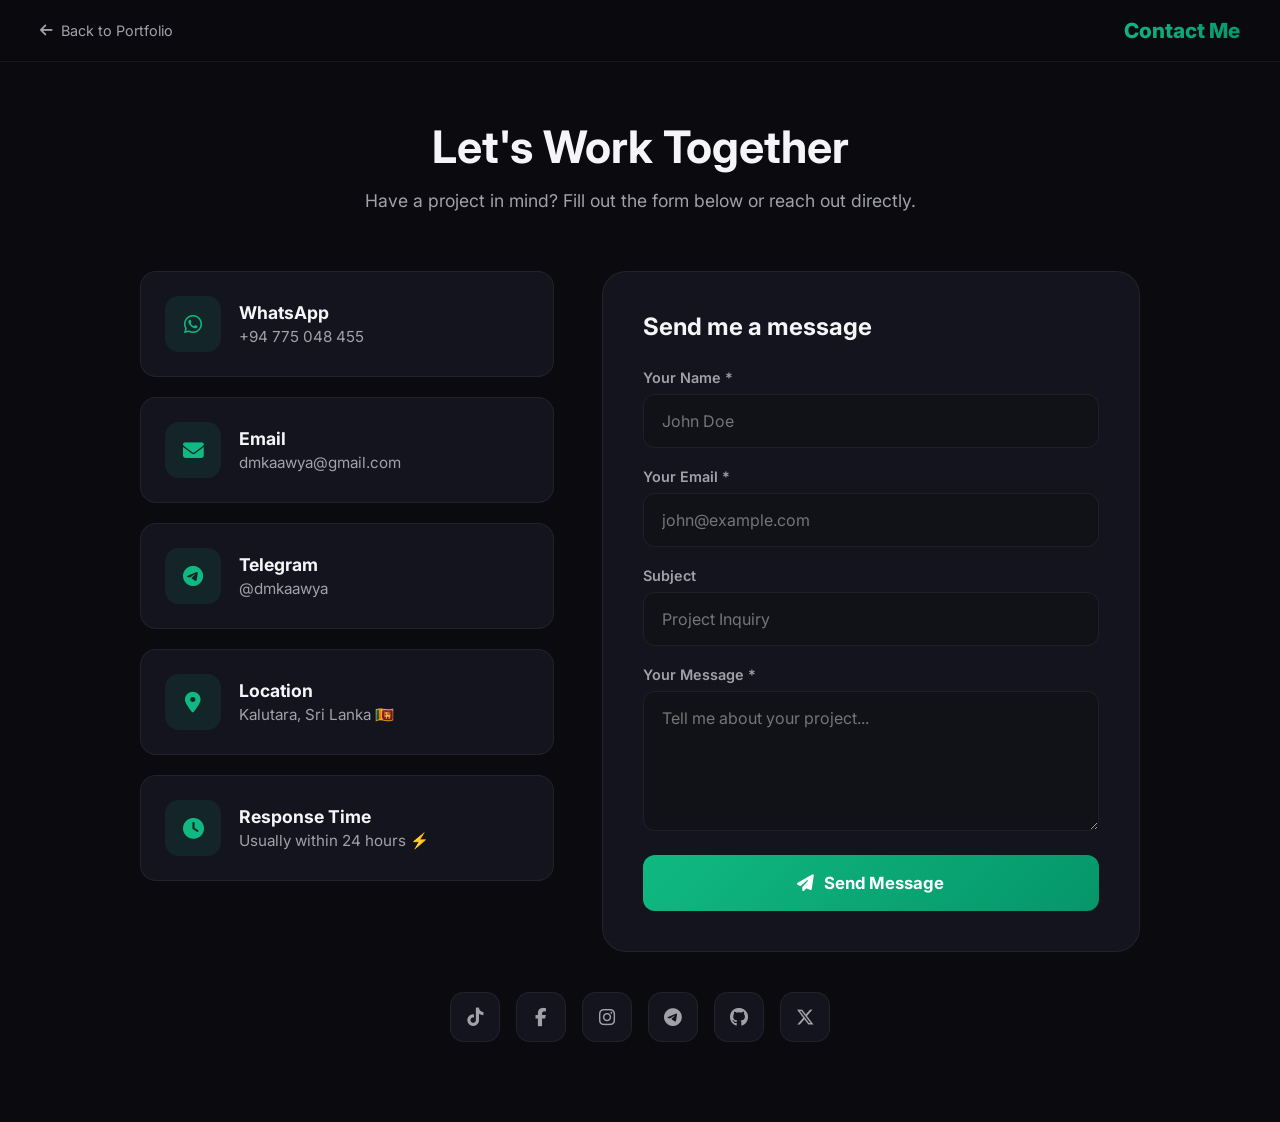
==== contact.html @ d1bfe832 "Create contact.html" ====
<!DOCTYPE html>
<html lang="en">
<head>
    <meta charset="UTF-8">
    <meta name="viewport" content="width=device-width, initial-scale=1.0">
    <title>Contact | Kaawya Chandrasekara</title>
    <link href="https://fonts.googleapis.com/css2?family=Inter:wght@300;400;500;600;700;800&display=swap" rel="stylesheet">
    <link rel="stylesheet" href="https://cdnjs.cloudflare.com/ajax/libs/font-awesome/6.5.0/css/all.min.css">
    <style>
        *{margin:0;padding:0;box-sizing:border-box}
        :root{
            --bg:#0a0a0f;--bg2:#111118;--card:#14141e;
            --text:#f5f5f7;--text2:#a1a1aa;--accent:#10b981;
            --accent2:#3b82f6;--border:rgba(255,255,255,0.06);
        }
        body{font-family:'Inter',sans-serif;background:var(--bg);color:var(--text);min-height:100vh}
        
        .nav{
            position:fixed;top:0;left:0;right:0;z-index:1000;
            padding:18px 40px;display:flex;justify-content:space-between;align-items:center;
            backdrop-filter:blur(20px);background:rgba(10,10,15,0.9);border-bottom:1px solid var(--border);
        }
        .nav-logo{font-size:1.3rem;font-weight:800;background:linear-gradient(135deg,#10b981,#059669);-webkit-background-clip:text;-webkit-text-fill-color:transparent}
        .nav-back{color:var(--text2);text-decoration:none;font-size:.9rem;display:flex;align-items:center;gap:8px;transition:color .3s}
        .nav-back:hover{color:var(--accent)}
        
        .contact-section{padding:120px 40px 80px;min-height:100vh;display:flex;align-items:center}
        .contact-container{max-width:1000px;margin:0 auto;width:100%}
        
        .contact-header{text-align:center;margin-bottom:60px}
        .contact-title{font-size:2.8rem;font-weight:700;margin-bottom:16px}
        .contact-sub{color:var(--text2);font-size:1.1rem}
        
        .contact-grid{display:grid;grid-template-columns:1fr 1.3fr;gap:48px;align-items:start}
        
        .contact-info{display:flex;flex-direction:column;gap:20px}
        
        .info-card{
            display:flex;align-items:center;gap:18px;
            padding:24px;background:var(--card);border:1px solid var(--border);
            border-radius:16px;transition:all .3s;text-decoration:none;color:inherit;
        }
        .info-card:hover{border-color:var(--accent);transform:translateX(8px)}
        
        .info-icon{
            width:56px;height:56px;border-radius:14px;
            background:rgba(16,185,129,0.1);display:flex;align-items:center;justify-content:center;
            color:var(--accent);font-size:1.3rem;flex-shrink:0
        }
        .info-details h3{font-size:1.1rem;margin-bottom:4px}
        .info-details p{color:var(--text2);font-size:.95rem}
        
        .contact-form-wrap{
            background:var(--card);border:1px solid var(--border);
            border-radius:24px;padding:40px;
        }
        .form-title{font-size:1.5rem;font-weight:700;margin-bottom:28px}
        
        .form-group{margin-bottom:20px}
        .form-group label{display:block;font-size:.9rem;font-weight:600;color:var(--text2);margin-bottom:8px}
        .form-input,.form-textarea{
            width:100%;padding:16px 18px;background:var(--bg2);
            border:1px solid var(--border);border-radius:12px;
            color:var(--text);font-size:1rem;font-family:inherit;
            transition:all .3s;
        }
        .form-input:focus,.form-textarea:focus{
            outline:none;border-color:var(--accent);
            box-shadow:0 0 0 3px rgba(16,185,129,0.1)
        }
        .form-textarea{min-height:140px;resize:vertical}
        
        .submit-btn{
            width:100%;padding:18px;background:linear-gradient(135deg,#10b981,#059669);
            border:none;border-radius:12px;color:white;font-size:1.05rem;
            font-weight:700;cursor:pointer;display:flex;align-items:center;
            justify-content:center;gap:10px;transition:all .3s;font-family:inherit;
        }
        .submit-btn:hover{transform:translateY(-3px);box-shadow:0 12px 35px rgba(16,185,129,0.4)}
        
        .map-section{margin-top:60px;text-align:center}
        .map-title{font-size:1.5rem;margin-bottom:20px}
        .map-embed{
            width:100%;height:400px;border-radius:20px;border:1px solid var(--border);
            background:var(--bg2);
        }
        
        .social-row{
            display:flex;justify-content:center;gap:16px;margin-top:40px;
        }
        .social-btn{
            width:50px;height:50px;border-radius:14px;
            background:var(--card);border:1px solid var(--border);
            display:flex;align-items:center;justify-content:center;
            color:var(--text2);text-decoration:none;font-size:1.15rem;
            transition:all .3s
        }
        .social-btn:hover{background:var(--accent);border-color:var(--accent);color:white;transform:translateY(-4px)}
        
        .success-msg{
            display:none;padding:20px;background:rgba(16,185,129,0.1);
            border:1px solid var(--accent);border-radius:12px;text-align:center;
            color:var(--accent);font-weight:600;margin-top:20px;
        }
        
        @media(max-width:768px){
            .nav{padding:14px 20px}
            .contact-section{padding:100px 20px 60px}
            .contact-grid{grid-template-columns:1fr}
            .map-embed{height:300px}
        }
    </style>
</head>
<body>

<nav class="nav">
    <a href="index.html" class="nav-back">
        <i class="fa-solid fa-arrow-left"></i> Back to Portfolio
    </a>
    <div class="nav-logo">Contact Me</div>
</nav>

<section class="contact-section">
    <div class="contact-container">
        <div class="contact-header">
            <h1 class="contact-title">Let's Work Together</h1>
            <p class="contact-sub">Have a project in mind? Fill out the form below or reach out directly.</p>
        </div>
        
        <div class="contact-grid">
            <div class="contact-info">
                <a href="https://wa.me/94775048455" target="_blank" class="info-card">
                    <div class="info-icon"><i class="fa-brands fa-whatsapp"></i></div>
                    <div class="info-details">
                        <h3>WhatsApp</h3>
                        <p>+94 775 048 455</p>
                    </div>
                </a>
                
                <a href="mailto:dmkaawya@gmail.com" class="info-card">
                    <div class="info-icon"><i class="fa-solid fa-envelope"></i></div>
                    <div class="info-details">
                        <h3>Email</h3>
                        <p>dmkaawya@gmail.com</p>
                    </div>
                </a>
                
                <a href="https://t.me/dmkaawya" target="_blank" class="info-card">
                    <div class="info-icon"><i class="fa-brands fa-telegram"></i></div>
                    <div class="info-details">
                        <h3>Telegram</h3>
                        <p>@dmkaawya</p>
                    </div>
                </a>
                
                <div class="info-card">
                    <div class="info-icon"><i class="fa-solid fa-location-dot"></i></div>
                    <div class="info-details">
                        <h3>Location</h3>
                        <p>Kalutara, Sri Lanka 🇱🇰</p>
                    </div>
                </div>
                
                <div class="info-card">
                    <div class="info-icon"><i class="fa-solid fa-clock"></i></div>
                    <div class="info-details">
                        <h3>Response Time</h3>
                        <p>Usually within 24 hours ⚡</p>
                    </div>
                </div>
            </div>
            
            <div class="contact-form-wrap">
                <h2 class="form-title">Send me a message</h2>
                <form id="contactForm">
                    <div class="form-group">
                        <label>Your Name *</label>
                        <input type="text" class="form-input" placeholder="John Doe" required>
                    </div>
                    
                    <div class="form-group">
                        <label>Your Email *</label>
                        <input type="email" class="form-input" placeholder="john@example.com" required>
                    </div>
                    
                    <div class="form-group">
                        <label>Subject</label>
                        <input type="text" class="form-input" placeholder="Project Inquiry">
                    </div>
                    
                    <div class="form-group">
                        <label>Your Message *</label>
                        <textarea class="form-textarea" placeholder="Tell me about your project..." required></textarea>
                    </div>
                    
                    <button type="submit" class="submit-btn">
                        <i class="fa-solid fa-paper-plane"></i> Send Message
                    </button>
                    
                    <div class="success-msg" id="successMsg">
                        <i class="fa-solid fa-circle-check"></i> Message sent successfully! I'll get back to you soon.
                    </div>
                </form>
            </div>
        </div>
        
        <div class="social-row">
            <a href="https://tiktok.com/@dmkaawya" target="_blank" class="social-btn"><i class="fa-brands fa-tiktok"></i></a>
            <a href="https://facebook.com/dmkaawya" target="_blank" class="social-btn"><i class="fa-brands fa-facebook-f"></i></a>
            <a href="https://instagram.com/dmkaawya" target="_blank" class="social-btn"><i class="fa-brands fa-instagram"></i></a>
            <a href="https://t.me/dmkaawya" target="_blank" class="social-btn"><i class="fa-brands fa-telegram"></i></a>
            <a href="#" target="_blank" class="social-btn"><i class="fa-brands fa-github"></i></a>
            <a href="#" target="_blank" class="social-btn"><i class="fa-brands fa-x-twitter"></i></a>
        </div>
    </div>
</section>

<script>
// Contact form submission
document.getElementById('contactForm').addEventListener('submit', function(e) {
    e.preventDefault();
    
    const inputs = this.querySelectorAll('input, textarea');
    const name = inputs[0].value;
    const email = inputs[1].value;
    const subject = inputs[2].value || 'General Inquiry';
    const message = inputs[3].value;
    
    // Create WhatsApp message
    const text = `*New Contact Form Submission*\n\n*Name:* ${name}\n*Email:* ${email}\n*Subject:* ${subject}\n\n*Message:*\n${message}`;
    
    // Open WhatsApp
    window.open(`https://wa.me/94775048455?text=${encodeURIComponent(text)}`, '_blank');
    
    // Show success message
    document.getElementById('successMsg').style.display = 'block';
    this.reset();
    
    setTimeout(() => {
        document.getElementById('successMsg').style.display = 'none';
    }, 5000);
});
</script>

</body>
</html>
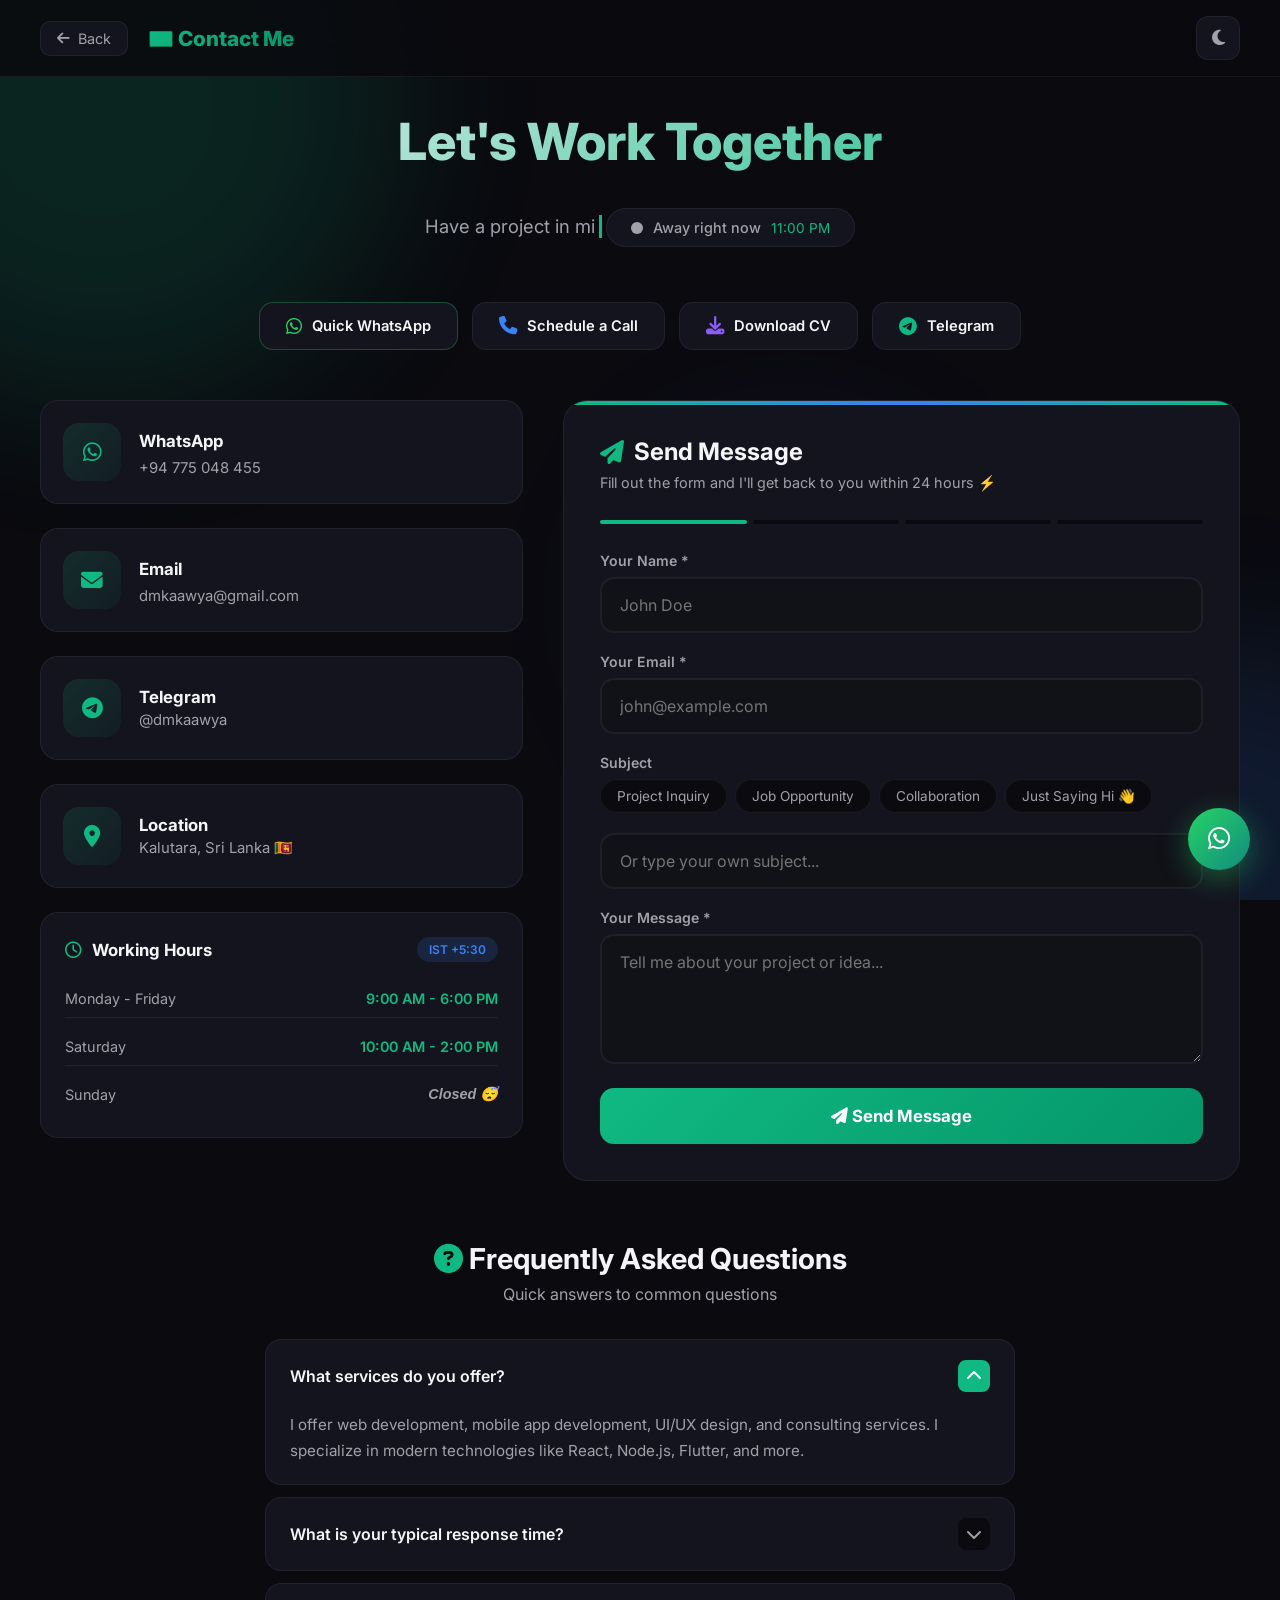
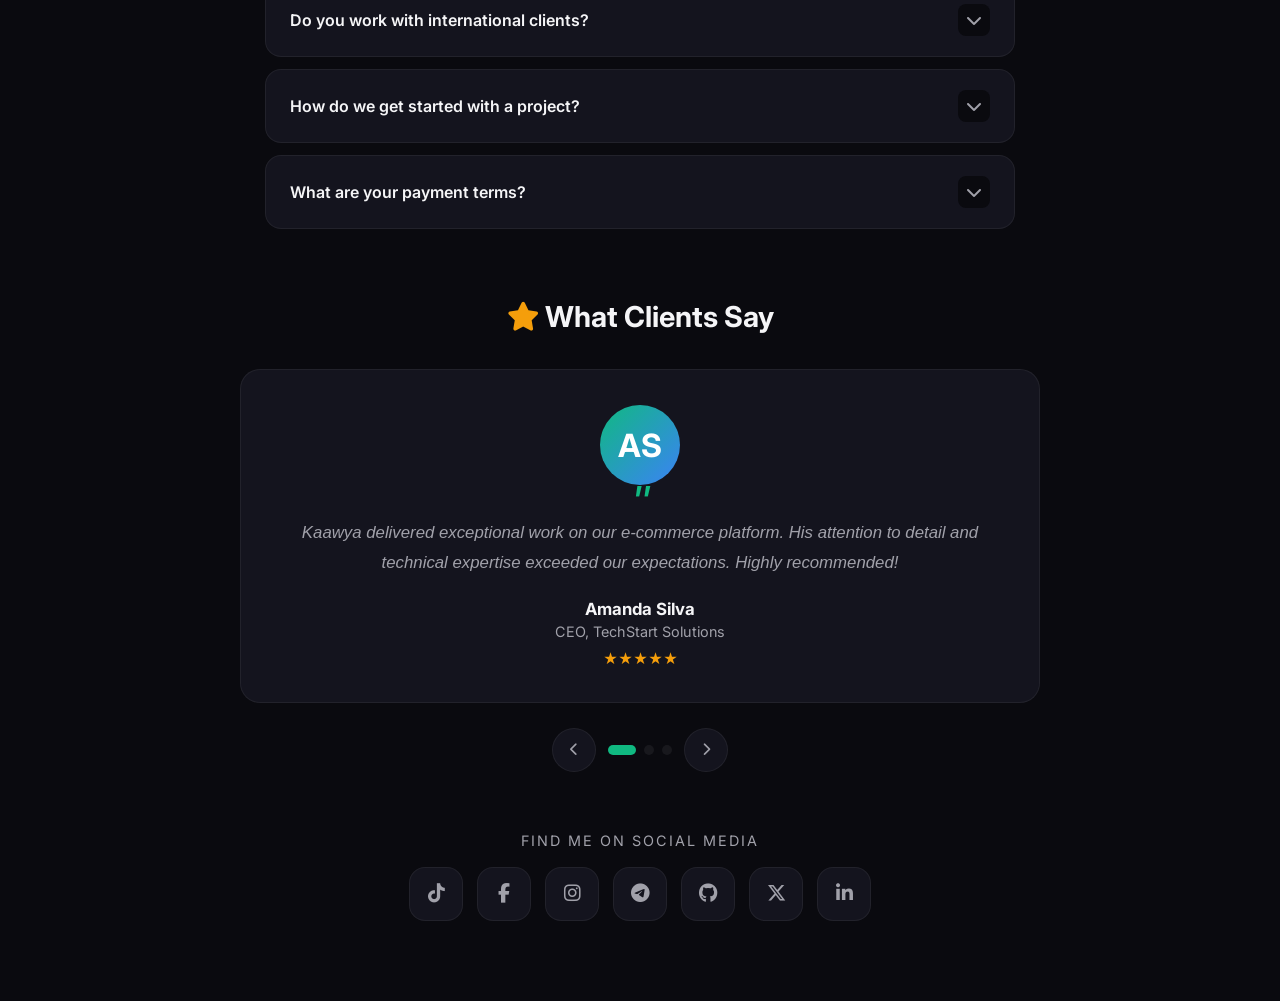
==== commit 31f82e12: "Update contact.html" ====
--- a/contact.html
+++ b/contact.html
@@ -8,131 +8,499 @@
     <link rel="stylesheet" href="https://cdnjs.cloudflare.com/ajax/libs/font-awesome/6.5.0/css/all.min.css">
     <style>
         *{margin:0;padding:0;box-sizing:border-box}
+        
         :root{
             --bg:#0a0a0f;--bg2:#111118;--card:#14141e;
             --text:#f5f5f7;--text2:#a1a1aa;--accent:#10b981;
             --accent2:#3b82f6;--border:rgba(255,255,255,0.06);
-        }
-        body{font-family:'Inter',sans-serif;background:var(--bg);color:var(--text);min-height:100vh}
-        
+            --success:#22c55e;--warning:#f59e0b;
+            --gradient:linear-gradient(135deg,#10b981,#059669);
+        }
+        
+        [data-theme="light"]{
+            --bg:#f8fafc;--bg2:#e2e8f0;--card:#ffffff;
+            --text:#1e293b;--text2:#64748b;--border:rgba(0,0,0,0.08);
+        }
+        
+        body{font-family:'Inter',sans-serif;background:var(--bg);color:var(--text);min-height:100vh;transition:all .4s ease}
+        
+        /* ===== ANIMATED BACKGROUND ===== */
+        .bg-animation{
+            position:fixed;top:0;left:0;width:100%;height:100%;
+            z-index:-1;overflow:hidden;
+        }
+        .bg-orb{
+            position:absolute;border-radius:50%;filter:blur(80px);opacity:.15;
+            animation:float 20s infinite ease-in-out;
+        }
+        .bg-orb:nth-child(1){width:600px;height:600px;background:var(--accent);top:-200px;left:-200px;animation-delay:0s}
+        .bg-orb:nth-child(2){width:400px;height:400px;background:var(--accent2);bottom:-150px;right:-150px;animation-delay:-7s}
+        .bg-orb:nth-child(3){width:300px;height:300px;background:#8b5cf6;top:50%;left:50%;animation-delay:-14s}
+        @keyframes float{0%,100%{transform:translate(0,0) scale(1)}33%{transform:translate(30px,-30px) scale(1.05)}66%{transform:translate(-20px,20px) scale(.95)}}
+        
+        /* ===== NAVIGATION ===== */
         .nav{
             position:fixed;top:0;left:0;right:0;z-index:1000;
-            padding:18px 40px;display:flex;justify-content:space-between;align-items:center;
-            backdrop-filter:blur(20px);background:rgba(10,10,15,0.9);border-bottom:1px solid var(--border);
-        }
-        .nav-logo{font-size:1.3rem;font-weight:800;background:linear-gradient(135deg,#10b981,#059669);-webkit-background-clip:text;-webkit-text-fill-color:transparent}
-        .nav-back{color:var(--text2);text-decoration:none;font-size:.9rem;display:flex;align-items:center;gap:8px;transition:color .3s}
-        .nav-back:hover{color:var(--accent)}
-        
-        .contact-section{padding:120px 40px 80px;min-height:100vh;display:flex;align-items:center}
-        .contact-container{max-width:1000px;margin:0 auto;width:100%}
-        
-        .contact-header{text-align:center;margin-bottom:60px}
-        .contact-title{font-size:2.8rem;font-weight:700;margin-bottom:16px}
-        .contact-sub{color:var(--text2);font-size:1.1rem}
-        
-        .contact-grid{display:grid;grid-template-columns:1fr 1.3fr;gap:48px;align-items:start}
-        
-        .contact-info{display:flex;flex-direction:column;gap:20px}
-        
+            padding:16px 40px;display:flex;justify-content:space-between;align-items:center;
+            backdrop-filter:blur(20px);background:rgba(10,10,15,0.85);
+            border-bottom:1px solid var(--border);transition:all .3s;
+        }
+        [data-theme="light"] .nav{background:rgba(248,250,252,0.9)}
+        
+        .nav-left{display:flex;align-items:center;gap:20px}
+        .nav-back{
+            color:var(--text2);text-decoration:none;font-size:.9rem;
+            display:flex;align-items:center;gap:8px;transition:all .3s;
+            padding:8px 16px;border-radius:10px;background:var(--card);border:1px solid var(--border);
+        }
+        .nav-back:hover{color:var(--accent);transform:translateX(-3px)}
+        
+        .nav-logo{font-size:1.3rem;font-weight:800;background:var(--gradient);-webkit-background-clip:text;-webkit-text-fill-color:transparent}
+        
+        .nav-actions{display:flex;align-items:center;gap:12px}
+        
+        /* Theme Toggle */
+        .theme-toggle{
+            width:44px;height:44px;border-radius:12px;background:var(--card);
+            border:1px solid var(--border);color:var(--text2);cursor:pointer;
+            transition:all .3s;display:flex;align-items:center;justify-content:center;font-size:1.1rem;
+        }
+        .theme-toggle:hover{background:var(--warning);color:white;border-color:var(--warning)}
+        
+        /* ===== MAIN SECTION ===== */
+        .contact-section{padding:110px 40px 80px;min-height:100vh}
+        .contact-container{max-width:1200px;margin:0 auto;width:100%}
+        
+        /* Header with Typing Animation */
+        .contact-header{text-align:center;margin-bottom:55px}
+        .contact-title{
+            font-size:3.2rem;font-weight:800;margin-bottom:16px;
+            background:linear-gradient(135deg,var(--text),var(--accent),var(--accent2));
+            -webkit-background-clip:text;-webkit-text-fill-color:transparent;
+            background-size:200% auto;
+            animation:shimmer 3s linear infinite;
+        }
+        @keyframes shimmer{to{background-position:200% center}}
+        
+        .typing-text{display:inline-block;min-height:1.5em}
+        .typing-cursor{display:inline-block;width:3px;height:1.2em;background:var(--accent);margin-left:4px;animation:blink 1s infinite;vertical-align:text-bottom}
+        @keyframes blink{0%,50%{opacity:1}51%,100%{opacity:0}}
+        
+        .contact-sub{color:var(--text2);font-size:1.15rem;margin-top:12px}
+        
+        /* Feature 1: Live Status */
+        .status-bar{
+            display:inline-flex;align-items:center;gap:10px;
+            background:var(--card);padding:10px 24px;border-radius:50px;
+            border:1px solid var(--border);margin-top:20px;
+        }
+        .status-dot{
+            width:12px;height:12px;border-radius:50%;
+            background:var(--success);animation:pulse 2s infinite;
+        }
+        .status-dot.offline{background:var(--text2);animation:none}
+        @keyframes pulse{0%,100%{box-shadow:0 0 0 0 rgba(34,197,94,0.4)}50%{box-shadow:0 0 0 10px rgba(34,197,94,0)}}
+        .status-text{font-size:.9rem;font-weight:500;color:var(--text2)}
+        .status-time{font-size:.85rem;color:var(--accent)}
+        
+        /* Feature 2: Quick Actions */
+        .quick-actions{
+            display:flex;justify-content:center;gap:14px;margin:35px 0 50px;
+            flex-wrap:wrap;
+        }
+        .quick-btn{
+            display:flex;align-items:center;gap:10px;padding:14px 26px;
+            background:var(--card);border:1px solid var(--border);
+            border-radius:14px;color:var(--text);text-decoration:none;
+            font-weight:600;font-size:.92rem;transition:all .3s;
+            font-family:inherit;
+        }
+        .quick-btn:hover{
+            transform:translateY(-4px);box-shadow:0 12px 35px rgba(0,0,0,0.2);
+            border-color:var(--accent);background:rgba(16,185,129,0.08);
+        }
+        .quick-btn i{font-size:1.15rem;color:var(--accent)}
+        .quick-btn.whatsapp{border-color:rgba(37,211,106,.3)}
+        .quick-btn.whatsapp i{color:#25d366}
+        .quick-btn.call i{color:var(--accent2)}
+        .quick-btn.cv i{color:#8b5cf6}
+        
+        /* Main Grid */
+        .contact-grid{display:grid;grid-template-columns:1fr 1.4fr;gap:40px;align-items:start}
+        
+        /* Left Column */
+        .left-col{display:flex;flex-direction:column;gap:24px}
+        
+        /* Enhanced Info Cards */
         .info-card{
-            display:flex;align-items:center;gap:18px;
-            padding:24px;background:var(--card);border:1px solid var(--border);
-            border-radius:16px;transition:all .3s;text-decoration:none;color:inherit;
-        }
-        .info-card:hover{border-color:var(--accent);transform:translateX(8px)}
+            display:flex;align-items:center;gap:18px;padding:22px;
+            background:var(--card);border:1px solid var(--border);
+            border-radius:18px;transition:all .4s cubic-bezier(.175,.885,.32,1.275);
+            text-decoration:none;color:inherit;position:relative;overflow:hidden;
+        }
+        .info-card::before{
+            content:'';position:absolute;top:0;left:0;width:4px;height:100%;
+            background:var(--accent);opacity:0;transition:opacity .3s;
+        }
+        .info-card:hover{
+            border-color:var(--accent);transform:translateX(10px) scale(1.02);
+            box-shadow:0 10px 40px rgba(16,185,129,0.15);
+        }
+        .info-card:hover::before{opacity:1}
         
         .info-icon{
-            width:56px;height:56px;border-radius:14px;
-            background:rgba(16,185,129,0.1);display:flex;align-items:center;justify-content:center;
-            color:var(--accent);font-size:1.3rem;flex-shrink:0
-        }
-        .info-details h3{font-size:1.1rem;margin-bottom:4px}
-        .info-details p{color:var(--text2);font-size:.95rem}
-        
-        .contact-form-wrap{
+            width:58px;height:58px;border-radius:16px;
+            background:linear-gradient(135deg,rgba(16,185,129,0.15),rgba(16,185,129,0.05));
+            display:flex;align-items:center;justify-content:center;
+            color:var(--accent);font-size:1.35rem;flex-shrink:0;
+            transition:all .3s;
+        }
+        .info-card:hover .info-icon{
+            transform:scale(1.1) rotate(-5deg);
+            background:linear-gradient(135deg,rgba(16,185,129,0.25),rgba(16,185,129,0.1));
+        }
+        .info-details h3{font-size:1.05rem;margin-bottom:4px;display:flex;align-items:center;gap:8px}
+        .info-details p{color:var(--text2);font-size:.93rem}
+        
+        /* Feature 7: Copy Button */
+        .copy-btn{
+            width:28px;height:28px;border-radius:8px;background:transparent;
+            border:1px solid var(--border);color:var(--text2);cursor:pointer;
+            transition:all .3s;display:flex;align-items:center;justify-content:center;
+            font-size:.75rem;opacity:0;
+        }
+        .info-card:hover .copy-btn{opacity:1}
+        .copy-btn:hover{background:var(--accent);color:white;border-color:var(--accent)}
+        .copy-btn.copied{background:var(--success);color:white;border-color:var(--success)}
+        
+        /* Feature 6: Working Hours Card */
+        .hours-card{
             background:var(--card);border:1px solid var(--border);
-            border-radius:24px;padding:40px;
-        }
-        .form-title{font-size:1.5rem;font-weight:700;margin-bottom:28px}
-        
-        .form-group{margin-bottom:20px}
-        .form-group label{display:block;font-size:.9rem;font-weight:600;color:var(--text2);margin-bottom:8px}
+            border-radius:18px;padding:24px;
+        }
+        .hours-header{display:flex;justify-content:space-between;align-items:center;margin-bottom:18px}
+        .hours-header h3{font-size:1.05rem;display:flex;align-items:center;gap:10px}
+        .timezone-badge{
+            font-size:.75rem;padding:5px 12px;border-radius:20px;
+            background:rgba(59,130,246,0.15);color:var(--accent2);font-weight:600;
+        }
+        .hours-list{display:flex;flex-direction:column;gap:10px}
+        .hour-row{
+            display:flex;justify-content:space-between;padding:10px 0;
+            border-bottom:1px solid var(--border);font-size:.9rem;
+        }
+        .hour-row:last-child{border-bottom:none}
+        .hour-day{color:var(--text2)}
+        .hour-time{font-weight:600;color:var(--accent)}
+        .hour-time.closed{color:var(--text2);font-style:italic}
+        
+        /* Right Column - Enhanced Form */
+        .form-wrap{
+            background:var(--card);border:1px solid var(--border);
+            border-radius:24px;padding:36px;position:relative;overflow:hidden;
+        }
+        .form-wrap::before{
+            content:'';position:absolute;top:0;left:0;right:0;height:4px;
+            background:linear-gradient(90deg,var(--accent),var(--accent2),var(--accent));
+        }
+        
+        .form-title{font-size:1.5rem;font-weight:700;margin-bottom:8px;display:flex;align-items:center;gap:10px}
+        .form-subtitle{color:var(--text2);font-size:.9rem;margin-bottom:28px}
+        
+        /* Feature 10: Form Progress */
+        .form-progress{
+            display:flex;gap:6px;margin-bottom:28px;
+        }
+        .progress-step{
+            flex:1;height:4px;border-radius:2px;background:var(--bg);
+            transition:all .4s;position:relative;
+        }
+        .progress-step.active{background:var(--accent)}
+        .progress-step.filled{background:var(--accent)}
+        
+        .form-group{margin-bottom:20px;position:relative}
+        .form-group label{
+            display:block;font-size:.88rem;font-weight:600;
+            color:var(--text2);margin-bottom:8px;
+        }
         .form-input,.form-textarea{
             width:100%;padding:16px 18px;background:var(--bg2);
-            border:1px solid var(--border);border-radius:12px;
+            border:2px solid var(--border);border-radius:14px;
             color:var(--text);font-size:1rem;font-family:inherit;
             transition:all .3s;
         }
         .form-input:focus,.form-textarea:focus{
             outline:none;border-color:var(--accent);
-            box-shadow:0 0 0 3px rgba(16,185,129,0.1)
-        }
-        .form-textarea{min-height:140px;resize:vertical}
+            box-shadow:0 0 0 4px rgba(16,185,129,0.1);
+            transform:translateY(-2px);
+        }
+        .form-input.valid{border-color:var(--success)}
+        .form-input.invalid{border-color:#ef4444}
+        
+        .validation-msg{
+            font-size:.8rem;margin-top:6px;display:none;
+        }
+        .validation-msg.error{display:block;color:#ef4444}
+        .validation-msg.success{display:block;color:var(--success)}
+        
+        .form-textarea{min-height:130px;resize:vertical}
+        
+        /* Subject Tags */
+        .subject-tags{display:flex;gap:8px;flex-wrap:wrap;margin-bottom:20px}
+        .subject-tag{
+            padding:8px 16px;border-radius:20px;background:var(--bg);
+            border:1px solid var(--border);color:var(--text2);cursor:pointer;
+            font-size:.85rem;transition:all .3s;font-family:inherit;
+        }
+        .subject-tag:hover,.subject-tag.active{
+            background:var(--accent);color:white;border-color:var(--accent);
+        }
         
         .submit-btn{
-            width:100%;padding:18px;background:linear-gradient(135deg,#10b981,#059669);
-            border:none;border-radius:12px;color:white;font-size:1.05rem;
+            width:100%;padding:18px;background:var(--gradient);
+            border:none;border-radius:14px;color:white;font-size:1.05rem;
             font-weight:700;cursor:pointer;display:flex;align-items:center;
-            justify-content:center;gap:10px;transition:all .3s;font-family:inherit;
-        }
-        .submit-btn:hover{transform:translateY(-3px);box-shadow:0 12px 35px rgba(16,185,129,0.4)}
-        
-        .map-section{margin-top:60px;text-align:center}
-        .map-title{font-size:1.5rem;margin-bottom:20px}
-        .map-embed{
-            width:100%;height:400px;border-radius:20px;border:1px solid var(--border);
-            background:var(--bg2);
-        }
-        
-        .social-row{
-            display:flex;justify-content:center;gap:16px;margin-top:40px;
-        }
-        .social-btn{
-            width:50px;height:50px;border-radius:14px;
-            background:var(--card);border:1px solid var(--border);
-            display:flex;align-items:center;justify-content:center;
-            color:var(--text2);text-decoration:none;font-size:1.15rem;
-            transition:all .3s
-        }
-        .social-btn:hover{background:var(--accent);border-color:var(--accent);color:white;transform:translateY(-4px)}
-        
+            justify-content:center;gap:10px;transition:all .4s;
+            font-family:inherit;position:relative;overflow:hidden;
+        }
+        .submit-btn::before{
+            content:'';position:absolute;top:0;left:-100%;width:100%;height:100%;
+            background:linear-gradient(90deg,transparent,rgba(255,255,255,0.2),transparent);
+            transition:left .5s;
+        }
+        .submit-btn:hover::before{left:100%}
+        .submit-btn:hover{transform:translateY(-3px);box-shadow:0 15px 45px rgba(16,185,129,0.35)}
+        .submit-btn:active{transform:translateY(-1px)}
+        .submit-btn.loading{pointer-events:none;opacity:.8}
+        .submit-btn .spinner{
+            display:none;width:20px;height:20px;border:2px solid transparent;
+            border-top-color:white;border-radius:50%;animation:spin .8s linear infinite;
+        }
+        .submit-btn.loading .spinner{display:block}
+        .submit-btn.loading .btn-text{display:none}
+        @keyframes spin{to{transform:rotate(360deg)}}
+        
+        /* Success Message */
         .success-msg{
             display:none;padding:20px;background:rgba(16,185,129,0.1);
-            border:1px solid var(--accent);border-radius:12px;text-align:center;
-            color:var(--accent);font-weight:600;margin-top:20px;
-        }
-        
-        @media(max-width:768px){
-            .nav{padding:14px 20px}
-            .contact-section{padding:100px 20px 60px}
+            border:1px solid var(--accent);border-radius:14px;text-align:center;
+            margin-top:20px;animation:slideInUp .4s ease;
+        }
+        @keyframes slideInUp{from{opacity:0;transform:translateY(15px)}to{opacity:1;transform:translateY(0)}}
+        .success-msg.show{display:flex;align-items:center;justify-content:center;gap:10px;color:var(--accent);font-weight:600}
+        .success-msg i{font-size:1.3rem}
+        
+        /* Feature 3: FAQ Accordion */
+        .faq-section{margin-top:60px}
+        .faq-header{text-align:center;margin-bottom:35px}
+        .faq-header h2{font-size:1.8rem;font-weight:700}
+        .faq-header p{color:var(--text2);margin-top:8px}
+        
+        .faq-list{max-width:750px;margin:0 auto;display:flex;flex-direction:column;gap:12px}
+        .faq-item{
+            background:var(--card);border:1px solid var(--border);
+            border-radius:16px;overflow:hidden;transition:all .3s;
+        }
+        .faq-item:hover{border-color:rgba(16,185,129,0.3)}
+        .faq-question{
+            padding:20px 24px;display:flex;justify-content:space-between;
+            align-items:center;cursor:pointer;font-weight:600;font-size:1rem;
+            transition:all .3s;
+        }
+        .faq-question:hover{color:var(--accent)}
+        .faq-icon{
+            width:32px;height:32px;border-radius:8px;background:var(--bg);
+            display:flex;align-items:center;justify-content:center;
+            transition:transform .3s;color:var(--text2);flex-shrink:0;
+        }
+        .faq-item.active .faq-icon{transform:rotate(180deg);background:var(--accent);color:white}
+        .faq-answer{
+            max-height:0;overflow:hidden;transition:max-height .4s ease,padding .3s;
+        }
+        .faq-item.active .faq-answer{max-height:300px;padding:0 24px 20px}
+        .faq-answer p{color:var(--text2);line-height:1.7;font-size:.95rem}
+        
+        /* Feature 9: Testimonials */
+        .testimonials-section{margin-top:70px}
+        .testimonials-header{text-align:center;margin-bottom:35px}
+        .testimonials-header h2{font-size:1.8rem;font-weight:700}
+        
+        .testimonial-slider{max-width:800px;margin:0 auto;position:relative;overflow:hidden}
+        .testimonial-track{display:flex;transition:transform .5s cubic-bezier(.25,.46,.45,.94)}
+        .testimonial-card{
+            min-width:100%;padding:35px;background:var(--card);
+            border:1px solid var(--border);border-radius:20px;text-align:center;
+        }
+        .testimonial-avatar{
+            width:80px;height:80px;border-radius:50%;
+            background:linear-gradient(135deg,var(--accent),var(--accent2));
+            display:flex;align-items:center;justify-content:center;
+            margin:0 auto 18px;font-size:2rem;color:white;font-weight:700;
+        }
+        .testimonial-text{
+            font-size:1.05rem;line-height:1.8;color:var(--text2);
+            margin-bottom:20px;font-style:italic;
+        }
+        .testimonial-text::before{content:'"';font-size:3rem;color:var(--accent);line-height:0;display:block;margin-bottom:15px}
+        .testimonial-author{font-weight:700;font-size:1.05rem}
+        .testimonial-role{color:var(--text2);font-size:.9rem;margin-top:4px}
+        .testimonial-stars{color:var(--warning);margin-top:10px;font-size:.9rem}
+        
+        .slider-controls{display:flex;justify-content:center;gap:12px;margin-top:25px}
+        .slider-btn{
+            width:44px;height:44px;border-radius:50%;background:var(--card);
+            border:1px solid var(--border);color:var(--text2);cursor:pointer;
+            transition:all .3s;display:flex;align-items:center;justify-content:center;
+        }
+        .slider-btn:hover{background:var(--accent);color:white;border-color:var(--accent);transform:scale(1.1)}
+        .slider-dots{display:flex;gap:8px;align-items:center}
+        .slider-dot{
+            width:10px;height:10px;border-radius:50%;background:var(--border);
+            cursor:pointer;transition:all .3s;
+        }
+        .slider-dot.active{background:var(--accent);width:28px;border-radius:5px}
+        
+        /* Social Row */
+        .social-section{margin-top:60px;text-align:center}
+        .social-label{font-size:.9rem;color:var(--text2);margin-bottom:18px;text-transform:uppercase;letter-spacing:2px}
+        .social-row{display:flex;justify-content:center;gap:14px;flex-wrap:wrap}
+        .social-btn{
+            width:54px;height:54px;border-radius:16px;background:var(--card);
+            border:1px solid var(--border);display:flex;align-items:center;
+            justify-content:center;color:var(--text2);text-decoration:none;
+            font-size:1.2rem;transition:all .4s cubic-bezier(.175,.885,.32,1.275);
+            position:relative;
+        }
+        .social-btn:hover{
+            transform:translateY(-6px) scale(1.1);
+            color:white;border-color:transparent;
+        }
+        .social-btn.tiktok:hover{background:#000000}
+        .social-btn.facebook:hover{background:#1877f2}
+        .social-btn.instagram:hover{background:linear-gradient(45deg,#f09433,#e6683c,#dc2743,#cc2366,#bc1888)}
+        .social-btn.telegram:hover{background:#0088cc}
+        .social-btn.github:hover{background:#333}
+        .social-btn.twitter:hover{background:#000}
+        .social-btn.linkedin:hover{background:#0a66c2}
+        
+        /* Feature 4: Floating Chat Widget */
+        .chat-widget{
+            position:fixed;bottom:30px;right:30px;z-index:9999;
+        }
+        .chat-toggle{
+            width:62px;height:62px;border-radius:50%;
+            background:linear-gradient(135deg,#25d366,#128c7e);
+            border:none;color:white;font-size:1.6rem;cursor:pointer;
+            display:flex;align-items:center;justify-content:center;
+            box-shadow:0 8px 30px rgba(37,211,106,0.4);
+            transition:all .3s;animation:chatPulse 2s infinite;
+        }
+        @keyframes chatPulse{0%,100%{box-shadow:0 8px 30px rgba(37,211,106,0.4)}50%{box-shadow:0 8px 40px rgba(37,211,106,0.6),0 0 0 15px rgba(37,211,106,0.1)}}
+        .chat-toggle:hover{transform:scale(1.1)}
+        
+        .chat-tooltip{
+            position:absolute;right:72px;top:50%;transform:translateY(-50%);
+            background:var(--card);border:1px solid var(--border);
+            padding:12px 18px;border-radius:12px;white-space:nowrap;
+            font-size:.88rem;font-weight:500;opacity:0;pointer-events:none;
+            transition:all .3s;box-shadow:0 5px 20px rgba(0,0,0,0.2);
+        }
+        .chat-tooltip::after{
+            content:'';position:absolute;right:-8px;top:50%;transform:translateY(-50%);
+            border:8px solid transparent;border-left-color:var(--border);
+        }
+        .chat-widget:hover .chat-tooltip{opacity:1;right:76px}
+        
+        /* Toast Notification */
+        .toast{
+            position:fixed;bottom:100px;left:50%;transform:translateX(-50%) translateY(20px);
+            background:var(--card);border:1px solid var(--border);
+            color:var(--text);padding:14px 28px;border-radius:12px;
+            font-weight:500;z-index:12000;opacity:0;transition:all .3s;
+            box-shadow:0 10px 30px rgba(0,0,0,0.3);display:flex;align-items:center;gap:10px;
+        }
+        .toast.show{opacity:1;transform:translateX(-50%) translateY(0)}
+        .toast.success{border-color:var(--accent);color:var(--accent)}
+        
+        /* Responsive */
+        @media(max-width:900px){
             .contact-grid{grid-template-columns:1fr}
-            .map-embed{height:300px}
+            .nav{padding:12px 20px}
+            .contact-section{padding:95px 16px 60px}
+            .contact-title{font-size:2.2rem}
+            .quick-actions{flex-direction:column;align-items:center}
+            .quick-btn{width:100%;max-width:300px;justify-content:center}
         }
     </style>
 </head>
 <body>
 
+<!-- Animated Background -->
+<div class="bg-animation">
+    <div class="bg-orb"></div>
+    <div class="bg-orb"></div>
+    <div class="bg-orb"></div>
+</div>
+
+<!-- Navigation -->
 <nav class="nav">
-    <a href="index.html" class="nav-back">
-        <i class="fa-solid fa-arrow-left"></i> Back to Portfolio
-    </a>
-    <div class="nav-logo">Contact Me</div>
+    <div class="nav-left">
+        <a href="index.html" class="nav-back">
+            <i class="fa-solid fa-arrow-left"></i> Back
+        </a>
+        <div class="nav-logo">📧 Contact Me</div>
+    </div>
+    <div class="nav-actions">
+        <!-- Feature 5: Theme Toggle -->
+        <button class="theme-toggle" onclick="toggleTheme()" title="Toggle Theme">
+            <i class="fa-solid fa-moon" id="themeIcon"></i>
+        </button>
+    </div>
 </nav>
 
 <section class="contact-section">
     <div class="contact-container">
+        <!-- Header with Typing Animation -->
         <div class="contact-header">
             <h1 class="contact-title">Let's Work Together</h1>
-            <p class="contact-sub">Have a project in mind? Fill out the form below or reach out directly.</p>
+            <p class="contact-sub typing-text"><span id="typingText"></span><span class="typing-cursor"></span></p>
+            
+            <!-- Feature 1: Live Availability Status -->
+            <div class="status-bar">
+                <span class="status-dot" id="statusDot"></span>
+                <span class="status-text" id="statusText">Checking...</span>
+                <span class="status-time" id="currentTime"></span>
+            </div>
         </div>
         
+        <!-- Feature 2: Quick Actions Bar -->
+        <div class="quick-actions">
+            <a href="https://wa.me/94775048455?text=Hi! I'd like to schedule a call." target="_blank" class="quick-btn whatsapp">
+                <i class="fa-brands fa-whatsapp"></i> Quick WhatsApp
+            </a>
+            <a href="tel:+94775048455" class="quick-btn call">
+                <i class="fa-solid fa-phone"></i> Schedule a Call
+            </a>
+            <a href="#" onclick="showToast('CV download coming soon!')" class="quick-btn cv">
+                <i class="fa-solid fa-download"></i> Download CV
+            </a>
+            <a href="https://t.me/dmkaawya" target="_blank" class="quick-btn">
+                <i class="fa-brands fa-telegram"></i> Telegram
+            </a>
+        </div>
+        
         <div class="contact-grid">
-            <div class="contact-info">
+            <!-- Left Column -->
+            <div class="left-col">
+                <!-- Contact Info Cards with Copy Feature -->
                 <a href="https://wa.me/94775048455" target="_blank" class="info-card">
                     <div class="info-icon"><i class="fa-brands fa-whatsapp"></i></div>
                     <div class="info-details">
-                        <h3>WhatsApp</h3>
+                        <h3>WhatsApp 
+                            <button class="copy-btn" onclick="event.stopPropagation();copyToClipboard('+94 775 048 455',this)" title="Copy number">
+                                <i class="fa-solid fa-copy"></i>
+                            </button>
+                        </h3>
                         <p>+94 775 048 455</p>
                     </div>
                 </a>
@@ -140,7 +508,11 @@
                 <a href="mailto:dmkaawya@gmail.com" class="info-card">
                     <div class="info-icon"><i class="fa-solid fa-envelope"></i></div>
                     <div class="info-details">
-                        <h3>Email</h3>
+                        <h3>Email
+                            <button class="copy-btn" onclick="event.stopPropagation();copyToClipboard('dmkaawya@gmail.com',this)" title="Copy email">
+                                <i class="fa-solid fa-copy"></i>
+                            </button>
+                        </h3>
                         <p>dmkaawya@gmail.com</p>
                     </div>
                 </a>
@@ -153,7 +525,7 @@
                     </div>
                 </a>
                 
-                <div class="info-card">
+                <div class="info-card" style="cursor:default">
                     <div class="info-icon"><i class="fa-solid fa-location-dot"></i></div>
                     <div class="info-details">
                         <h3>Location</h3>
@@ -161,85 +533,482 @@
                     </div>
                 </div>
                 
-                <div class="info-card">
-                    <div class="info-icon"><i class="fa-solid fa-clock"></i></div>
-                    <div class="info-details">
-                        <h3>Response Time</h3>
-                        <p>Usually within 24 hours ⚡</p>
+                <!-- Feature 6: Working Hours -->
+                <div class="hours-card">
+                    <div class="hours-header">
+                        <h3><i class="fa-regular fa-clock" style="color:var(--accent)"></i> Working Hours</h3>
+                        <span class="timezone-badge" id="timezone">IST +5:30</span>
+                    </div>
+                    <div class="hours-list">
+                        <div class="hour-row">
+                            <span class="hour-day">Monday - Friday</span>
+                            <span class="hour-time">9:00 AM - 6:00 PM</span>
+                        </div>
+                        <div class="hour-row">
+                            <span class="hour-day">Saturday</span>
+                            <span class="hour-time">10:00 AM - 2:00 PM</span>
+                        </div>
+                        <div class="hour-row">
+                            <span class="hour-day">Sunday</span>
+                            <span class="hour-time closed">Closed 😴</span>
+                        </div>
                     </div>
                 </div>
             </div>
             
-            <div class="contact-form-wrap">
-                <h2 class="form-title">Send me a message</h2>
+            <!-- Right Column - Enhanced Form -->
+            <div class="form-wrap">
+                <h2 class="form-title"><i class="fa-solid fa-paper-plane" style="color:var(--accent)"></i> Send Message</h2>
+                <p class="form-subtitle">Fill out the form and I'll get back to you within 24 hours ⚡</p>
+                
+                <!-- Feature 10: Form Progress -->
+                <div class="form-progress">
+                    <div class="progress-step active" id="step1"></div>
+                    <div class="progress-step" id="step2"></div>
+                    <div class="progress-step" id="step3"></div>
+                    <div class="progress-step" id="step4"></div>
+                </div>
+                
                 <form id="contactForm">
                     <div class="form-group">
                         <label>Your Name *</label>
-                        <input type="text" class="form-input" placeholder="John Doe" required>
+                        <input type="text" class="form-input" id="nameInput" placeholder="John Doe" required oninput="validateField(this,'name');updateProgress()">
+                        <div class="validation-msg" id="nameMsg"></div>
                     </div>
                     
                     <div class="form-group">
                         <label>Your Email *</label>
-                        <input type="email" class="form-input" placeholder="john@example.com" required>
+                        <input type="email" class="form-input" id="emailInput" placeholder="john@example.com" required oninput="validateField(this,'email');updateProgress()">
+                        <div class="validation-msg" id="emailMsg"></div>
                     </div>
                     
                     <div class="form-group">
                         <label>Subject</label>
-                        <input type="text" class="form-input" placeholder="Project Inquiry">
+                        <div class="subject-tags">
+                            <span class="subject-tag" onclick="selectSubject(this)">Project Inquiry</span>
+                            <span class="subject-tag" onclick="selectSubject(this)">Job Opportunity</span>
+                            <span class="subject-tag" onclick="selectSubject(this)">Collaboration</span>
+                            <span class="subject-tag" onclick="selectSubject(this)">Just Saying Hi 👋</span>
+                        </div>
+                        <input type="text" class="form-input" id="subjectInput" placeholder="Or type your own subject...">
                     </div>
                     
                     <div class="form-group">
                         <label>Your Message *</label>
-                        <textarea class="form-textarea" placeholder="Tell me about your project..." required></textarea>
+                        <textarea class="form-textarea" id="msgInput" placeholder="Tell me about your project or idea..." required oninput="validateField(this,'message');updateProgress()"></textarea>
+                        <div class="validation-msg" id="msgMsg"></div>
                     </div>
                     
-                    <button type="submit" class="submit-btn">
-                        <i class="fa-solid fa-paper-plane"></i> Send Message
+                    <button type="submit" class="submit-btn" id="submitBtn">
+                        <span class="btn-text"><i class="fa-solid fa-paper-plane"></i> Send Message</span>
+                        <span class="spinner"></span>
                     </button>
                     
                     <div class="success-msg" id="successMsg">
-                        <i class="fa-solid fa-circle-check"></i> Message sent successfully! I'll get back to you soon.
+                        <i class="fa-solid fa-circle-check"></i>
+                        <span>Message sent successfully! Redirecting to WhatsApp...</span>
                     </div>
                 </form>
             </div>
         </div>
         
-        <div class="social-row">
-            <a href="https://tiktok.com/@dmkaawya" target="_blank" class="social-btn"><i class="fa-brands fa-tiktok"></i></a>
-            <a href="https://facebook.com/dmkaawya" target="_blank" class="social-btn"><i class="fa-brands fa-facebook-f"></i></a>
-            <a href="https://instagram.com/dmkaawya" target="_blank" class="social-btn"><i class="fa-brands fa-instagram"></i></a>
-            <a href="https://t.me/dmkaawya" target="_blank" class="social-btn"><i class="fa-brands fa-telegram"></i></a>
-            <a href="#" target="_blank" class="social-btn"><i class="fa-brands fa-github"></i></a>
-            <a href="#" target="_blank" class="social-btn"><i class="fa-brands fa-x-twitter"></i></a>
+        <!-- Feature 3: FAQ Section -->
+        <div class="faq-section">
+            <div class="faq-header">
+                <h2><i class="fa-solid fa-circle-question" style="color:var(--accent)"></i> Frequently Asked Questions</h2>
+                <p>Quick answers to common questions</p>
+            </div>
+            <div class="faq-list">
+                <div class="faq-item">
+                    <div class="faq-question" onclick="toggleFaq(this)">
+                        <span>What services do you offer?</span>
+                        <span class="faq-icon"><i class="fa-solid fa-chevron-down"></i></span>
+                    </div>
+                    <div class="faq-answer">
+                        <p>I offer web development, mobile app development, UI/UX design, and consulting services. I specialize in modern technologies like React, Node.js, Flutter, and more.</p>
+                    </div>
+                </div>
+                <div class="faq-item">
+                    <div class="faq-question" onclick="toggleFaq(this)">
+                        <span>What is your typical response time?</span>
+                        <span class="faq-icon"><i class="fa-solid fa-chevron-down"></i></span>
+                    </div>
+                    <div class="faq-answer">
+                        <p>I typically respond within 24 hours during business days. For urgent matters, you can reach me directly on WhatsApp for faster response!</p>
+                    </div>
+                </div>
+                <div class="faq-item">
+                    <div class="faq-question" onclick="toggleFaq(this)">
+                        <span>Do you work with international clients?</span>
+                        <span class="faq-icon"><i class="fa-solid fa-chevron-down"></i></span>
+                    </div>
+                    <div class="faq-answer">
+                        <p>Absolutely! I work with clients from all around the world. Time zone differences are never an issue - I'm flexible with meeting times and communication methods.</p>
+                    </div>
+                </div>
+                <div class="faq-item">
+                    <div class="faq-question" onclick="toggleFaq(this)">
+                        <span>How do we get started with a project?</span>
+                        <span class="faq-icon"><i class="fa-solid fa-chevron-down"></i></span>
+                    </div>
+                    <div class="faq-answer">
+                        <p>Simply send me a message through this form or WhatsApp. We'll have a free consultation to discuss your requirements, timeline, and budget. Then I'll provide a detailed proposal.</p>
+                    </div>
+                </div>
+                <div class="faq-item">
+                    <div class="faq-question" onclick="toggleFaq(this)">
+                        <span>What are your payment terms?</span>
+                        <span class="faq-icon"><i class="fa-solid fa-chevron-down"></i></span>
+                    </div>
+                    <div class="faq-answer">
+                        <p>I typically work with a 40% upfront payment and 60% upon completion. For larger projects, we can discuss milestone-based payments. I accept bank transfers, PayPal, and Wise.</p>
+                    </div>
+                </div>
+            </div>
+        </div>
+        
+        <!-- Feature 9: Testimonials -->
+        <div class="testimonials-section">
+            <div class="testimonials-header">
+                <h2><i class="fa-solid fa-star" style="color:var(--warning)"></i> What Clients Say</h2>
+            </div>
+            <div class="testimonial-slider">
+                <div class="testimonial-track" id="testimonialTrack">
+                    <div class="testimonial-card">
+                        <div class="testimonial-avatar">AS</div>
+                        <p class="testimonial-text">Kaawya delivered exceptional work on our e-commerce platform. His attention to detail and technical expertise exceeded our expectations. Highly recommended!</p>
+                        <div class="testimonial-author">Amanda Silva</div>
+                        <div class="testimonial-role">CEO, TechStart Solutions</div>
+                        <div class="testimonial-stars">★★★★★</div>
+                    </div>
+                    <div class="testimonial-card">
+                        <div class="testimonial-avatar">RP</div>
+                        <p class="testimonial-text">Working with Kaawya was a fantastic experience. He understood our vision perfectly and transformed it into a beautiful, functional application. Will definitely work again!</p>
+                        <div class="testimonial-author">Rajith Perera</div>
+                        <div class="testimonial-role">Founder, AppVenture</div>
+                        <div class="testimonial-stars">★★★★★</div>
+                    </div>
+                    <div class="testimonial-card">
+                        <div class="testimonial-avatar">NF</div>
+                        <p class="testimonial-text">Professional, punctual, and incredibly talented. Kaawya helped us redesign our entire brand identity and website. The results were outstanding!</p>
+                        <div class="testimonial-author">Nimal Fernando</div>
+                        <div class="testimonial-role">Marketing Director, BrandCo</div>
+                        <div class="testimonial-stars">★★★★★</div>
+                    </div>
+                </div>
+                <div class="slider-controls">
+                    <button class="slider-btn" onclick="moveTestimonial(-1)"><i class="fa-solid fa-chevron-left"></i></button>
+                    <div class="slider-dots">
+                        <span class="slider-dot active" onclick="goToTestimonial(0)"></span>
+                        <span class="slider-dot" onclick="goToTestimonial(1)"></span>
+                        <span class="slider-dot" onclick="goToTestimonial(2)"></span>
+                    </div>
+                    <button class="slider-btn" onclick="moveTestimonial(1)"><i class="fa-solid fa-chevron-right"></i></button>
+                </div>
+            </div>
+        </div>
+        
+        <!-- Social Links -->
+        <div class="social-section">
+            <p class="social-label">Find me on social media</p>
+            <div class="social-row">
+                <a href="https://tiktok.com/@dmkaawya" target="_blank" class="social-btn tiktok" title="TikTok"><i class="fa-brands fa-tiktok"></i></a>
+                <a href="https://facebook.com/dmkaawya" target="_blank" class="social-btn facebook" title="Facebook"><i class="fa-brands fa-facebook-f"></i></a>
+                <a href="https://instagram.com/dmkaawya" target="_blank" class="social-btn instagram" title="Instagram"><i class="fa-brands fa-instagram"></i></a>
+                <a href="https://t.me/dmkaawya" target="_blank" class="social-btn telegram" title="Telegram"><i class="fa-brands fa-telegram"></i></a>
+                <a href="#" target="_blank" class="social-btn github" title="GitHub"><i class="fa-brands fa-github"></i></a>
+                <a href="#" target="_blank" class="social-btn twitter" title="Twitter/X"><i class="fa-brands fa-x-twitter"></i></a>
+                <a href="#" target="_blank" class="social-btn linkedin" title="LinkedIn"><i class="fa-brands fa-linkedin-in"></i></a>
+            </div>
         </div>
     </div>
 </section>
 
+<!-- Feature 4: Floating Chat Widget -->
+<div class="chat-widget">
+    <div class="chat-tooltip">Chat with me on WhatsApp 💬</div>
+    <button class="chat-toggle" onclick="window.open('https://wa.me/94775048455?text=Hi! I need help.','_blank')">
+        <i class="fa-brands fa-whatsapp"></i>
+    </button>
+</div>
+
+<!-- Toast -->
+<div class="toast" id="toast"></div>
+
 <script>
-// Contact form submission
+// ===== FEATURE 8: TYPING ANIMATION =====
+const typingTexts = [
+    "Have a project in mind? Let's talk!",
+    "I'd love to hear from you! 🚀",
+    "Building amazing things together.",
+    "Your ideas, my expertise. Let's connect!"
+];
+let textIndex = 0;
+let charIndex = 0;
+let isDeleting = false;
+
+function typeText() {
+    const element = document.getElementById('typingText');
+    const currentText = typingTexts[textIndex];
+    
+    if (isDeleting) {
+        element.textContent = currentText.substring(0, charIndex - 1);
+        charIndex--;
+    } else {
+        element.textContent = currentText.substring(0, charIndex + 1);
+        charIndex++;
+    }
+    
+    let speed = isDeleting ? 30 : 80;
+    
+    if (!isDeleting && charIndex === currentText.length) {
+        speed = 2500;
+        isDeleting = true;
+    } else if (isDeleting && charIndex === 0) {
+        isDeleting = false;
+        textIndex = (textIndex + 1) % typingTexts.length;
+        speed = 500;
+    }
+    
+    setTimeout(typeText, speed);
+}
+typeText();
+
+// ===== FEATURE 1: LIVE AVAILABILITY STATUS =====
+function updateStatus() {
+    const now = new Date();
+    const hours = now.getUTCHours() + 5; // IST UTC+5:30 (approximate)
+    const minutes = now.getMinutes();
+    const day = now.getDay();
+    
+    const statusDot = document.getElementById('statusDot');
+    const statusText = document.getElementById('statusText');
+    const currentTimeEl = document.getElementById('currentTime');
+    
+    // Format time
+    currentTimeEl.textContent = now.toLocaleTimeString('en-US', { hour: '2-digit', minute: '2-digit' });
+    
+    // Check working hours (9AM-6PM Mon-Fri, 10AM-2PM Sat)
+    const isWeekday = day >= 1 && day <= 5;
+    const isSaturday = day === 6;
+    const isWorkingHours = (isWeekday && hours >= 9 && hours < 18) || (isSaturday && hours >= 10 && hours < 14);
+    
+    if (isWorkingHours) {
+        statusDot.classList.remove('offline');
+        statusText.textContent = 'Currently Online';
+        statusText.style.color = 'var(--success)';
+    } else {
+        statusDot.classList.add('offline');
+        statusText.textContent = 'Away right now';
+        statusText.style.color = 'var(--text2)';
+    }
+}
+
+setInterval(updateStatus, 1000);
+updateStatus();
+
+// ===== FEATURE 5: THEME TOGGLE =====
+function toggleTheme() {
+    const html = document.documentElement;
+    const icon = document.getElementById('themeIcon');
+    
+    if (html.dataset.theme === 'light') {
+        html.dataset.theme = 'dark';
+        icon.className = 'fa-solid fa-moon';
+        localStorage.setItem('contactTheme', 'dark');
+    } else {
+        html.dataset.theme = 'light';
+        icon.className = 'fa-solid fa-sun';
+        localStorage.setItem('contactTheme', 'light');
+    }
+}
+
+// Load saved theme
+(function() {
+    const saved = localStorage.getItem('contactTheme');
+    if (saved === 'light') {
+        document.documentElement.dataset.theme = 'light';
+        document.getElementById('themeIcon').className = 'fa-solid fa-sun';
+    }
+})();
+
+// ===== FEATURE 7: COPY TO CLIPBOARD =====
+function copyToClipboard(text, btn) {
+    navigator.clipboard.writeText(text).then(() => {
+        btn.classList.add('copied');
+        btn.innerHTML = '<i class="fa-solid fa-check"></i>';
+        showToast(`${text} copied to clipboard!`, 'success');
+        
+        setTimeout(() => {
+            btn.classList.remove('copied');
+            btn.innerHTML = '<i class="fa-solid fa-copy"></i>';
+        }, 2000);
+    });
+}
+
+// ===== FEATURE 10: FORM PROGRESS & VALIDATION =====
+function validateField(input, type) {
+    const msgEl = document.getElementById(type + 'Msg');
+    const value = input.value.trim();
+    let isValid = true;
+    let message = '';
+    
+    input.classList.remove('valid', 'invalid');
+    
+    if (type === 'name') {
+        if (value.length < 2) {isValid = false; message = 'Name must be at least 2 characters'}
+        else if (value.length > 50) {isValid = false; message = 'Name too long'}
+    } else if (type === 'email') {
+        const emailRegex = /^[^\s@]+@[^\s@]+\.[^\s@]+$/;
+        if (!emailRegex.test(value)) {isValid = false; message = 'Please enter a valid email address'}
+    } else if (type === 'message') {
+        if (value.length < 10) {isValid = false; message = 'Message must be at least 10 characters'}
+    }
+    
+    if (value.length > 0) {
+        input.classList.add(isValid ? 'valid' : 'invalid');
+        msgEl.className = 'validation-msg ' + (isValid ? 'success' : 'error');
+        msgEl.textContent = isValid ? '✓ Looks good!' : '✗ ' + message;
+    } else {
+        msgEl.className = 'validation-msg';
+        msgEl.textContent = '';
+    }
+    
+    return isValid;
+}
+
+function updateProgress() {
+    const name = document.getElementById('nameInput').value.trim();
+    const email = document.getElementById('emailInput').value.trim();
+    const msg = document.getElementById('msgInput').value.trim();
+    
+    const steps = ['step1','step2','step3','step4'];
+    let filled = 0;
+    if (name.length >= 2) filled++;
+    if (/^[^\s@]+@[^\s@]+\.[^\s@]+$/.test(email)) filled++;
+    if (document.querySelector('.subject-tag.active')) filled++;
+    if (msg.length >= 10) filled++;
+    
+    steps.forEach((id, i) => {
+        const el = document.getElementById(id);
+        el.classList.toggle('filled', i < filled);
+        el.classList.toggle('active', i === filled);
+    });
+}
+
+// Subject tags selection
+function selectSubject(tag) {
+    document.querySelectorAll('.subject-tag').forEach(t => t.classList.remove('active'));
+    tag.classList.add('active');
+    document.getElementById('subjectInput').value = tag.textContent;
+    updateProgress();
+}
+
+// Form submission
 document.getElementById('contactForm').addEventListener('submit', function(e) {
     e.preventDefault();
     
-    const inputs = this.querySelectorAll('input, textarea');
-    const name = inputs[0].value;
-    const email = inputs[1].value;
-    const subject = inputs[2].value || 'General Inquiry';
-    const message = inputs[3].value;
-    
-    // Create WhatsApp message
-    const text = `*New Contact Form Submission*\n\n*Name:* ${name}\n*Email:* ${email}\n*Subject:* ${subject}\n\n*Message:*\n${message}`;
-    
-    // Open WhatsApp
-    window.open(`https://wa.me/94775048455?text=${encodeURIComponent(text)}`, '_blank');
-    
-    // Show success message
-    document.getElementById('successMsg').style.display = 'block';
-    this.reset();
+    const btn = document.getElementById('submitBtn');
+    const successMsg = document.getElementById('successMsg');
+    
+    // Validate all fields
+    const nameValid = validateField(document.getElementById('nameInput'), 'name');
+    const emailValid = validateField(document.getElementById('emailInput'), 'email');
+    const msgValid = validateField(document.getElementById('msgInput'), 'message');
+    
+    if (!nameValid || !emailValid || !msgValid) {
+        showToast('Please fix the errors above ❌');
+        return;
+    }
+    
+    // Show loading state
+    btn.classList.add('loading');
     
     setTimeout(() => {
-        document.getElementById('successMsg').style.display = 'none';
-    }, 5000);
+        const inputs = this.querySelectorAll('input, textarea');
+        const name = inputs[0].value;
+        const email = inputs[1].value;
+        const subject = inputs[2].value || 'General Inquiry';
+        const message = inputs[3].value;
+        
+        // Create WhatsApp message
+        const text = `*New Contact Form Submission*\n\n*Name:* ${name}\n*Email:* ${email}\n*Subject:* ${subject}\n\n*Message:*\n${message}`;
+        
+        // Open WhatsApp
+        window.open(`https://wa.me/94775048455?text=${encodeURIComponent(text)}`, '_blank');
+        
+        // Show success
+        btn.classList.remove('loading');
+        successMsg.classList.add('show');
+        this.reset();
+        document.querySelectorAll('.subject-tag').forEach(t => t.classList.remove('active'));
+        document.querySelectorAll('.form-input').forEach(i => i.classList.remove('valid','invalid'));
+        document.querySelectorAll('.validation-msg').forEach(m => m.className='validation-msg');
+        updateProgress();
+        
+        setTimeout(() => {
+            successMsg.classList.remove('show');
+        }, 5000);
+        
+        showToast('Message sent successfully! 🎉', 'success');
+    }, 1500);
 });
+
+// ===== FEATURE 3: FAQ ACCORDION =====
+function toggleFaq(question) {
+    const item = question.parentElement;
+    const isActive = item.classList.contains('active');
+    
+    // Close all
+    document.querySelectorAll('.faq-item').forEach(faq => faq.classList.remove('active'));
+    
+    // Open clicked if wasn't active
+    if (!isActive) item.classList.add('active');
+}
+
+// Open first FAQ by default
+document.querySelector('.faq-item').classList.add('active');
+
+// ===== FEATURE 9: TESTIMONIALS SLIDER =====
+let currentTestimonial = 0;
+const totalTestimonials = 3;
+
+function moveTestimonial(direction) {
+    currentTestimonial += direction;
+    if (currentTestimonial < 0) currentTestimonial = totalTestimonials - 1;
+    if (currentTestimonial >= totalTestimonials) currentTestimonial = 0;
+    updateTestimonialSlider();
+}
+
+function goToTestimonial(index) {
+    currentTestimonial = index;
+    updateTestimonialSlider();
+}
+
+function updateTestimonialSlider() {
+    const track = document.getElementById('testimonialTrack');
+    track.style.transform = `translateX(-${currentTestimonial * 100}%)`;
+    
+    document.querySelectorAll('.slider-dot').forEach((dot, i) => {
+        dot.classList.toggle('active', i === currentTestimonial);
+    });
+}
+
+// Auto-slide testimonials
+setInterval(() => {
+    moveTestimonial(1);
+}, 6000);
+
+// ===== TOAST NOTIFICATION =====
+function showToast(message, type = '') {
+    const toast = document.getElementById('toast');
+    toast.innerHTML = `<i class="fa-solid ${type === 'success' ? 'fa-circle-check' : 'fa-info-circle'}"></i> ${message}`;
+    toast.className = 'toast show ' + type;
+    
+    setTimeout(() => {
+        toast.classList.remove('show');
+    }, 3500);
+}
 </script>
 
 </body>
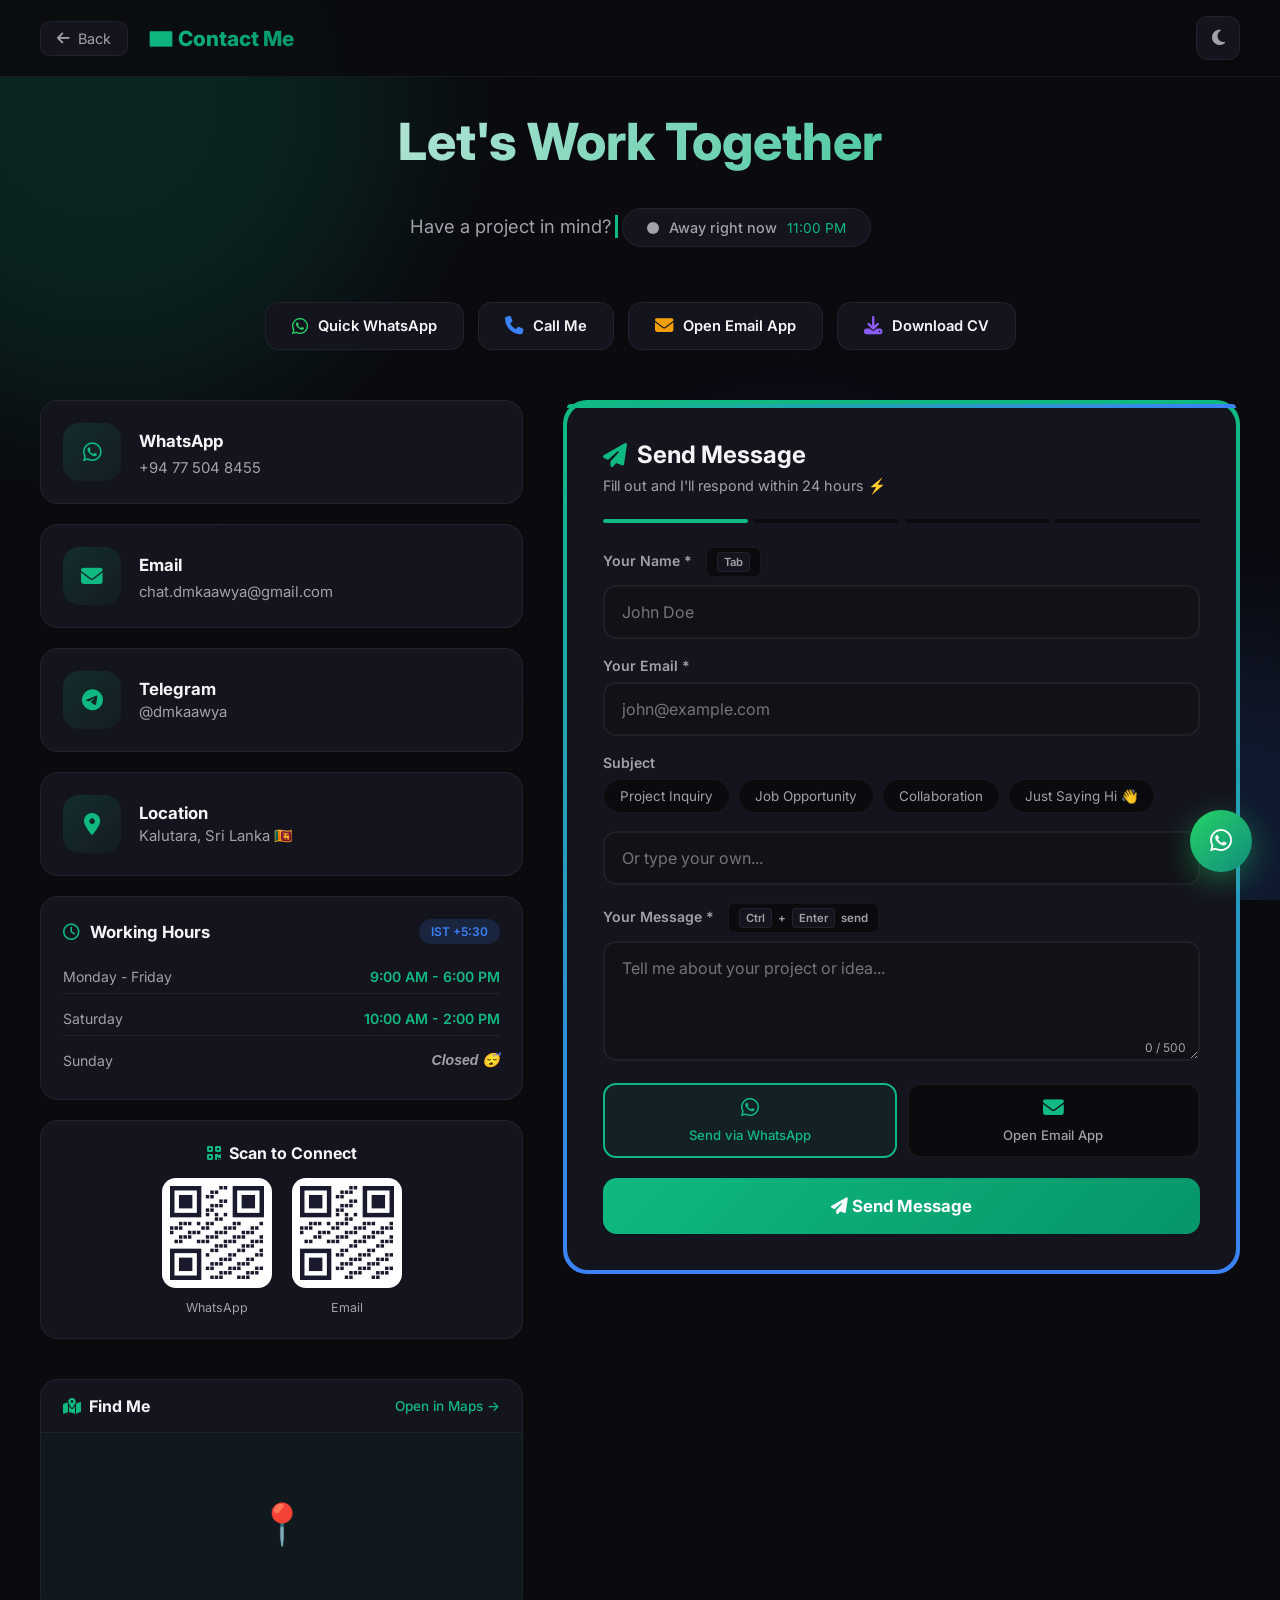
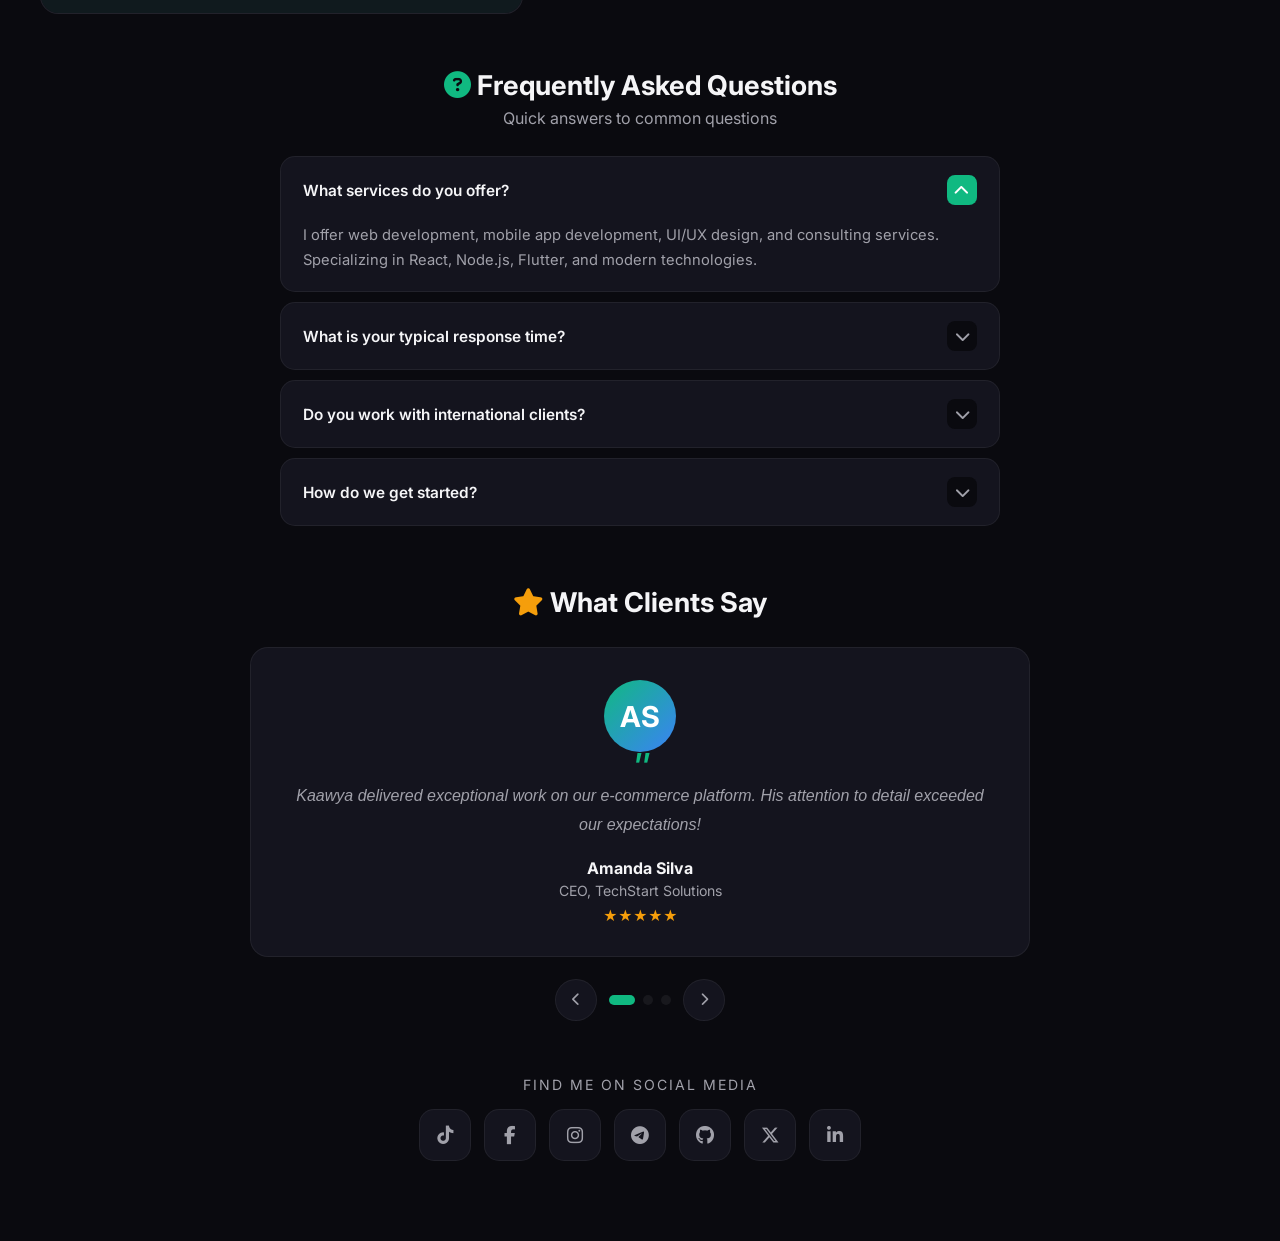
==== commit b2b64b40: "Update contact.html" ====
--- a/contact.html
+++ b/contact.html
@@ -13,8 +13,9 @@
             --bg:#0a0a0f;--bg2:#111118;--card:#14141e;
             --text:#f5f5f7;--text2:#a1a1aa;--accent:#10b981;
             --accent2:#3b82f6;--border:rgba(255,255,255,0.06);
-            --success:#22c55e;--warning:#f59e0b;
+            --success:#22c55e;--warning:#f59e0b;--danger:#ef4444;
             --gradient:linear-gradient(135deg,#10b981,#059669);
+            --whatsapp:#25d366;
         }
         
         [data-theme="light"]{
@@ -25,356 +26,229 @@
         body{font-family:'Inter',sans-serif;background:var(--bg);color:var(--text);min-height:100vh;transition:all .4s ease}
         
         /* ===== ANIMATED BACKGROUND ===== */
-        .bg-animation{
-            position:fixed;top:0;left:0;width:100%;height:100%;
-            z-index:-1;overflow:hidden;
-        }
-        .bg-orb{
-            position:absolute;border-radius:50%;filter:blur(80px);opacity:.15;
-            animation:float 20s infinite ease-in-out;
-        }
-        .bg-orb:nth-child(1){width:600px;height:600px;background:var(--accent);top:-200px;left:-200px;animation-delay:0s}
+        .bg-animation{position:fixed;top:0;left:0;width:100%;height:100%;z-index:-1;overflow:hidden}
+        .bg-orb{position:absolute;border-radius:50%;filter:blur(80px);opacity:.15;animation:float 20s infinite ease-in-out}
+        .bg-orb:nth-child(1){width:600px;height:600px;background:var(--accent);top:-200px;left:-200px}
         .bg-orb:nth-child(2){width:400px;height:400px;background:var(--accent2);bottom:-150px;right:-150px;animation-delay:-7s}
         .bg-orb:nth-child(3){width:300px;height:300px;background:#8b5cf6;top:50%;left:50%;animation-delay:-14s}
         @keyframes float{0%,100%{transform:translate(0,0) scale(1)}33%{transform:translate(30px,-30px) scale(1.05)}66%{transform:translate(-20px,20px) scale(.95)}}
         
         /* ===== NAVIGATION ===== */
-        .nav{
-            position:fixed;top:0;left:0;right:0;z-index:1000;
-            padding:16px 40px;display:flex;justify-content:space-between;align-items:center;
-            backdrop-filter:blur(20px);background:rgba(10,10,15,0.85);
-            border-bottom:1px solid var(--border);transition:all .3s;
-        }
+        .nav{position:fixed;top:0;left:0;right:0;z-index:1000;padding:16px 40px;display:flex;justify-content:space-between;align-items:center;backdrop-filter:blur(20px);background:rgba(10,10,15,0.85);border-bottom:1px solid var(--border)}
         [data-theme="light"] .nav{background:rgba(248,250,252,0.9)}
-        
         .nav-left{display:flex;align-items:center;gap:20px}
-        .nav-back{
-            color:var(--text2);text-decoration:none;font-size:.9rem;
-            display:flex;align-items:center;gap:8px;transition:all .3s;
-            padding:8px 16px;border-radius:10px;background:var(--card);border:1px solid var(--border);
-        }
+        .nav-back{color:var(--text2);text-decoration:none;font-size:.9rem;display:flex;align-items:center;gap:8px;transition:all .3s;padding:8px 16px;border-radius:10px;background:var(--card);border:1px solid var(--border)}
         .nav-back:hover{color:var(--accent);transform:translateX(-3px)}
-        
         .nav-logo{font-size:1.3rem;font-weight:800;background:var(--gradient);-webkit-background-clip:text;-webkit-text-fill-color:transparent}
-        
         .nav-actions{display:flex;align-items:center;gap:12px}
-        
-        /* Theme Toggle */
-        .theme-toggle{
-            width:44px;height:44px;border-radius:12px;background:var(--card);
-            border:1px solid var(--border);color:var(--text2);cursor:pointer;
-            transition:all .3s;display:flex;align-items:center;justify-content:center;font-size:1.1rem;
-        }
+        .theme-toggle{width:44px;height:44px;border-radius:12px;background:var(--card);border:1px solid var(--border);color:var(--text2);cursor:pointer;transition:all .3s;display:flex;align-items:center;justify-content:center;font-size:1.1rem}
         .theme-toggle:hover{background:var(--warning);color:white;border-color:var(--warning)}
         
         /* ===== MAIN SECTION ===== */
         .contact-section{padding:110px 40px 80px;min-height:100vh}
         .contact-container{max-width:1200px;margin:0 auto;width:100%}
         
-        /* Header with Typing Animation */
+        /* Header */
         .contact-header{text-align:center;margin-bottom:55px}
-        .contact-title{
-            font-size:3.2rem;font-weight:800;margin-bottom:16px;
-            background:linear-gradient(135deg,var(--text),var(--accent),var(--accent2));
-            -webkit-background-clip:text;-webkit-text-fill-color:transparent;
-            background-size:200% auto;
-            animation:shimmer 3s linear infinite;
-        }
+        .contact-title{font-size:3.2rem;font-weight:800;margin-bottom:16px;background:linear-gradient(135deg,var(--text),var(--accent),var(--accent2));-webkit-background-clip:text;-webkit-text-fill-color:transparent;background-size:200% auto;animation:shimmer 3s linear infinite}
         @keyframes shimmer{to{background-position:200% center}}
-        
         .typing-text{display:inline-block;min-height:1.5em}
         .typing-cursor{display:inline-block;width:3px;height:1.2em;background:var(--accent);margin-left:4px;animation:blink 1s infinite;vertical-align:text-bottom}
         @keyframes blink{0%,50%{opacity:1}51%,100%{opacity:0}}
-        
         .contact-sub{color:var(--text2);font-size:1.15rem;margin-top:12px}
         
-        /* Feature 1: Live Status */
-        .status-bar{
-            display:inline-flex;align-items:center;gap:10px;
-            background:var(--card);padding:10px 24px;border-radius:50px;
-            border:1px solid var(--border);margin-top:20px;
-        }
-        .status-dot{
-            width:12px;height:12px;border-radius:50%;
-            background:var(--success);animation:pulse 2s infinite;
-        }
+        /* Status Bar */
+        .status-bar{display:inline-flex;align-items:center;gap:10px;background:var(--card);padding:10px 24px;border-radius:50px;border:1px solid var(--border);margin-top:20px}
+        .status-dot{width:12px;height:12px;border-radius:50%;background:var(--success);animation:pulse 2s infinite}
         .status-dot.offline{background:var(--text2);animation:none}
         @keyframes pulse{0%,100%{box-shadow:0 0 0 0 rgba(34,197,94,0.4)}50%{box-shadow:0 0 0 10px rgba(34,197,94,0)}}
         .status-text{font-size:.9rem;font-weight:500;color:var(--text2)}
         .status-time{font-size:.85rem;color:var(--accent)}
         
-        /* Feature 2: Quick Actions */
-        .quick-actions{
-            display:flex;justify-content:center;gap:14px;margin:35px 0 50px;
-            flex-wrap:wrap;
-        }
-        .quick-btn{
-            display:flex;align-items:center;gap:10px;padding:14px 26px;
-            background:var(--card);border:1px solid var(--border);
-            border-radius:14px;color:var(--text);text-decoration:none;
-            font-weight:600;font-size:.92rem;transition:all .3s;
-            font-family:inherit;
-        }
-        .quick-btn:hover{
-            transform:translateY(-4px);box-shadow:0 12px 35px rgba(0,0,0,0.2);
-            border-color:var(--accent);background:rgba(16,185,129,0.08);
-        }
+        /* Quick Actions */
+        .quick-actions{display:flex;justify-content:center;gap:14px;margin:35px 0 50px;flex-wrap:wrap}
+        .quick-btn{display:flex;align-items:center;gap:10px;padding:14px 26px;background:var(--card);border:1px solid var(--border);border-radius:14px;color:var(--text);text-decoration:none;font-weight:600;font-size:.92rem;transition:all .3s;font-family:inherit}
+        .quick-btn:hover{transform:translateY(-4px);box-shadow:0 12px 35px rgba(0,0,0,0.2);border-color:var(--accent);background:rgba(16,185,129,0.08)}
         .quick-btn i{font-size:1.15rem;color:var(--accent)}
-        .quick-btn.whatsapp{border-color:rgba(37,211,106,.3)}
-        .quick-btn.whatsapp i{color:#25d366}
+        .quick-btn.whatsapp i{color:var(--whatsapp)}
         .quick-btn.call i{color:var(--accent2)}
         .quick-btn.cv i{color:#8b5cf6}
+        .quick-btn.email i{color:#f59e0b}
         
         /* Main Grid */
         .contact-grid{display:grid;grid-template-columns:1fr 1.4fr;gap:40px;align-items:start}
-        
-        /* Left Column */
-        .left-col{display:flex;flex-direction:column;gap:24px}
-        
-        /* Enhanced Info Cards */
-        .info-card{
-            display:flex;align-items:center;gap:18px;padding:22px;
-            background:var(--card);border:1px solid var(--border);
-            border-radius:18px;transition:all .4s cubic-bezier(.175,.885,.32,1.275);
-            text-decoration:none;color:inherit;position:relative;overflow:hidden;
-        }
-        .info-card::before{
-            content:'';position:absolute;top:0;left:0;width:4px;height:100%;
-            background:var(--accent);opacity:0;transition:opacity .3s;
-        }
-        .info-card:hover{
-            border-color:var(--accent);transform:translateX(10px) scale(1.02);
-            box-shadow:0 10px 40px rgba(16,185,129,0.15);
-        }
+        .left-col{display:flex;flex-direction:column;gap:20px}
+        
+        /* Info Cards */
+        .info-card{display:flex;align-items:center;gap:18px;padding:22px;background:var(--card);border:1px solid var(--border);border-radius:18px;transition:all .4s cubic-bezier(.175,.885,.32,1.275);text-decoration:none;color:inherit;position:relative;overflow:hidden}
+        .info-card::before{content:'';position:absolute;top:0;left:0;width:4px;height:100%;background:var(--accent);opacity:0;transition:opacity .3s}
+        .info-card:hover{border-color:var(--accent);transform:translateX(10px) scale(1.02);box-shadow:0 10px 40px rgba(16,185,129,0.15)}
         .info-card:hover::before{opacity:1}
-        
-        .info-icon{
-            width:58px;height:58px;border-radius:16px;
-            background:linear-gradient(135deg,rgba(16,185,129,0.15),rgba(16,185,129,0.05));
-            display:flex;align-items:center;justify-content:center;
-            color:var(--accent);font-size:1.35rem;flex-shrink:0;
-            transition:all .3s;
-        }
-        .info-card:hover .info-icon{
-            transform:scale(1.1) rotate(-5deg);
-            background:linear-gradient(135deg,rgba(16,185,129,0.25),rgba(16,185,129,0.1));
-        }
+        .info-icon{width:58px;height:58px;border-radius:16px;background:linear-gradient(135deg,rgba(16,185,129,0.15),rgba(16,185,129,0.05));display:flex;align-items:center;justify-content:center;color:var(--accent);font-size:1.35rem;flex-shrink:0;transition:all .3s}
+        .info-card:hover .info-icon{transform:scale(1.1) rotate(-5deg);background:linear-gradient(135deg,rgba(16,185,129,0.25),rgba(16,185,129,0.1))}
         .info-details h3{font-size:1.05rem;margin-bottom:4px;display:flex;align-items:center;gap:8px}
         .info-details p{color:var(--text2);font-size:.93rem}
-        
-        /* Feature 7: Copy Button */
-        .copy-btn{
-            width:28px;height:28px;border-radius:8px;background:transparent;
-            border:1px solid var(--border);color:var(--text2);cursor:pointer;
-            transition:all .3s;display:flex;align-items:center;justify-content:center;
-            font-size:.75rem;opacity:0;
-        }
+        .copy-btn{width:28px;height:28px;border-radius:8px;background:transparent;border:1px solid var(--border);color:var(--text2);cursor:pointer;transition:all .3s;display:flex;align-items:center;justify-content:center;font-size:.75rem;opacity:0}
         .info-card:hover .copy-btn{opacity:1}
         .copy-btn:hover{background:var(--accent);color:white;border-color:var(--accent)}
         .copy-btn.copied{background:var(--success);color:white;border-color:var(--success)}
         
-        /* Feature 6: Working Hours Card */
-        .hours-card{
-            background:var(--card);border:1px solid var(--border);
-            border-radius:18px;padding:24px;
-        }
-        .hours-header{display:flex;justify-content:space-between;align-items:center;margin-bottom:18px}
+        /* Working Hours Card */
+        .hours-card{background:var(--card);border:1px solid var(--border);border-radius:18px;padding:22px}
+        .hours-header{display:flex;justify-content:space-between;align-items:center;margin-bottom:16px}
         .hours-header h3{font-size:1.05rem;display:flex;align-items:center;gap:10px}
-        .timezone-badge{
-            font-size:.75rem;padding:5px 12px;border-radius:20px;
-            background:rgba(59,130,246,0.15);color:var(--accent2);font-weight:600;
-        }
-        .hours-list{display:flex;flex-direction:column;gap:10px}
-        .hour-row{
-            display:flex;justify-content:space-between;padding:10px 0;
-            border-bottom:1px solid var(--border);font-size:.9rem;
-        }
+        .timezone-badge{font-size:.75rem;padding:5px 12px;border-radius:20px;background:rgba(59,130,246,0.15);color:var(--accent2);font-weight:600}
+        .hours-list{display:flex;flex-direction:column;gap:8px}
+        .hour-row{display:flex;justify-content:space-between;padding:8px 0;border-bottom:1px solid var(--border);font-size:.88rem}
         .hour-row:last-child{border-bottom:none}
         .hour-day{color:var(--text2)}
         .hour-time{font-weight:600;color:var(--accent)}
         .hour-time.closed{color:var(--text2);font-style:italic}
         
-        /* Right Column - Enhanced Form */
-        .form-wrap{
-            background:var(--card);border:1px solid var(--border);
-            border-radius:24px;padding:36px;position:relative;overflow:hidden;
-        }
-        .form-wrap::before{
-            content:'';position:absolute;top:0;left:0;right:0;height:4px;
-            background:linear-gradient(90deg,var(--accent),var(--accent2),var(--accent));
-        }
+        /* Feature 6: QR Code Section */
+        .qr-section{background:var(--card);border:1px solid var(--border);border-radius:18px;padding:22px;text-align:center}
+        .qr-section h3{font-size:1rem;margin-bottom:15px;display:flex;align-items:center;justify-content:center;gap:8px}
+        .qr-codes{display:flex;justify-content:center;gap:20px;flex-wrap:wrap}
+        .qr-item{text-align:center}
+        .qr-code{width:110px;height:110px;background:white;border-radius:14px;padding:8px;display:flex;align-items:center;justify-content:center;margin-bottom:8px;transition:transform .3s}
+        .qr-code:hover{transform:scale(1.08)}
+        .qr-code img,.qr-code canvas{width:100%;height:100%;object-fit:contain}
+        .qr-label{font-size:.78rem;color:var(--text2)}
+        
+        /* Feature 7: Interactive Map */
+        .map-section{margin-top:20px;background:var(--card);border:1px solid var(--border);border-radius:18px;overflow:hidden}
+        .map-header{padding:16px 22px;border-bottom:1px solid var(--border);display:flex;justify-content:space-between;align-items:center}
+        .map-header h3{font-size:1rem;display:flex;align-items:center;gap:8px}
+        .map-link{font-size:.85rem;color:var(--accent);text-decoration:none;font-weight:500}
+        .map-link:hover{text-decoration:underline}
+        .map-container{height:180px;position:relative;background:var(--bg2);overflow:hidden}
+        .map-container iframe{width:100%;height:100%;border:none;filter:grayscale(30%) contrast(1.1);transition:filter .3s}
+        .map-container:hover iframe{filter:grayscale(0%) contrast(1)}
+        .map-overlay{position:absolute;inset:0;display:flex;align-items:center;justify-content:center;background:rgba(16,185,129,0.05);pointer-events:none}
+        .map-pin{font-size:2.5rem;animation:bounce 2s infinite}
+        @keyframes bounce{0%,100%{transform:translateY(0)}50%{transform:translateY(-10px)}}
+        
+        /* ===== ENHANCED FORM WITH ANIMATED BORDER (Feature 1) ===== */
+        .form-wrap{position:relative;border-radius:24px;padding:4px;background:linear-gradient(var(--accent),var(--accent2),#8b5cf6,var(--accent));background-size:300% 300%;animation:borderGlow 4s linear infinite}
+        @keyframes borderGlow{0%{background-position:0% 50%}50%{background-position:100% 50%}100%{background-position:0% 50%}}
+        .form-inner{background:var(--card);border-radius:21px;padding:36px;position:relative;z-index:1}
+        .form-inner::before{content:'';position:absolute;top:0;left:0;right:0;height:4px;background:linear-gradient(90deg,var(--accent),var(--accent2));border-radius:21px 21px 0 0}
         
         .form-title{font-size:1.5rem;font-weight:700;margin-bottom:8px;display:flex;align-items:center;gap:10px}
-        .form-subtitle{color:var(--text2);font-size:.9rem;margin-bottom:28px}
-        
-        /* Feature 10: Form Progress */
-        .form-progress{
-            display:flex;gap:6px;margin-bottom:28px;
-        }
-        .progress-step{
-            flex:1;height:4px;border-radius:2px;background:var(--bg);
-            transition:all .4s;position:relative;
-        }
+        .form-subtitle{color:var(--text2);font-size:.9rem;margin-bottom:24px}
+        
+        /* Form Progress */
+        .form-progress{display:flex;gap:6px;margin-bottom:24px}
+        .progress-step{flex:1;height:4px;border-radius:2px;background:var(--bg);transition:all .4s}
         .progress-step.active{background:var(--accent)}
         .progress-step.filled{background:var(--accent)}
         
-        .form-group{margin-bottom:20px;position:relative}
-        .form-group label{
-            display:block;font-size:.88rem;font-weight:600;
-            color:var(--text2);margin-bottom:8px;
-        }
-        .form-input,.form-textarea{
-            width:100%;padding:16px 18px;background:var(--bg2);
-            border:2px solid var(--border);border-radius:14px;
-            color:var(--text);font-size:1rem;font-family:inherit;
-            transition:all .3s;
-        }
-        .form-input:focus,.form-textarea:focus{
-            outline:none;border-color:var(--accent);
-            box-shadow:0 0 0 4px rgba(16,185,129,0.1);
-            transform:translateY(-2px);
-        }
+        .form-group{margin-bottom:18px;position:relative}
+        .form-group label{display:block;font-size:.88rem;font-weight:600;color:var(--text2);margin-bottom:8px}
+        .form-input,.form-textarea{width:100%;padding:15px 17px;background:var(--bg2);border:2px solid var(--border);border-radius:13px;color:var(--text);font-size:1rem;font-family:inherit;transition:all .3s}
+        .form-input:focus,.form-textarea:focus{outline:none;border-color:var(--accent);box-shadow:0 0 0 4px rgba(16,185,129,0.1);transform:translateY(-2px)}
         .form-input.valid{border-color:var(--success)}
-        .form-input.invalid{border-color:#ef4444}
-        
-        .validation-msg{
-            font-size:.8rem;margin-top:6px;display:none;
-        }
-        .validation-msg.error{display:block;color:#ef4444}
+        .form-input.invalid{border-color:var(--danger)}
+        .validation-msg{font-size:.8rem;margin-top:5px;display:none}
+        .validation-msg.error{display:block;color:var(--danger)}
         .validation-msg.success{display:block;color:var(--success)}
         
-        .form-textarea{min-height:130px;resize:vertical}
+        /* Feature 2: Character Counter */
+        .char-counter{position:absolute;right:14px;bottom:10px;font-size:.75rem;color:var(--text2);transition:color .3s}
+        .char-counter.warning{color:var(--warning)}
+        .char-counter.danger{color:var(--danger)}
+        
+        .form-textarea{min-height:120px;resize:vertical;padding-right:70px}
         
         /* Subject Tags */
-        .subject-tags{display:flex;gap:8px;flex-wrap:wrap;margin-bottom:20px}
-        .subject-tag{
-            padding:8px 16px;border-radius:20px;background:var(--bg);
-            border:1px solid var(--border);color:var(--text2);cursor:pointer;
-            font-size:.85rem;transition:all .3s;font-family:inherit;
-        }
-        .subject-tag:hover,.subject-tag.active{
-            background:var(--accent);color:white;border-color:var(--accent);
-        }
-        
-        .submit-btn{
-            width:100%;padding:18px;background:var(--gradient);
-            border:none;border-radius:14px;color:white;font-size:1.05rem;
-            font-weight:700;cursor:pointer;display:flex;align-items:center;
-            justify-content:center;gap:10px;transition:all .4s;
-            font-family:inherit;position:relative;overflow:hidden;
-        }
-        .submit-btn::before{
-            content:'';position:absolute;top:0;left:-100%;width:100%;height:100%;
-            background:linear-gradient(90deg,transparent,rgba(255,255,255,0.2),transparent);
-            transition:left .5s;
-        }
+        .subject-tags{display:flex;gap:8px;flex-wrap:wrap;margin-bottom:18px}
+        .subject-tag{padding:8px 16px;border-radius:20px;background:var(--bg);border:1px solid var(--border);color:var(--text2);cursor:pointer;font-size:.84rem;transition:all .3s;font-family:inherit}
+        .subject-tag:hover,.subject-tag.active{background:var(--accent);color:white;border-color:var(--accent)}
+        
+        /* Send Options */
+        .send-options{display:flex;gap:10px;margin-bottom:20px}
+        .send-option{flex:1;padding:12px;border-radius:13px;background:var(--bg);border:2px solid var(--border);cursor:pointer;transition:all .3s;text-align:center;font-family:inherit}
+        .send-option:hover{border-color:var(--accent)}
+        .send-option.active{border-color:var(--accent);background:rgba(16,185,129,0.08)}
+        .send-option i{font-size:1.3rem;display:block;margin-bottom:6px;color:var(--accent)}
+        .send-option span{font-size:.82rem;color:var(--text2);font-weight:500}
+        .send-option.active span{color:var(--accent)}
+        
+        /* Submit Button */
+        .submit-btn{width:100%;padding:18px;background:var(--gradient);border:none;border-radius:14px;color:white;font-size:1.05rem;font-weight:700;cursor:pointer;display:flex;align-items:center;justify-content:center;gap:10px;transition:all .4s;font-family:inherit;position:relative;overflow:hidden}
+        .submit-btn::before{content:'';position:absolute;top:0;left:-100%;width:100%;height:100%;background:linear-gradient(90deg,transparent,rgba(255,255,255,0.2),transparent);transition:left .5s}
         .submit-btn:hover::before{left:100%}
         .submit-btn:hover{transform:translateY(-3px);box-shadow:0 15px 45px rgba(16,185,129,0.35)}
         .submit-btn:active{transform:translateY(-1px)}
-        .submit-btn.loading{pointer-events:none;opacity:.8}
-        .submit-btn .spinner{
-            display:none;width:20px;height:20px;border:2px solid transparent;
-            border-top-color:white;border-radius:50%;animation:spin .8s linear infinite;
-        }
+        .submit-btn.loading{pointer-events:none;opacity:.85}
+        .submit-btn .spinner{display:none;width:20px;height:20px;border:2px solid transparent;border-top-color:white;border-radius:50%;animation:spin .8s linear infinite}
         .submit-btn.loading .spinner{display:block}
         .submit-btn.loading .btn-text{display:none}
         @keyframes spin{to{transform:rotate(360deg)}}
         
+        /* Feature 5: Redirect Timer */
+        .redirect-timer{display:none;margin-top:18px;padding:16px;background:rgba(59,130,246,0.1);border:1px solid rgba(59,130,246,0.3);border-radius:13px;text-align:center}
+        .redirect-timer.show{display:block;animation:slideInUp .4s ease}
+        @keyframes slideInUp{from{opacity:0;transform:translateY(15px)}to{opacity:1;transform:translateY(0)}}
+        .timer-text{font-size:.92rem;color:var(--accent2);margin-bottom:10px}
+        .countdown-circle{width:60px;height:60px;border-radius:50%;border:3px solid var(--bg);border-top-color:var(--accent2);margin:0 auto 10px;animation:spinCount 1s linear infinite}
+        @keyframes spinCount{to{transform:rotate(360deg)}}
+        .timer-number{font-size:1.8rem;font-weight:700;color:var(--accent2)}
+        .cancel-redirect{font-size:.82rem;color:var(--text2);cursor:pointer;text-decoration:underline;margin-top:8px}
+        .cancel-redirect:hover{color:var(--danger)}
+        
         /* Success Message */
-        .success-msg{
-            display:none;padding:20px;background:rgba(16,185,129,0.1);
-            border:1px solid var(--accent);border-radius:14px;text-align:center;
-            margin-top:20px;animation:slideInUp .4s ease;
-        }
-        @keyframes slideInUp{from{opacity:0;transform:translateY(15px)}to{opacity:1;transform:translateY(0)}}
+        .success-msg{display:none;padding:18px;background:rgba(16,185,129,0.1);border:1px solid var(--accent);border-radius:13px;text-align:center;margin-top:18px;animation:slideInUp .4s ease}
         .success-msg.show{display:flex;align-items:center;justify-content:center;gap:10px;color:var(--accent);font-weight:600}
         .success-msg i{font-size:1.3rem}
         
-        /* Feature 3: FAQ Accordion */
-        .faq-section{margin-top:60px}
-        .faq-header{text-align:center;margin-bottom:35px}
-        .faq-header h2{font-size:1.8rem;font-weight:700}
-        .faq-header p{color:var(--text2);margin-top:8px}
-        
-        .faq-list{max-width:750px;margin:0 auto;display:flex;flex-direction:column;gap:12px}
-        .faq-item{
-            background:var(--card);border:1px solid var(--border);
-            border-radius:16px;overflow:hidden;transition:all .3s;
-        }
+        /* Feature 4: Draft Saved Indicator */
+        .draft-indicator{display:none;align-items:center;gap:8px;padding:10px 16px;background:rgba(245,158,11,0.1);border:1px solid rgba(245,158,11,0.3);border-radius:10px;font-size:.85rem;color:var(--warning);margin-bottom:16px}
+        .draft-indicator.show{display:flex}
+        .draft-indicator i{animation:pulse 1.5s infinite}
+        
+        /* FAQ Section */
+        .faq-section{margin-top:55px}
+        .faq-header{text-align:center;margin-bottom:28px}
+        .faq-header h2{font-size:1.7rem;font-weight:700}
+        .faq-header p{color:var(--text2);margin-top:6px}
+        .faq-list{max-width:720px;margin:0 auto;display:flex;flex-direction:column;gap:10px}
+        .faq-item{background:var(--card);border:1px solid var(--border);border-radius:15px;overflow:hidden;transition:all .3s}
         .faq-item:hover{border-color:rgba(16,185,129,0.3)}
-        .faq-question{
-            padding:20px 24px;display:flex;justify-content:space-between;
-            align-items:center;cursor:pointer;font-weight:600;font-size:1rem;
-            transition:all .3s;
-        }
+        .faq-question{padding:18px 22px;display:flex;justify-content:space-between;align-items:center;cursor:pointer;font-weight:600;font-size:.96rem;transition:all .3s}
         .faq-question:hover{color:var(--accent)}
-        .faq-icon{
-            width:32px;height:32px;border-radius:8px;background:var(--bg);
-            display:flex;align-items:center;justify-content:center;
-            transition:transform .3s;color:var(--text2);flex-shrink:0;
-        }
+        .faq-icon{width:30px;height:30px;border-radius:8px;background:var(--bg);display:flex;align-items:center;justify-content:center;transition:transform .3s,color .3s,var(--bg) .3s;flex-shrink:0;color:var(--text2)}
         .faq-item.active .faq-icon{transform:rotate(180deg);background:var(--accent);color:white}
-        .faq-answer{
-            max-height:0;overflow:hidden;transition:max-height .4s ease,padding .3s;
-        }
-        .faq-item.active .faq-answer{max-height:300px;padding:0 24px 20px}
-        .faq-answer p{color:var(--text2);line-height:1.7;font-size:.95rem}
-        
-        /* Feature 9: Testimonials */
-        .testimonials-section{margin-top:70px}
-        .testimonials-header{text-align:center;margin-bottom:35px}
-        .testimonials-header h2{font-size:1.8rem;font-weight:700}
-        
-        .testimonial-slider{max-width:800px;margin:0 auto;position:relative;overflow:hidden}
+        .faq-answer{max-height:0;overflow:hidden;transition:max-height .4s ease,padding .3s}
+        .faq-item.active .faq-answer{max-height:250px;padding:0 22px 18px}
+        .faq-answer p{color:var(--text2);line-height:1.7;font-size:.92rem}
+        
+        /* Testimonials */
+        .testimonials-section{margin-top:60px}
+        .testimonials-header{text-align:center;margin-bottom:28px}
+        .testimonials-header h2{font-size:1.7rem;font-weight:700}
+        .testimonial-slider{max-width:780px;margin:0 auto;position:relative;overflow:hidden}
         .testimonial-track{display:flex;transition:transform .5s cubic-bezier(.25,.46,.45,.94)}
-        .testimonial-card{
-            min-width:100%;padding:35px;background:var(--card);
-            border:1px solid var(--border);border-radius:20px;text-align:center;
-        }
-        .testimonial-avatar{
-            width:80px;height:80px;border-radius:50%;
-            background:linear-gradient(135deg,var(--accent),var(--accent2));
-            display:flex;align-items:center;justify-content:center;
-            margin:0 auto 18px;font-size:2rem;color:white;font-weight:700;
-        }
-        .testimonial-text{
-            font-size:1.05rem;line-height:1.8;color:var(--text2);
-            margin-bottom:20px;font-style:italic;
-        }
-        .testimonial-text::before{content:'"';font-size:3rem;color:var(--accent);line-height:0;display:block;margin-bottom:15px}
-        .testimonial-author{font-weight:700;font-size:1.05rem}
-        .testimonial-role{color:var(--text2);font-size:.9rem;margin-top:4px}
-        .testimonial-stars{color:var(--warning);margin-top:10px;font-size:.9rem}
-        
-        .slider-controls{display:flex;justify-content:center;gap:12px;margin-top:25px}
-        .slider-btn{
-            width:44px;height:44px;border-radius:50%;background:var(--card);
-            border:1px solid var(--border);color:var(--text2);cursor:pointer;
-            transition:all .3s;display:flex;align-items:center;justify-content:center;
-        }
+        .testimonial-card{min-width:100%;padding:32px;background:var(--card);border:1px solid var(--border);border-radius:18px;text-align:center}
+        .testimonial-avatar{width:72px;height:72px;border-radius:50%;background:linear-gradient(135deg,var(--accent),var(--accent2));display:flex;align-items:center;justify-content:center;margin:0 auto 16px;font-size:1.8rem;color:white;font-weight:700}
+        .testimonial-text{font-size:1rem;line-height:1.8;color:var(--text2);margin-bottom:18px;font-style:italic}
+        .testimonial-text::before{content:'"';font-size:2.8rem;color:var(--accent);line-height:0;display:block;margin-bottom:14px}
+        .testimonial-author{font-weight:700;font-size:1rem}
+        .testimonial-role{color:var(--text2);font-size:.88rem;margin-top:4px}
+        .testimonial-stars{color:var(--warning);margin-top:8px;font-size:.88rem}
+        .slider-controls{display:flex;justify-content:center;gap:12px;margin-top:22px}
+        .slider-btn{width:42px;height:42px;border-radius:50%;background:var(--card);border:1px solid var(--border);color:var(--text2);cursor:pointer;transition:all .3s;display:flex;align-items:center;justify-content:center}
         .slider-btn:hover{background:var(--accent);color:white;border-color:var(--accent);transform:scale(1.1)}
         .slider-dots{display:flex;gap:8px;align-items:center}
-        .slider-dot{
-            width:10px;height:10px;border-radius:50%;background:var(--border);
-            cursor:pointer;transition:all .3s;
-        }
-        .slider-dot.active{background:var(--accent);width:28px;border-radius:5px}
+        .slider-dot{width:10px;height:10px;border-radius:50%;background:var(--border);cursor:pointer;transition:all .3s}
+        .slider-dot.active{background:var(--accent);width:26px;border-radius:5px}
         
         /* Social Row */
-        .social-section{margin-top:60px;text-align:center}
-        .social-label{font-size:.9rem;color:var(--text2);margin-bottom:18px;text-transform:uppercase;letter-spacing:2px}
-        .social-row{display:flex;justify-content:center;gap:14px;flex-wrap:wrap}
-        .social-btn{
-            width:54px;height:54px;border-radius:16px;background:var(--card);
-            border:1px solid var(--border);display:flex;align-items:center;
-            justify-content:center;color:var(--text2);text-decoration:none;
-            font-size:1.2rem;transition:all .4s cubic-bezier(.175,.885,.32,1.275);
-            position:relative;
-        }
-        .social-btn:hover{
-            transform:translateY(-6px) scale(1.1);
-            color:white;border-color:transparent;
-        }
+        .social-section{margin-top:55px;text-align:center}
+        .social-label{font-size:.88rem;color:var(--text2);margin-bottom:16px;text-transform:uppercase;letter-spacing:2px}
+        .social-row{display:flex;justify-content:center;gap:13px;flex-wrap:wrap}
+        .social-btn{width:52px;height:52px;border-radius:15px;background:var(--card);border:1px solid var(--border);display:flex;align-items:center;justify-content:center;color:var(--text2);text-decoration:none;font-size:1.15rem;transition:all .4s cubic-bezier(.175,.885,.32,1.275)}
+        .social-btn:hover{transform:translateY(-6px) scale(1.1);color:white;border-color:transparent}
         .social-btn.tiktok:hover{background:#000000}
         .social-btn.facebook:hover{background:#1877f2}
         .social-btn.instagram:hover{background:linear-gradient(45deg,#f09433,#e6683c,#dc2743,#cc2366,#bc1888)}
@@ -383,44 +257,23 @@
         .social-btn.twitter:hover{background:#000}
         .social-btn.linkedin:hover{background:#0a66c2}
         
-        /* Feature 4: Floating Chat Widget */
-        .chat-widget{
-            position:fixed;bottom:30px;right:30px;z-index:9999;
-        }
-        .chat-toggle{
-            width:62px;height:62px;border-radius:50%;
-            background:linear-gradient(135deg,#25d366,#128c7e);
-            border:none;color:white;font-size:1.6rem;cursor:pointer;
-            display:flex;align-items:center;justify-content:center;
-            box-shadow:0 8px 30px rgba(37,211,106,0.4);
-            transition:all .3s;animation:chatPulse 2s infinite;
-        }
+        /* Floating Chat Widget */
+        .chat-widget{position:fixed;bottom:28px;right:28px;z-index:9999}
+        .chat-toggle{width:62px;height:62px;border-radius:50%;background:linear-gradient(135deg,var(--whatsapp),#128c7e);border:none;color:white;font-size:1.6rem;cursor:pointer;display:flex;align-items:center;justify-content:center;box-shadow:0 8px 30px rgba(37,211,106,0.4);transition:all .3s;animation:chatPulse 2s infinite}
         @keyframes chatPulse{0%,100%{box-shadow:0 8px 30px rgba(37,211,106,0.4)}50%{box-shadow:0 8px 40px rgba(37,211,106,0.6),0 0 0 15px rgba(37,211,106,0.1)}}
         .chat-toggle:hover{transform:scale(1.1)}
-        
-        .chat-tooltip{
-            position:absolute;right:72px;top:50%;transform:translateY(-50%);
-            background:var(--card);border:1px solid var(--border);
-            padding:12px 18px;border-radius:12px;white-space:nowrap;
-            font-size:.88rem;font-weight:500;opacity:0;pointer-events:none;
-            transition:all .3s;box-shadow:0 5px 20px rgba(0,0,0,0.2);
-        }
-        .chat-tooltip::after{
-            content:'';position:absolute;right:-8px;top:50%;transform:translateY(-50%);
-            border:8px solid transparent;border-left-color:var(--border);
-        }
+        .chat-tooltip{position:absolute;right:72px;top:50%;transform:translateY(-50%);background:var(--card);border:1px solid var(--border);padding:12px 18px;border-radius:12px;white-space:nowrap;font-size:.86rem;font-weight:500;opacity:0;pointer-events:none;transition:all .3s;box-shadow:0 5px 20px rgba(0,0,0,0.2)}
+        .chat-tooltip::after{content:'';position:absolute;right:-8px;top:50%;transform:translateY(-50%);border:8px solid transparent;border-left-color:var(--border)}
         .chat-widget:hover .chat-tooltip{opacity:1;right:76px}
         
-        /* Toast Notification */
-        .toast{
-            position:fixed;bottom:100px;left:50%;transform:translateX(-50%) translateY(20px);
-            background:var(--card);border:1px solid var(--border);
-            color:var(--text);padding:14px 28px;border-radius:12px;
-            font-weight:500;z-index:12000;opacity:0;transition:all .3s;
-            box-shadow:0 10px 30px rgba(0,0,0,0.3);display:flex;align-items:center;gap:10px;
-        }
+        /* Toast */
+        .toast{position:fixed;bottom:95px;left:50%;transform:translateX(-50%) translateY(20px);background:var(--card);border:1px solid var(--border);color:var(--text);padding:13px 26px;border-radius:12px;font-weight:500;z-index:12000;opacity:0;transition:all .3s;box-shadow:0 10px 30px rgba(0,0,0,0.3);display:flex;align-items:center;gap:10px}
         .toast.show{opacity:1;transform:translateX(-50%) translateY(0)}
         .toast.success{border-color:var(--accent);color:var(--accent)}
+        
+        /* Keyboard Shortcut Hint */
+        .shortcut-hint{display:inline-flex;align-items:center;gap:6px;padding:4px 10px;background:var(--bg);border:1px solid var(--border);border-radius:6px;font-size:.72rem;color:var(--text2);margin-left:10px}
+        .shortcut-hint kbd{padding:2px 6px;background:var(--card);border-radius:4px;font-family:inherit;font-size:.7rem;border:1px solid var(--border)}
         
         /* Responsive */
         @media(max-width:900px){
@@ -429,29 +282,25 @@
             .contact-section{padding:95px 16px 60px}
             .contact-title{font-size:2.2rem}
             .quick-actions{flex-direction:column;align-items:center}
-            .quick-btn{width:100%;max-width:300px;justify-content:center}
+            .quick-btn{width:100%;max-width:280px;justify-content:center}
+            .send-options{flex-direction:column}
         }
     </style>
 </head>
 <body>
 
-<!-- Animated Background -->
 <div class="bg-animation">
     <div class="bg-orb"></div>
     <div class="bg-orb"></div>
     <div class="bg-orb"></div>
 </div>
 
-<!-- Navigation -->
 <nav class="nav">
     <div class="nav-left">
-        <a href="index.html" class="nav-back">
-            <i class="fa-solid fa-arrow-left"></i> Back
-        </a>
+        <a href="index.html" class="nav-back"><i class="fa-solid fa-arrow-left"></i> Back</a>
         <div class="nav-logo">📧 Contact Me</div>
     </div>
     <div class="nav-actions">
-        <!-- Feature 5: Theme Toggle -->
         <button class="theme-toggle" onclick="toggleTheme()" title="Toggle Theme">
             <i class="fa-solid fa-moon" id="themeIcon"></i>
         </button>
@@ -460,12 +309,11 @@
 
 <section class="contact-section">
     <div class="contact-container">
-        <!-- Header with Typing Animation -->
+        <!-- Header -->
         <div class="contact-header">
             <h1 class="contact-title">Let's Work Together</h1>
             <p class="contact-sub typing-text"><span id="typingText"></span><span class="typing-cursor"></span></p>
             
-            <!-- Feature 1: Live Availability Status -->
             <div class="status-bar">
                 <span class="status-dot" id="statusDot"></span>
                 <span class="status-text" id="statusText">Checking...</span>
@@ -473,47 +321,48 @@
             </div>
         </div>
         
-        <!-- Feature 2: Quick Actions Bar -->
+        <!-- Quick Actions -->
         <div class="quick-actions">
-            <a href="https://wa.me/94775048455?text=Hi! I'd like to schedule a call." target="_blank" class="quick-btn whatsapp">
+            <a href="https://wa.me/947775048455?text=Hi! I'd like to discuss a project." target="_blank" class="quick-btn whatsapp">
                 <i class="fa-brands fa-whatsapp"></i> Quick WhatsApp
             </a>
-            <a href="tel:+94775048455" class="quick-btn call">
-                <i class="fa-solid fa-phone"></i> Schedule a Call
+            <a href="tel:+947775048455" class="quick-btn call">
+                <i class="fa-solid fa-phone"></i> Call Me
+            </a>
+            <a href="mailto:chat.dmkaawya@gmail.com?subject=Project Inquiry&body=Hi Kaawya," target="_blank" class="quick-btn email">
+                <i class="fa-solid fa-envelope"></i> Open Email App
             </a>
             <a href="#" onclick="showToast('CV download coming soon!')" class="quick-btn cv">
                 <i class="fa-solid fa-download"></i> Download CV
             </a>
-            <a href="https://t.me/dmkaawya" target="_blank" class="quick-btn">
-                <i class="fa-brands fa-telegram"></i> Telegram
-            </a>
         </div>
         
         <div class="contact-grid">
             <!-- Left Column -->
             <div class="left-col">
-                <!-- Contact Info Cards with Copy Feature -->
-                <a href="https://wa.me/94775048455" target="_blank" class="info-card">
+                <!-- WhatsApp - UPDATED NUMBER -->
+                <a href="https://wa.me/947775048455" target="_blank" class="info-card">
                     <div class="info-icon"><i class="fa-brands fa-whatsapp"></i></div>
                     <div class="info-details">
                         <h3>WhatsApp 
-                            <button class="copy-btn" onclick="event.stopPropagation();copyToClipboard('+94 775 048 455',this)" title="Copy number">
+                            <button class="copy-btn" onclick="event.stopPropagation();copyToClipboard('+94 77 504 8455',this)" title="Copy">
                                 <i class="fa-solid fa-copy"></i>
                             </button>
                         </h3>
-                        <p>+94 775 048 455</p>
+                        <p>+94 77 504 8455</p>
                     </div>
                 </a>
                 
-                <a href="mailto:dmkaawya@gmail.com" class="info-card">
+                <!-- Email - UPDATED EMAIL -->
+                <a href="mailto:chat.dmkaawya@gmail.com" class="info-card">
                     <div class="info-icon"><i class="fa-solid fa-envelope"></i></div>
                     <div class="info-details">
-                        <h3>Email
-                            <button class="copy-btn" onclick="event.stopPropagation();copyToClipboard('dmkaawya@gmail.com',this)" title="Copy email">
+                        <h3>Email 
+                            <button class="copy-btn" onclick="event.stopPropagation();copyToClipboard('chat.dmkaawya@gmail.com',this)" title="Copy">
                                 <i class="fa-solid fa-copy"></i>
                             </button>
                         </h3>
-                        <p>dmkaawya@gmail.com</p>
+                        <p>chat.dmkaawya@gmail.com</p>
                     </div>
                 </a>
                 
@@ -533,11 +382,11 @@
                     </div>
                 </div>
                 
-                <!-- Feature 6: Working Hours -->
+                <!-- Working Hours -->
                 <div class="hours-card">
                     <div class="hours-header">
                         <h3><i class="fa-regular fa-clock" style="color:var(--accent)"></i> Working Hours</h3>
-                        <span class="timezone-badge" id="timezone">IST +5:30</span>
+                        <span class="timezone-badge">IST +5:30</span>
                     </div>
                     <div class="hours-list">
                         <div class="hour-row">
@@ -554,78 +403,141 @@
                         </div>
                     </div>
                 </div>
+                
+                <!-- Feature 6: QR Codes -->
+                <div class="qr-section">
+                    <h3><i class="fa-solid fa-qrcode" style="color:var(--accent)"></i> Scan to Connect</h3>
+                    <div class="qr-codes">
+                        <div class="qr-item">
+                            <div class="qr-code" id="qrWhatsapp">
+                                <canvas id="qrCanvasWA" width="94" height="94"></canvas>
+                            </div>
+                            <span class="qr-label">WhatsApp</span>
+                        </div>
+                        <div class="qr-item">
+                            <div class="qr-code" id="qrEmail">
+                                <canvas id="qrCanvasEmail" width="94" height="94"></canvas>
+                            </div>
+                            <span class="qr-label">Email</span>
+                        </div>
+                    </div>
+                </div>
+                
+                <!-- Feature 7: Map -->
+                <div class="map-section">
+                    <div class="map-header">
+                        <h3><i class="fa-solid fa-map-location-dot" style="color:var(--accent)"></i> Find Me</h3>
+                        <a href="https://maps.google.com/?q=Kalutara,Sri+Lanka" target="_blank" class="map-link">Open in Maps →</a>
+                    </div>
+                    <div class="map-container">
+                        <iframe src="https://www.google.com/maps/embed?pb=!1m18!1m12!1m3!1d158430.6541649549!2d79.89!3d6.57!2m3!1f0!2f0!3f0!3m2!1i1024!2i768!4f13.1!3m3!1m2!1s0x3ae144072f2ef2db%3A0xf0eebcaabc4d50!2sKalutara%2C+Sri+Lanka!5e0!3m2!1sen!2slk!4v1704000000000!5m2!1sen!2slk" allowfullscreen="" loading="lazy"></iframe>
+                        <div class="map-overlay">
+                            <span class="map-pin">📍</span>
+                        </div>
+                    </div>
+                </div>
             </div>
             
-            <!-- Right Column - Enhanced Form -->
+            <!-- Right Column - Form -->
             <div class="form-wrap">
-                <h2 class="form-title"><i class="fa-solid fa-paper-plane" style="color:var(--accent)"></i> Send Message</h2>
-                <p class="form-subtitle">Fill out the form and I'll get back to you within 24 hours ⚡</p>
-                
-                <!-- Feature 10: Form Progress -->
-                <div class="form-progress">
-                    <div class="progress-step active" id="step1"></div>
-                    <div class="progress-step" id="step2"></div>
-                    <div class="progress-step" id="step3"></div>
-                    <div class="progress-step" id="step4"></div>
+                <div class="form-inner">
+                    <h2 class="form-title"><i class="fa-solid fa-paper-plane" style="color:var(--accent)"></i> Send Message</h2>
+                    <p class="form-subtitle">Fill out and I'll respond within 24 hours ⚡</p>
+                    
+                    <!-- Form Progress -->
+                    <div class="form-progress">
+                        <div class="progress-step active" id="step1"></div>
+                        <div class="progress-step" id="step2"></div>
+                        <div class="progress-step" id="step3"></div>
+                        <div class="progress-step" id="step4"></div>
+                    </div>
+                    
+                    <!-- Feature 4: Draft Indicator -->
+                    <div class="draft-indicator" id="draftIndicator">
+                        <i class="fa-solid fa-floppy-disk"></i>
+                        <span>Draft saved automatically</span>
+                    </div>
+                    
+                    <form id="contactForm">
+                        <div class="form-group">
+                            <label>Your Name * <span class="shortcut-hint"><kbd>Tab</kbd></span></label>
+                            <input type="text" class="form-input" id="nameInput" placeholder="John Doe" required oninput="validateField(this,'name');updateProgress();autoSaveDraft()">
+                            <div class="validation-msg" id="nameMsg"></div>
+                        </div>
+                        
+                        <div class="form-group">
+                            <label>Your Email *</label>
+                            <input type="email" class="form-input" id="emailInput" placeholder="john@example.com" required oninput="validateField(this,'email');updateProgress();autoSaveDraft()">
+                            <div class="validation-msg" id="emailMsg"></div>
+                        </div>
+                        
+                        <div class="form-group">
+                            <label>Subject</label>
+                            <div class="subject-tags">
+                                <span class="subject-tag" onclick="selectSubject(this)">Project Inquiry</span>
+                                <span class="subject-tag" onclick="selectSubject(this)">Job Opportunity</span>
+                                <span class="subject-tag" onclick="selectSubject(this)">Collaboration</span>
+                                <span class="subject-tag" onclick="selectSubject(this)">Just Saying Hi 👋</span>
+                            </div>
+                            <input type="text" class="form-input" id="subjectInput" placeholder="Or type your own..." oninput="autoSaveDraft()">
+                        </div>
+                        
+                        <div class="form-group">
+                            <label>Your Message * <span class="shortcut-hint"><kbd>Ctrl</kbd>+<kbd>Enter</kbd> send</span></label>
+                            <textarea class="form-textarea" id="msgInput" placeholder="Tell me about your project or idea..." required oninput="validateField(this,'message');updateProgress();updateCharCounter();autoSaveDraft()"></textarea>
+                            <!-- Feature 2: Character Counter -->
+                            <span class="char-counter" id="charCounter">0 / 500</span>
+                            <div class="validation-msg" id="msgMsg"></div>
+                        </div>
+                        
+                        <!-- Feature 8: Send Options (WhatsApp / Email) -->
+                        <div class="send-options">
+                            <div class="send-option active" data-method="whatsapp" onclick="selectSendMethod(this)">
+                                <i class="fa-brands fa-whatsapp"></i>
+                                <span>Send via WhatsApp</span>
+                            </div>
+                            <div class="send-option" data-method="email" onclick="selectSendMethod(this)">
+                                <i class="fa-solid fa-envelope"></i>
+                                <span>Open Email App</span>
+                            </div>
+                        </div>
+                        
+                        <button type="submit" class="submit-btn" id="submitBtn">
+                            <span class="btn-text"><i class="fa-solid fa-paper-plane"></i> Send Message</span>
+                            <span class="spinner"></span>
+                        </button>
+                        
+                        <!-- Feature 5: Redirect Timer -->
+                        <div class="redirect-timer" id="redirectTimer">
+                            <div class="countdown-circle"></div>
+                            <p class="timer-text">Opening WhatsApp in...</p>
+                            <span class="timer-number" id="timerNumber">5</span>
+                            <p class="cancel-redirect" onclick="cancelRedirect()">Cancel or stay on this page</p>
+                        </div>
+                        
+                        <div class="success-msg" id="successMsg">
+                            <i class="fa-solid fa-circle-check"></i>
+                            <span id="successText">Message prepared!</span>
+                        </div>
+                    </form>
                 </div>
-                
-                <form id="contactForm">
-                    <div class="form-group">
-                        <label>Your Name *</label>
-                        <input type="text" class="form-input" id="nameInput" placeholder="John Doe" required oninput="validateField(this,'name');updateProgress()">
-                        <div class="validation-msg" id="nameMsg"></div>
-                    </div>
-                    
-                    <div class="form-group">
-                        <label>Your Email *</label>
-                        <input type="email" class="form-input" id="emailInput" placeholder="john@example.com" required oninput="validateField(this,'email');updateProgress()">
-                        <div class="validation-msg" id="emailMsg"></div>
-                    </div>
-                    
-                    <div class="form-group">
-                        <label>Subject</label>
-                        <div class="subject-tags">
-                            <span class="subject-tag" onclick="selectSubject(this)">Project Inquiry</span>
-                            <span class="subject-tag" onclick="selectSubject(this)">Job Opportunity</span>
-                            <span class="subject-tag" onclick="selectSubject(this)">Collaboration</span>
-                            <span class="subject-tag" onclick="selectSubject(this)">Just Saying Hi 👋</span>
-                        </div>
-                        <input type="text" class="form-input" id="subjectInput" placeholder="Or type your own subject...">
-                    </div>
-                    
-                    <div class="form-group">
-                        <label>Your Message *</label>
-                        <textarea class="form-textarea" id="msgInput" placeholder="Tell me about your project or idea..." required oninput="validateField(this,'message');updateProgress()"></textarea>
-                        <div class="validation-msg" id="msgMsg"></div>
-                    </div>
-                    
-                    <button type="submit" class="submit-btn" id="submitBtn">
-                        <span class="btn-text"><i class="fa-solid fa-paper-plane"></i> Send Message</span>
-                        <span class="spinner"></span>
-                    </button>
-                    
-                    <div class="success-msg" id="successMsg">
-                        <i class="fa-solid fa-circle-check"></i>
-                        <span>Message sent successfully! Redirecting to WhatsApp...</span>
-                    </div>
-                </form>
             </div>
         </div>
         
-        <!-- Feature 3: FAQ Section -->
+        <!-- FAQ Section -->
         <div class="faq-section">
             <div class="faq-header">
                 <h2><i class="fa-solid fa-circle-question" style="color:var(--accent)"></i> Frequently Asked Questions</h2>
                 <p>Quick answers to common questions</p>
             </div>
             <div class="faq-list">
-                <div class="faq-item">
+                <div class="faq-item active">
                     <div class="faq-question" onclick="toggleFaq(this)">
                         <span>What services do you offer?</span>
                         <span class="faq-icon"><i class="fa-solid fa-chevron-down"></i></span>
                     </div>
                     <div class="faq-answer">
-                        <p>I offer web development, mobile app development, UI/UX design, and consulting services. I specialize in modern technologies like React, Node.js, Flutter, and more.</p>
+                        <p>I offer web development, mobile app development, UI/UX design, and consulting services. Specializing in React, Node.js, Flutter, and modern technologies.</p>
                     </div>
                 </div>
                 <div class="faq-item">
@@ -634,7 +546,7 @@
                         <span class="faq-icon"><i class="fa-solid fa-chevron-down"></i></span>
                     </div>
                     <div class="faq-answer">
-                        <p>I typically respond within 24 hours during business days. For urgent matters, you can reach me directly on WhatsApp for faster response!</p>
+                        <p>I typically respond within 24 hours during business days. For urgent matters, reach me directly on WhatsApp for faster response!</p>
                     </div>
                 </div>
                 <div class="faq-item">
@@ -643,31 +555,22 @@
                         <span class="faq-icon"><i class="fa-solid fa-chevron-down"></i></span>
                     </div>
                     <div class="faq-answer">
-                        <p>Absolutely! I work with clients from all around the world. Time zone differences are never an issue - I'm flexible with meeting times and communication methods.</p>
+                        <p>Absolutely! I work with clients worldwide. Time zone differences are never an issue - I'm flexible with meeting times.</p>
                     </div>
                 </div>
                 <div class="faq-item">
                     <div class="faq-question" onclick="toggleFaq(this)">
-                        <span>How do we get started with a project?</span>
+                        <span>How do we get started?</span>
                         <span class="faq-icon"><i class="fa-solid fa-chevron-down"></i></span>
                     </div>
                     <div class="faq-answer">
-                        <p>Simply send me a message through this form or WhatsApp. We'll have a free consultation to discuss your requirements, timeline, and budget. Then I'll provide a detailed proposal.</p>
-                    </div>
-                </div>
-                <div class="faq-item">
-                    <div class="faq-question" onclick="toggleFaq(this)">
-                        <span>What are your payment terms?</span>
-                        <span class="faq-icon"><i class="fa-solid fa-chevron-down"></i></span>
-                    </div>
-                    <div class="faq-answer">
-                        <p>I typically work with a 40% upfront payment and 60% upon completion. For larger projects, we can discuss milestone-based payments. I accept bank transfers, PayPal, and Wise.</p>
+                        <p>Simply send me a message through this form or WhatsApp. We'll have a free consultation to discuss your requirements.</p>
                     </div>
                 </div>
             </div>
         </div>
         
-        <!-- Feature 9: Testimonials -->
+        <!-- Testimonials -->
         <div class="testimonials-section">
             <div class="testimonials-header">
                 <h2><i class="fa-solid fa-star" style="color:var(--warning)"></i> What Clients Say</h2>
@@ -676,21 +579,21 @@
                 <div class="testimonial-track" id="testimonialTrack">
                     <div class="testimonial-card">
                         <div class="testimonial-avatar">AS</div>
-                        <p class="testimonial-text">Kaawya delivered exceptional work on our e-commerce platform. His attention to detail and technical expertise exceeded our expectations. Highly recommended!</p>
+                        <p class="testimonial-text">Kaawya delivered exceptional work on our e-commerce platform. His attention to detail exceeded our expectations!</p>
                         <div class="testimonial-author">Amanda Silva</div>
                         <div class="testimonial-role">CEO, TechStart Solutions</div>
                         <div class="testimonial-stars">★★★★★</div>
                     </div>
                     <div class="testimonial-card">
                         <div class="testimonial-avatar">RP</div>
-                        <p class="testimonial-text">Working with Kaawya was a fantastic experience. He understood our vision perfectly and transformed it into a beautiful, functional application. Will definitely work again!</p>
+                        <p class="testimonial-text">Working with Kaawya was fantastic. He understood our vision perfectly and transformed it into reality!</p>
                         <div class="testimonial-author">Rajith Perera</div>
                         <div class="testimonial-role">Founder, AppVenture</div>
                         <div class="testimonial-stars">★★★★★</div>
                     </div>
                     <div class="testimonial-card">
                         <div class="testimonial-avatar">NF</div>
-                        <p class="testimonial-text">Professional, punctual, and incredibly talented. Kaawya helped us redesign our entire brand identity and website. The results were outstanding!</p>
+                        <p class="testimonial-text">Professional, punctant, and incredibly talented. The results were outstanding!</p>
                         <div class="testimonial-author">Nimal Fernando</div>
                         <div class="testimonial-role">Marketing Director, BrandCo</div>
                         <div class="testimonial-stars">★★★★★</div>
@@ -724,10 +627,10 @@
     </div>
 </section>
 
-<!-- Feature 4: Floating Chat Widget -->
+<!-- Floating Chat Widget - Updated Number -->
 <div class="chat-widget">
-    <div class="chat-tooltip">Chat with me on WhatsApp 💬</div>
-    <button class="chat-toggle" onclick="window.open('https://wa.me/94775048455?text=Hi! I need help.','_blank')">
+    <div class="chat-tooltip">Chat on WhatsApp 💬</div>
+    <button class="chat-toggle" onclick="window.open('https://wa.me/947775048455?text=Hi! I need help.','_blank')">
         <i class="fa-brands fa-whatsapp"></i>
     </button>
 </div>
@@ -736,133 +639,109 @@
 <div class="toast" id="toast"></div>
 
 <script>
-// ===== FEATURE 8: TYPING ANIMATION =====
+// ===== CONFIGURATION - UPDATED CONTACT INFO =====
+const CONFIG = {
+    whatsapp: '947775048455',
+    whatsappDisplay: '+94 77 504 8455',
+    email: 'chat.dmkaawya@gmail.com',
+    name: 'Kaawya Chandrasekara'
+};
+
+// ===== TYPING ANIMATION =====
 const typingTexts = [
     "Have a project in mind? Let's talk!",
     "I'd love to hear from you! 🚀",
     "Building amazing things together.",
     "Your ideas, my expertise. Let's connect!"
 ];
-let textIndex = 0;
-let charIndex = 0;
-let isDeleting = false;
+let textIndex = 0, charIndex = 0, isDeleting = false;
 
 function typeText() {
-    const element = document.getElementById('typingText');
-    const currentText = typingTexts[textIndex];
+    const el = document.getElementById('typingText');
+    const current = typingTexts[textIndex];
     
     if (isDeleting) {
-        element.textContent = currentText.substring(0, charIndex - 1);
-        charIndex--;
+        el.textContent = current.substring(0, --charIndex);
     } else {
-        element.textContent = currentText.substring(0, charIndex + 1);
-        charIndex++;
+        el.textContent = current.substring(0, ++charIndex);
     }
     
-    let speed = isDeleting ? 30 : 80;
-    
-    if (!isDeleting && charIndex === currentText.length) {
-        speed = 2500;
-        isDeleting = true;
-    } else if (isDeleting && charIndex === 0) {
-        isDeleting = false;
-        textIndex = (textIndex + 1) % typingTexts.length;
-        speed = 500;
-    }
+    let speed = isDeleting ? 25 : 75;
+    
+    if (!isDeleting && charIndex === current.length) {speed = 2200; isDeleting = true;}
+    else if (isDeleting && charIndex === 0) {isDeleting = false; textIndex = (textIndex + 1) % typingTexts.length; speed = 450;}
     
     setTimeout(typeText, speed);
 }
 typeText();
 
-// ===== FEATURE 1: LIVE AVAILABILITY STATUS =====
+// ===== LIVE STATUS =====
 function updateStatus() {
     const now = new Date();
-    const hours = now.getUTCHours() + 5; // IST UTC+5:30 (approximate)
-    const minutes = now.getMinutes();
+    const hours = now.getUTCHours() + 5;
     const day = now.getDay();
-    
     const statusDot = document.getElementById('statusDot');
     const statusText = document.getElementById('statusText');
-    const currentTimeEl = document.getElementById('currentTime');
-    
-    // Format time
-    currentTimeEl.textContent = now.toLocaleTimeString('en-US', { hour: '2-digit', minute: '2-digit' });
-    
-    // Check working hours (9AM-6PM Mon-Fri, 10AM-2PM Sat)
-    const isWeekday = day >= 1 && day <= 5;
-    const isSaturday = day === 6;
-    const isWorkingHours = (isWeekday && hours >= 9 && hours < 18) || (isSaturday && hours >= 10 && hours < 14);
-    
-    if (isWorkingHours) {
-        statusDot.classList.remove('offline');
-        statusText.textContent = 'Currently Online';
-        statusText.style.color = 'var(--success)';
-    } else {
-        statusDot.classList.add('offline');
-        statusText.textContent = 'Away right now';
-        statusText.style.color = 'var(--text2)';
-    }
-}
-
+    document.getElementById('currentTime').textContent = now.toLocaleTimeString('en-US', {hour:'2-digit',minute:'2-digit'});
+    
+    const isWorking = (day >= 1 && day <= 5 && hours >= 9 && hours < 18) || (day === 6 && hours >= 10 && hours < 14);
+    statusDot.classList.toggle('offline', !isWorking);
+    statusText.textContent = isWorking ? 'Currently Online' : 'Away right now';
+    statusText.style.color = isWorking ? 'var(--success)' : 'var(--text2)';
+}
 setInterval(updateStatus, 1000);
 updateStatus();
 
-// ===== FEATURE 5: THEME TOGGLE =====
+// ===== THEME TOGGLE =====
 function toggleTheme() {
     const html = document.documentElement;
     const icon = document.getElementById('themeIcon');
-    
     if (html.dataset.theme === 'light') {
-        html.dataset.theme = 'dark';
-        icon.className = 'fa-solid fa-moon';
+        html.dataset.theme = 'dark'; icon.className = 'fa-solid fa-moon';
         localStorage.setItem('contactTheme', 'dark');
     } else {
-        html.dataset.theme = 'light';
-        icon.className = 'fa-solid fa-sun';
+        html.dataset.theme = 'light'; icon.className = 'fa-solid fa-sun';
         localStorage.setItem('contactTheme', 'light');
     }
 }
-
-// Load saved theme
-(function() {
-    const saved = localStorage.getItem('contactTheme');
-    if (saved === 'light') {
-        document.documentElement.dataset.theme = 'light';
-        document.getElementById('themeIcon').className = 'fa-solid fa-sun';
-    }
-})();
-
-// ===== FEATURE 7: COPY TO CLIPBOARD =====
+(function(){const s=localStorage.getItem('contactTheme');if(s==='light'){document.documentElement.dataset.theme='light';document.getElementById('themeIcon').className='fa-solid fa-sun'}})();
+
+// ===== COPY TO CLIPBOARD =====
 function copyToClipboard(text, btn) {
     navigator.clipboard.writeText(text).then(() => {
-        btn.classList.add('copied');
-        btn.innerHTML = '<i class="fa-solid fa-check"></i>';
-        showToast(`${text} copied to clipboard!`, 'success');
-        
-        setTimeout(() => {
-            btn.classList.remove('copied');
-            btn.innerHTML = '<i class="fa-solid fa-copy"></i>';
-        }, 2000);
+        btn.classList.add('copied'); btn.innerHTML = '<i class="fa-solid fa-check"></i>';
+        showToast(`Copied: ${text}`, 'success');
+        setTimeout(() => {btn.classList.remove('copied'); btn.innerHTML = '<i class="fa-solid fa-copy"></i>'}, 2000);
     });
 }
 
-// ===== FEATURE 10: FORM PROGRESS & VALIDATION =====
+// ===== FEATURE 2: CHARACTER COUNTER =====
+function updateCharCounter() {
+    const msg = document.getElementById('msgInput').value;
+    const counter = document.getElementById('charCounter');
+    const len = msg.length;
+    const max = 500;
+    
+    counter.textContent = `${len} / ${max}`;
+    counter.className = 'char-counter';
+    if (len > max * 0.9) counter.classList.add('danger');
+    else if (len > max * 0.7) counter.classList.add('warning');
+}
+
+// ===== FORM VALIDATION & PROGRESS =====
 function validateField(input, type) {
     const msgEl = document.getElementById(type + 'Msg');
     const value = input.value.trim();
-    let isValid = true;
-    let message = '';
-    
-    input.classList.remove('valid', 'invalid');
+    let isValid = true, message = '';
+    input.classList.remove('valid','invalid');
     
     if (type === 'name') {
-        if (value.length < 2) {isValid = false; message = 'Name must be at least 2 characters'}
-        else if (value.length > 50) {isValid = false; message = 'Name too long'}
+        if (value.length < 2) {isValid=false;message='Min 2 characters'}
+        else if (value.length > 50) {isValid=false;message='Too long'}
     } else if (type === 'email') {
-        const emailRegex = /^[^\s@]+@[^\s@]+\.[^\s@]+$/;
-        if (!emailRegex.test(value)) {isValid = false; message = 'Please enter a valid email address'}
+        if (!/^[^\s@]+@[^\s@]+\.[^\s@]+$/.test(value)) {isValid=false;message='Invalid email format'}
     } else if (type === 'message') {
-        if (value.length < 10) {isValid = false; message = 'Message must be at least 10 characters'}
+        if (value.length < 10) {isValid=false;message='Min 10 characters'}
     }
     
     if (value.length > 0) {
@@ -871,9 +750,7 @@
         msgEl.textContent = isValid ? '✓ Looks good!' : '✗ ' + message;
     } else {
         msgEl.className = 'validation-msg';
-        msgEl.textContent = '';
     }
-    
     return isValid;
 }
 
@@ -881,22 +758,19 @@
     const name = document.getElementById('nameInput').value.trim();
     const email = document.getElementById('emailInput').value.trim();
     const msg = document.getElementById('msgInput').value.trim();
-    
-    const steps = ['step1','step2','step3','step4'];
     let filled = 0;
     if (name.length >= 2) filled++;
     if (/^[^\s@]+@[^\s@]+\.[^\s@]+$/.test(email)) filled++;
     if (document.querySelector('.subject-tag.active')) filled++;
     if (msg.length >= 10) filled++;
     
-    steps.forEach((id, i) => {
+    ['step1','step2','step3','step4'].forEach((id,i) => {
         const el = document.getElementById(id);
         el.classList.toggle('filled', i < filled);
         el.classList.toggle('active', i === filled);
     });
 }
 
-// Subject tags selection
 function selectSubject(tag) {
     document.querySelectorAll('.subject-tag').forEach(t => t.classList.remove('active'));
     tag.classList.add('active');
@@ -904,25 +778,76 @@
     updateProgress();
 }
 
-// Form submission
+// ===== FEATURE 8: SEND METHOD SELECTION =====
+let sendMethod = 'whatsapp';
+
+function selectSendMethod(option) {
+    document.querySelectorAll('.send-option').forEach(o => o.classList.remove('active'));
+    option.classList.add('active');
+    sendMethod = option.dataset.method;
+    playClickSound();
+}
+
+// ===== FEATURE 4: AUTO-SAVE DRAFT =====
+let draftTimeout;
+function autoSaveDraft() {
+    clearTimeout(draftTimeout);
+    draftTimeout = setTimeout(() => {
+        const draft = {
+            name: document.getElementById('nameInput').value,
+            email: document.getElementById('emailInput').value,
+            subject: document.getElementById('subjectInput').value,
+            message: document.getElementById('msgInput').value
+        };
+        localStorage.setItem('contactFormDraft', JSON.stringify(draft));
+        document.getElementById('draftIndicator').classList.add('show');
+        setTimeout(() => document.getElementById('draftIndicator').classList.remove('show'), 2500);
+    }, 1500);
+}
+
+function loadDraft() {
+    const saved = localStorage.getItem('contactFormDraft');
+    if (saved) {
+        const d = JSON.parse(saved);
+        if (d.name) document.getElementById('nameInput').value = d.name;
+        if (d.email) document.getElementById('emailInput').value = d.email;
+        if (d.subject) document.getElementById('subjectInput').value = d.subject;
+        if (d.message) document.getElementById('msgInput').value = d.message;
+        updateCharCounter();
+        updateProgress();
+        showToast('Draft restored from last session ♻️');
+    }
+}
+loadDraft();
+
+// ===== FEATURE 9: KEYBOARD SHORTCUTS =====
+document.addEventListener('keydown', (e) => {
+    // Ctrl+Enter to submit
+    if ((e.ctrlKey || e.metaKey) && e.key === 'Enter') {
+        e.preventDefault();
+        document.getElementById('submitBtn').click();
+    }
+});
+
+// ===== FORM SUBMISSION =====
+let redirectInterval;
+
 document.getElementById('contactForm').addEventListener('submit', function(e) {
     e.preventDefault();
     
-    const btn = document.getElementById('submitBtn');
-    const successMsg = document.getElementById('successMsg');
-    
-    // Validate all fields
     const nameValid = validateField(document.getElementById('nameInput'), 'name');
     const emailValid = validateField(document.getElementById('emailInput'), 'email');
     const msgValid = validateField(document.getElementById('msgInput'), 'message');
     
     if (!nameValid || !emailValid || !msgValid) {
-        showToast('Please fix the errors above ❌');
+        showToast('Please fix errors above ❌');
+        playErrorSound();
         return;
     }
     
-    // Show loading state
+    const btn = document.getElementById('submitBtn');
     btn.classList.add('loading');
+    playClickSound();
     
     setTimeout(() => {
         const inputs = this.querySelectorAll('input, textarea');
@@ -931,84 +856,199 @@
         const subject = inputs[2].value || 'General Inquiry';
         const message = inputs[3].value;
         
-        // Create WhatsApp message
-        const text = `*New Contact Form Submission*\n\n*Name:* ${name}\n*Email:* ${email}\n*Subject:* ${subject}\n\n*Message:*\n${message}`;
-        
-        // Open WhatsApp
-        window.open(`https://wa.me/94775048455?text=${encodeURIComponent(text)}`, '_blank');
-        
-        // Show success
+        const text = `*New Message from Portfolio*\n\n*Name:* ${name}\n*Email:* ${email}\n*Subject:* ${subject}\n\n*Message:*\n${message}`;
+        
         btn.classList.remove('loading');
-        successMsg.classList.add('show');
-        this.reset();
-        document.querySelectorAll('.subject-tag').forEach(t => t.classList.remove('active'));
-        document.querySelectorAll('.form-input').forEach(i => i.classList.remove('valid','invalid'));
-        document.querySelectorAll('.validation-msg').forEach(m => m.className='validation-msg');
-        updateProgress();
-        
+        
+        // Clear draft
+        localStorage.removeItem('contactFormDraft');
+        
+        if (sendMethod === 'whatsapp') {
+            // Show redirect timer (Feature 5)
+            document.getElementById('successMsg').classList.add('show');
+            document.getElementById('successText').textContent = 'Message prepared! Opening WhatsApp...';
+            document.getElementById('redirectTimer').classList.add('show');
+            
+            let count = 5;
+            document.getElementById('timerNumber').textContent = count;
+            
+            redirectInterval = setInterval(() => {
+                count--;
+                document.getElementById('timerNumber').textContent = count;
+                if (count <= 0) {
+                    clearInterval(redirectInterval);
+                    window.open(`https://wa.me/${CONFIG.whatsapp}?text=${encodeURIComponent(text)}`, '_blank');
+                    document.getElementById('redirectTimer').classList.remove('show');
+                }
+            }, 1000);
+        } else {
+            // Open email client (Feature 8)
+            window.location.href = `mailto:${CONFIG.email}?subject=${encodeURIComponent(subject)}&body=${encodeURIComponent(message.replace(/\*/g,''))}%0A%0AFrom: ${name}%0AEmail: ${email}`;
+            document.getElementById('successMsg').classList.add('show');
+            document.getElementById('successText').textContent = 'Opening your email app...';
+        }
+        
+        // Reset form after delay
         setTimeout(() => {
-            successMsg.classList.remove('show');
-        }, 5000);
-        
-        showToast('Message sent successfully! 🎉', 'success');
-    }, 1500);
+            this.reset();
+            document.querySelectorAll('.subject-tag').forEach(t => t.classList.remove('active'));
+            document.querySelectorAll('.form-input').forEach(i => i.classList.remove('valid','invalid'));
+            document.querySelectorAll('.validation-msg').forEach(m => m.className='validation-msg');
+            updateProgress();
+            updateCharCounter();
+        }, 500);
+        
+        showToast(sendMethod === 'whatsapp' ? 'Opening WhatsApp... 📱' : 'Opening email app... 📧', 'success');
+    }, 1200);
 });
 
-// ===== FEATURE 3: FAQ ACCORDION =====
-function toggleFaq(question) {
-    const item = question.parentElement;
-    const isActive = item.classList.contains('active');
-    
-    // Close all
-    document.querySelectorAll('.faq-item').forEach(faq => faq.classList.remove('active'));
-    
-    // Open clicked if wasn't active
-    if (!isActive) item.classList.add('active');
-}
-
-// Open first FAQ by default
-document.querySelector('.faq-item').classList.add('active');
-
-// ===== FEATURE 9: TESTIMONIALS SLIDER =====
+// Cancel redirect
+function cancelRedirect() {
+    clearInterval(redirectInterval);
+    document.getElementById('redirectTimer').classList.remove('show');
+    showToast('Redirect cancelled');
+}
+
+// ===== FAQ ACCORDION =====
+function toggleFaq(q) {
+    const item = q.parentElement;
+    const wasActive = item.classList.contains('active');
+    document.querySelectorAll('.faq-item').forEach(f => f.classList.remove('active'));
+    if (!wasActive) item.classList.add('active');
+}
+
+// ===== TESTIMONIALS =====
 let currentTestimonial = 0;
-const totalTestimonials = 3;
-
-function moveTestimonial(direction) {
-    currentTestimonial += direction;
-    if (currentTestimonial < 0) currentTestimonial = totalTestimonials - 1;
-    if (currentTestimonial >= totalTestimonials) currentTestimonial = 0;
-    updateTestimonialSlider();
-}
-
-function goToTestimonial(index) {
-    currentTestimonial = index;
-    updateTestimonialSlider();
-}
-
-function updateTestimonialSlider() {
-    const track = document.getElementById('testimonialTrack');
-    track.style.transform = `translateX(-${currentTestimonial * 100}%)`;
-    
-    document.querySelectorAll('.slider-dot').forEach((dot, i) => {
-        dot.classList.toggle('active', i === currentTestimonial);
-    });
-}
-
-// Auto-slide testimonials
-setInterval(() => {
-    moveTestimonial(1);
-}, 6000);
-
-// ===== TOAST NOTIFICATION =====
-function showToast(message, type = '') {
-    const toast = document.getElementById('toast');
-    toast.innerHTML = `<i class="fa-solid ${type === 'success' ? 'fa-circle-check' : 'fa-info-circle'}"></i> ${message}`;
-    toast.className = 'toast show ' + type;
-    
-    setTimeout(() => {
-        toast.classList.remove('show');
-    }, 3500);
-}
+function moveTestimonial(dir) {
+    currentTestimonial = (currentTestimonial + dir + 3) % 3;
+    document.getElementById('testimonialTrack').style.transform = `translateX(-${currentTestimonial * 100}%)`;
+    document.querySelectorAll('.slider-dot').forEach((d,i) => d.classList.toggle('active', i === currentTestimonial));
+}
+function goToTestimonial(i) {currentTestimonial = i; moveTestimonial(0);}
+setInterval(() => moveTestimonial(1), 6000);
+
+// ===== TOAST =====
+function showToast(msg, type='') {
+    const t = document.getElementById('toast');
+    t.innerHTML = `<i class="fa-solid ${type==='success'?'fa-circle-check':'fa-info-circle'}"></i> ${msg}`;
+    t.className = 'toast show ' + type;
+    setTimeout(() => t.classList.remove('show'), 3200);
+}
+
+// ===== FEATURE 3: SOUND EFFECTS =====
+let audioCtx;
+function initAudio() {
+    if (!audioCtx) audioCtx = new (window.AudioContext || window.webkitAudioContext)();
+}
+
+function playClickSound() {
+    try {
+        initAudio();
+        const osc = audioCtx.createOscillator();
+        const gain = audioCtx.createGain();
+        osc.connect(gain); gain.connect(audioCtx.destination);
+        osc.frequency.value = 800; osc.type = 'sine';
+        gain.gain.setValueAtTime(0.1, audioCtx.currentTime);
+        gain.gain.exponentialRampToValueAtTime(0.001, audioCtx.currentTime + 0.1);
+        osc.start(); osc.stop(audioCtx.currentTime + 0.1);
+    } catch(e){}
+}
+
+function playErrorSound() {
+    try {
+        initAudio();
+        const osc = audioCtx.createOscillator();
+        const gain = audioCtx.createGain();
+        osc.connect(gain); gain.connect(audioCtx.destination);
+        osc.frequency.value = 300; osc.type = 'square';
+        gain.gain.setValueAtTime(0.08, audioCtx.currentTime);
+        gain.gain.exponentialRampToValueAtTime(0.001, audioCtx.currentTime + 0.2);
+        osc.start(); osc.stop(audioCtx.currentTime + 0.2);
+    } catch(e){}
+}
+
+// ===== FEATURE 6: SIMPLE QR CODE GENERATION =====
+function generateQR(canvasId, data) {
+    const canvas = document.getElementById(canvasId);
+    const ctx = canvas.getContext('2d');
+    const size = canvas.width;
+    const moduleCount = 21;
+    const moduleSize = size / moduleCount;
+    
+    // Simple pattern generator based on data
+    ctx.fillStyle = 'white';
+    ctx.fillRect(0,0,size,size);
+    ctx.fillStyle = '#1a1a2e';
+    
+    // Finder patterns (corners)
+    drawFinderPattern(ctx, 0, 0, moduleSize);
+    drawFinderPattern(ctx, (moduleCount-7)*moduleSize, 0, moduleSize);
+    drawFinderPattern(ctx, 0, (moduleCount-7)*moduleSize, moduleSize);
+    
+    // Data modules (pseudo-random based on input)
+    let hash = 0;
+    for(let i=0;i<data.length;i++) hash = ((hash<<5)-hash)+data.charCodeAt(i);
+    
+    for(let row=0;row<moduleCount;row++){
+        for(let col=0;col<moduleCount;col++){
+            // Skip finder patterns
+            if((row<8&&col<8)||(row<8&&col>=moduleCount-8)||(row>=moduleCount-8&&col<8)) continue;
+            if(row===6||col===6) continue;
+            
+            const seed = (row * 31 + col * 17 + hash) % 100;
+            if(seed < 45){
+                ctx.fillRect(col*moduleSize, row*moduleSize, moduleSize-1, moduleSize-1);
+            }
+        }
+    }
+    
+    // Timing patterns
+    for(let i=8;i<moduleCount-8;i++){
+        if(i%2===0){
+            ctx.fillRect(6*moduleSize, i*moduleSize, moduleSize-1, moduleSize-1);
+            ctx.fillRect(i*moduleSize, 6*moduleSize, moduleSize-1, moduleSize-1);
+        }
+    }
+}
+
+function drawFinderPattern(ctx, x, y, ms) {
+    // Outer black square
+    ctx.fillStyle = '#1a1a2e';
+    ctx.fillRect(x,y,7*ms,7*ms);
+    // Inner white
+    ctx.fillStyle = 'white';
+    ctx.fillRect(x+ms,y+ms,5*ms,5*ms);
+    // Center black
+    ctx.fillStyle = '#1a1a2e';
+    ctx.fillRect(x+2*ms,y+2*ms,3*ms,3*ms);
+}
+
+// Generate QR codes on load
+generateQR('qrCanvasWA', 'https://wa.me/' + CONFIG.whatsapp);
+generateQR('qrCanvasEmail', 'mailto:' + CONFIG.email);
+
+// ===== FEATURE 10: SMART SUBJECT DETECTION =====
+document.getElementById('msgInput').addEventListener('input', function() {
+    const msg = this.value.toLowerCase();
+    const tags = document.querySelectorAll('.subject-tag');
+    
+    // Reset active state if user typed custom subject
+    if (msg.length > 20 && !document.querySelector('.subject-tag.active')) {
+        const keywords = {
+            'project': 0, 'job': 1, 'collaborat': 2, 'hello|hi|hey|hey': 3,
+            'website|web|app|develop': 0, 'hire|career|position': 1,
+            'partner|together|team': 2, 'connect|reach|contact': 3
+        };
+        
+        for (const [key, idx] of Object.entries(keywords)) {
+            const regex = new RegExp(key, 'i');
+            if (regex.test(msg)) {
+                tags[idx].click();
+                break;
+            }
+        }
+    }
+});
 </script>
 
 </body>
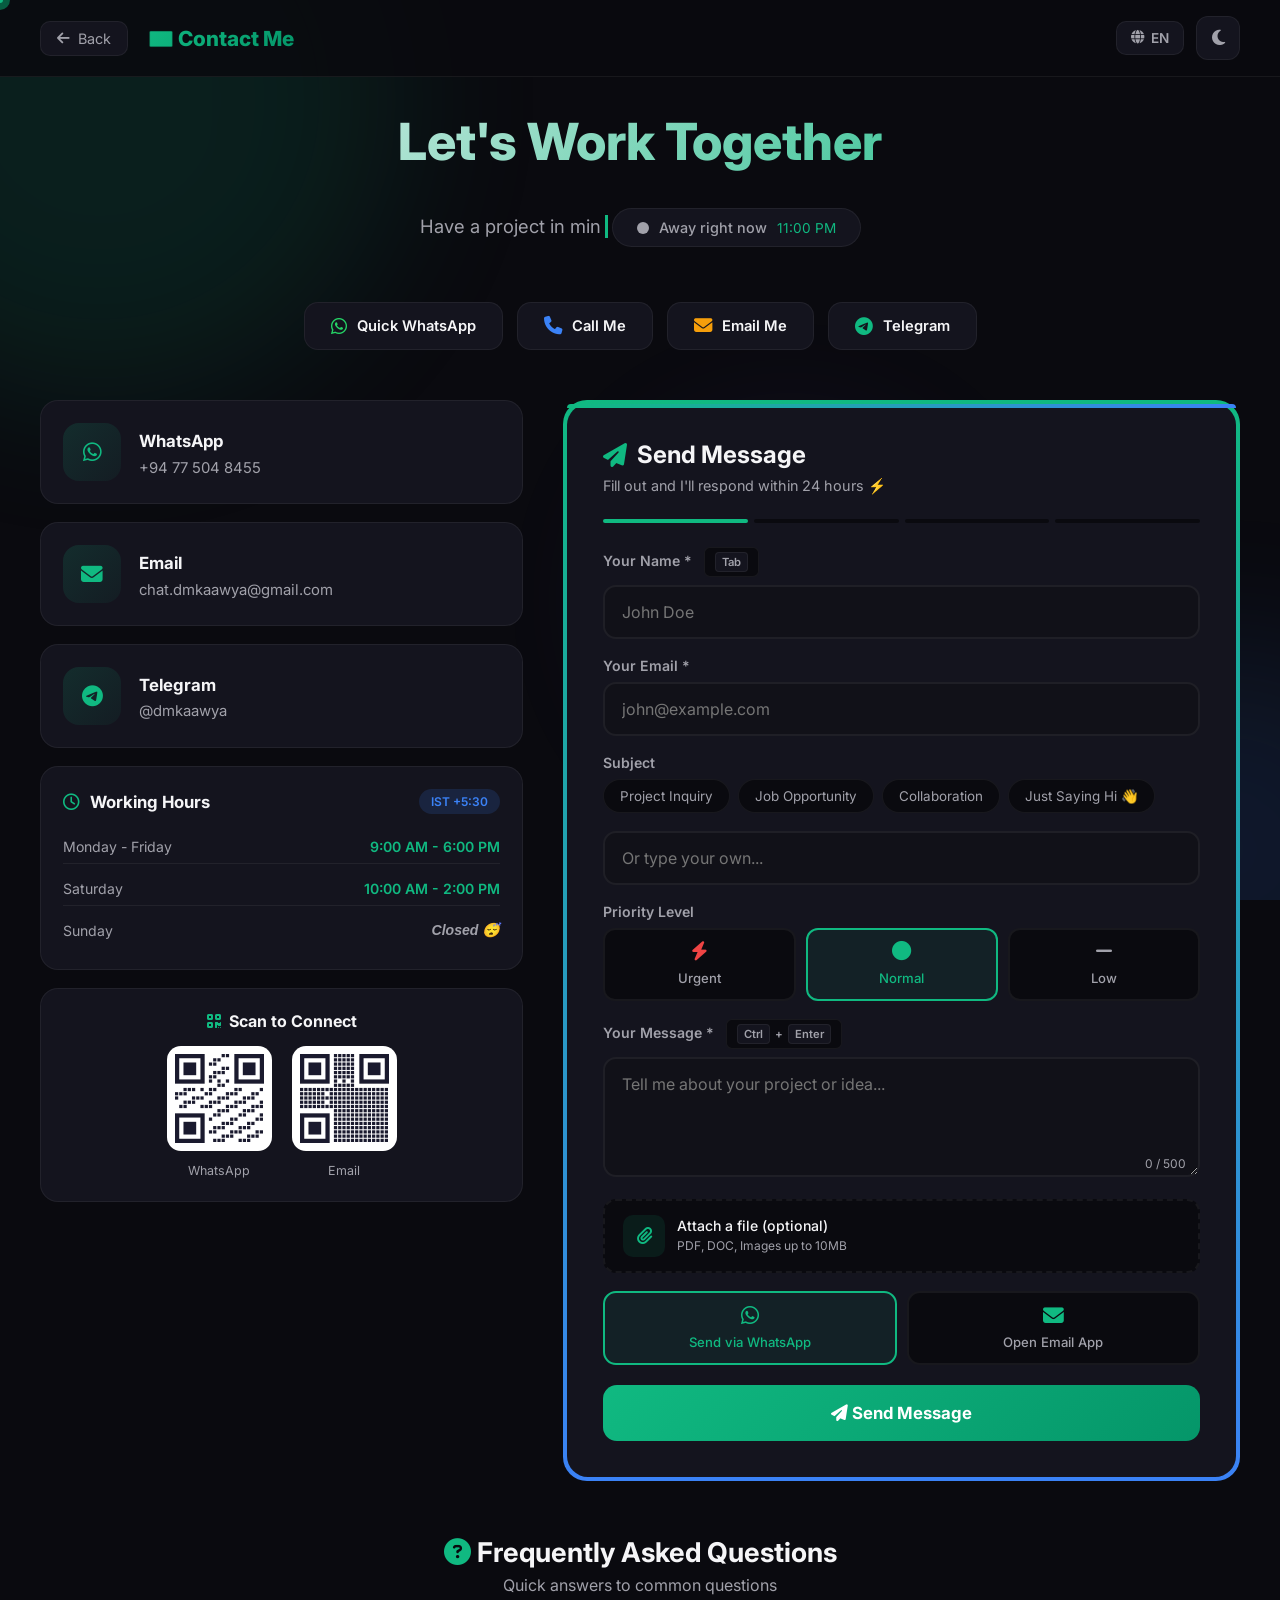
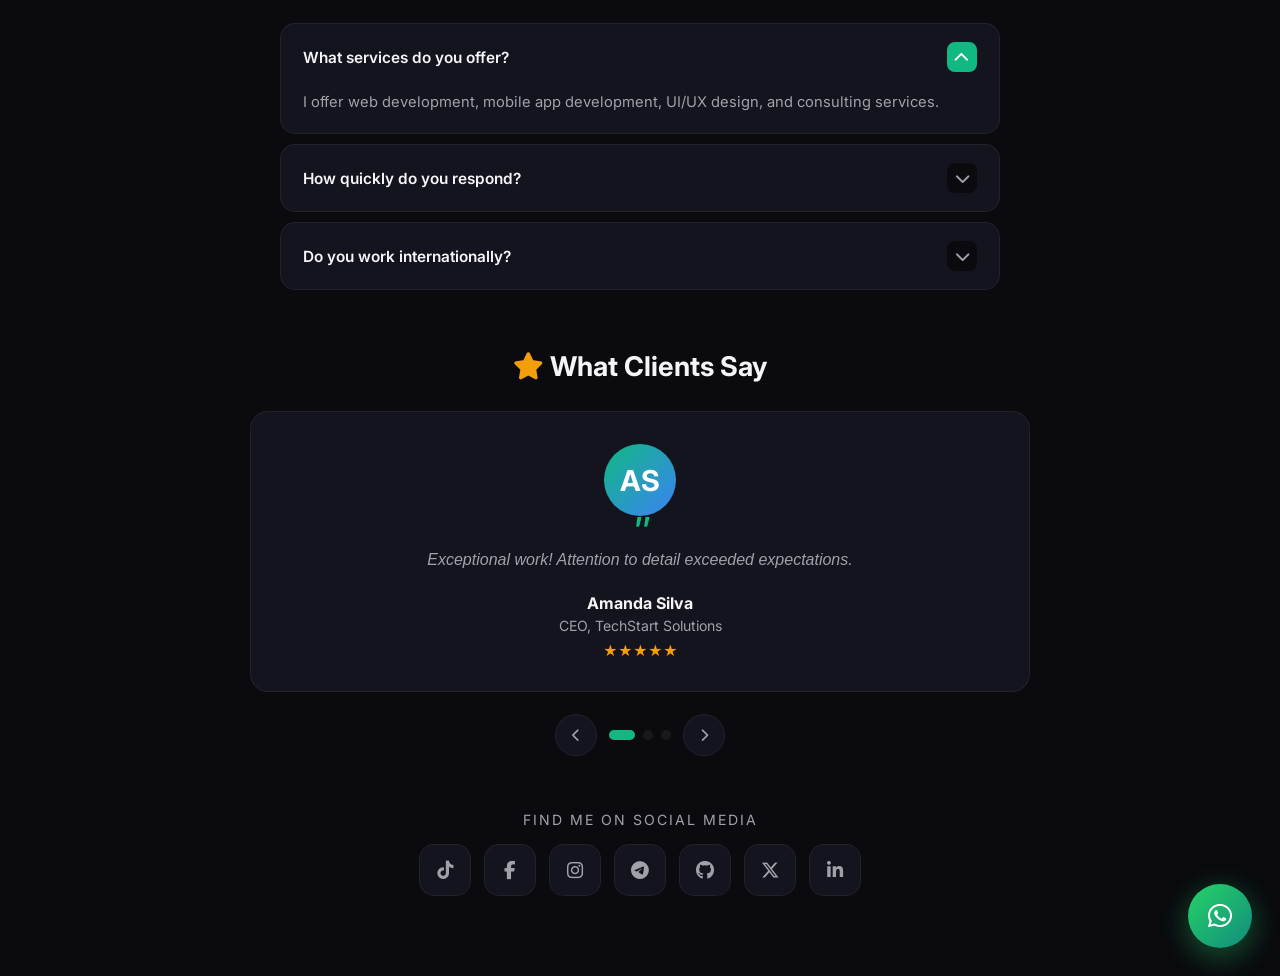
==== commit a850404c: "Update contact.html" ====
--- a/contact.html
+++ b/contact.html
@@ -23,28 +23,56 @@
             --text:#1e293b;--text2:#64748b;--border:rgba(0,0,0,0.08);
         }
         
-        body{font-family:'Inter',sans-serif;background:var(--bg);color:var(--text);min-height:100vh;transition:all .4s ease}
-        
-        /* ===== ANIMATED BACKGROUND ===== */
+        body{font-family:'Inter',sans-serif;background:var(--bg);color:var(--text);min-height:100vh;transition:all .4s ease;cursor:none}
+        
+        /* Feature 6: Custom Cursor */
+        .custom-cursor{
+            position:fixed;width:20px;height:20px;border-radius:50%;
+            background:rgba(16,185,129,0.5);pointer-events:none;z-index:99999;
+            transition:transform .15s ease,m opacity .3s;
+            transform:translate(-50%,-50%);mix-blend-mode:difference;
+        }
+        .custom-cursor.click{transform:translate(-50%,-50%) scale(0.8)}
+        .cursor-dot{
+            position:fixed;width:6px;height:6px;border-radius:50%;
+            background:var(--accent);pointer-events:none;z-index:99999;
+            transform:translate(-50%,-50%);
+        }
+        
+        @media(max-width:768px){
+            .custom-cursor,.cursor-dot{display:none}
+            body{cursor:auto}
+        }
+        
+        /* Page Transition */
+        .page-wrapper{opacity:0;animation:pageIn .6s ease forwards}
+        @keyframes pageIn{from{opacity:0;transform:translateY(20px)}to{opacity:1;transform:translateY(0)}}
+        
+        /* Animated Background */
         .bg-animation{position:fixed;top:0;left:0;width:100%;height:100%;z-index:-1;overflow:hidden}
-        .bg-orb{position:absolute;border-radius:50%;filter:blur(80px);opacity:.15;animation:float 20s infinite ease-in-out}
+        .bg-orb{position:absolute;border-radius:50%;filter:blur(80px);opacity:.12;animation:float 20s infinite ease-in-out}
         .bg-orb:nth-child(1){width:600px;height:600px;background:var(--accent);top:-200px;left:-200px}
         .bg-orb:nth-child(2){width:400px;height:400px;background:var(--accent2);bottom:-150px;right:-150px;animation-delay:-7s}
         .bg-orb:nth-child(3){width:300px;height:300px;background:#8b5cf6;top:50%;left:50%;animation-delay:-14s}
         @keyframes float{0%,100%{transform:translate(0,0) scale(1)}33%{transform:translate(30px,-30px) scale(1.05)}66%{transform:translate(-20px,20px) scale(.95)}}
         
-        /* ===== NAVIGATION ===== */
+        /* Navigation */
         .nav{position:fixed;top:0;left:0;right:0;z-index:1000;padding:16px 40px;display:flex;justify-content:space-between;align-items:center;backdrop-filter:blur(20px);background:rgba(10,10,15,0.85);border-bottom:1px solid var(--border)}
         [data-theme="light"] .nav{background:rgba(248,250,252,0.9)}
         .nav-left{display:flex;align-items:center;gap:20px}
-        .nav-back{color:var(--text2);text-decoration:none;font-size:.9rem;display:flex;align-items:center;gap:8px;transition:all .3s;padding:8px 16px;border-radius:10px;background:var(--card);border:1px solid var(--border)}
+        .nav-back{color:var(--text2);text-decoration:none;font-size:.9rem;display:flex;align-items:center;gap:8px;transition:all .3s;padding:8px 16px;border-radius:10px;background:var(--card);border:1px solid var(--border);position:relative;overflow:hidden}
         .nav-back:hover{color:var(--accent);transform:translateX(-3px)}
         .nav-logo{font-size:1.3rem;font-weight:800;background:var(--gradient);-webkit-background-clip:text;-webkit-text-fill-color:transparent}
         .nav-actions{display:flex;align-items:center;gap:12px}
+        
+        /* Feature 7: Language Toggle */
+        .lang-toggle{padding:8px 14px;border-radius:10px;background:var(--card);border:1px solid var(--border);color:var(--text2);cursor:pointer;font-size:.85rem;font-weight:600;transition:all .3s;font-family:inherit;display:flex;align-items:center;gap:6px}
+        .lang-toggle:hover{color:var(--accent);border-color:var(--accent)}
+        
         .theme-toggle{width:44px;height:44px;border-radius:12px;background:var(--card);border:1px solid var(--border);color:var(--text2);cursor:pointer;transition:all .3s;display:flex;align-items:center;justify-content:center;font-size:1.1rem}
         .theme-toggle:hover{background:var(--warning);color:white;border-color:var(--warning)}
         
-        /* ===== MAIN SECTION ===== */
+        /* Main Section */
         .contact-section{padding:110px 40px 80px;min-height:100vh}
         .contact-container{max-width:1200px;margin:0 auto;width:100%}
         
@@ -65,33 +93,42 @@
         .status-text{font-size:.9rem;font-weight:500;color:var(--text2)}
         .status-time{font-size:.85rem;color:var(--accent)}
         
-        /* Quick Actions */
+        /* Quick Actions - FIXED CLICK */
         .quick-actions{display:flex;justify-content:center;gap:14px;margin:35px 0 50px;flex-wrap:wrap}
-        .quick-btn{display:flex;align-items:center;gap:10px;padding:14px 26px;background:var(--card);border:1px solid var(--border);border-radius:14px;color:var(--text);text-decoration:none;font-weight:600;font-size:.92rem;transition:all .3s;font-family:inherit}
-        .quick-btn:hover{transform:translateY(-4px);box-shadow:0 12px 35px rgba(0,0,0,0.2);border-color:var(--accent);background:rgba(16,185,129,0.08)}
-        .quick-btn i{font-size:1.15rem;color:var(--accent)}
+        .quick-btn{display:flex;align-items:center;gap:10px;padding:14px 26px;background:var(--card);border:1px solid var(--border);border-radius:14px;color:var(--text);text-decoration:none;font-weight:600;font-size:.92rem;transition:all .3s;font-family:inherit;position:relative;overflow:hidden}
+        .quick-btn::after{content:'';position:absolute;width:100%;height:100%;top:0;left:0;background:radial-gradient(circle,var(--accent) 10%,transparent 10%);transform:scale(10);opacity:0;transition:transform .5s,opacity .5s}
+        .quick-btn:active::after{transform:scale(0);opacity:.3;transition:0s}
+        .quick-btn:hover{transform:translateY(-4px);box-shadow:0 12px 35px rgba(0,0,0,0.2);border-color:var(--accent)}
+        .quick-btn i{font-size:1.15rem;color:var(--accent);position:relative;z-index:1}
+        .quick-btn span{position:relative;z-index:1}
         .quick-btn.whatsapp i{color:var(--whatsapp)}
         .quick-btn.call i{color:var(--accent2)}
-        .quick-btn.cv i{color:#8b5cf6}
-        .quick-btn.email i{color:#f59e0b}
+        .quick-btn.email i{color:var(--warning)}
         
         /* Main Grid */
         .contact-grid{display:grid;grid-template-columns:1fr 1.4fr;gap:40px;align-items:start}
-        .left-col{display:flex;flex-direction:column;gap:20px}
-        
-        /* Info Cards */
-        .info-card{display:flex;align-items:center;gap:18px;padding:22px;background:var(--card);border:1px solid var(--border);border-radius:18px;transition:all .4s cubic-bezier(.175,.885,.32,1.275);text-decoration:none;color:inherit;position:relative;overflow:hidden}
+        .left-col{display:flex;flex-direction:column;gap:18px}
+        
+        /* Info Cards - FIXED TO WORK ON CLICK */
+        .info-card{display:flex;align-items:center;gap:18px;padding:22px;background:var(--card);border:1px solid var(--border);border-radius:18px;transition:all .4s cubic-bezier(.175,.885,.32,1.275);text-decoration:none;color:inherit;position:relative;overflow:hidden;cursor:pointer}
         .info-card::before{content:'';position:absolute;top:0;left:0;width:4px;height:100%;background:var(--accent);opacity:0;transition:opacity .3s}
+        .info-card::after{content:'';position:absolute;width:100%;height:100%;top:0;left:0;background:radial-gradient(circle at center,rgba(16,185,129,0.15),transparent 70%);opacity:0;transition:opacity .3s}
         .info-card:hover{border-color:var(--accent);transform:translateX(10px) scale(1.02);box-shadow:0 10px 40px rgba(16,185,129,0.15)}
         .info-card:hover::before{opacity:1}
-        .info-icon{width:58px;height:58px;border-radius:16px;background:linear-gradient(135deg,rgba(16,185,129,0.15),rgba(16,185,129,0.05));display:flex;align-items:center;justify-content:center;color:var(--accent);font-size:1.35rem;flex-shrink:0;transition:all .3s}
+        .info-card:hover::after{opacity:1}
+        .info-icon{width:58px;height:58px;border-radius:16px;background:linear-gradient(135deg,rgba(16,185,129,0.15),rgba(16,185,129,0.05));display:flex;align-items:center;justify-content:center;color:var(--accent);font-size:1.35rem;flex-shrink:0;transition:all .3s;position:relative;z-index:1}
         .info-card:hover .info-icon{transform:scale(1.1) rotate(-5deg);background:linear-gradient(135deg,rgba(16,185,129,0.25),rgba(16,185,129,0.1))}
+        .info-details{position:relative;z-index:1}
         .info-details h3{font-size:1.05rem;margin-bottom:4px;display:flex;align-items:center;gap:8px}
         .info-details p{color:var(--text2);font-size:.93rem}
-        .copy-btn{width:28px;height:28px;border-radius:8px;background:transparent;border:1px solid var(--border);color:var(--text2);cursor:pointer;transition:all .3s;display:flex;align-items:center;justify-content:center;font-size:.75rem;opacity:0}
+        .copy-btn{width:28px;height:28px;border-radius:8px;background:transparent;border:1px solid var(--border);color:var(--text2);cursor:pointer;transition:all .3s;display:flex;align-items:center;justify-content:center;font-size:.75rem;opacity:0;position:relative;z-index:2}
         .info-card:hover .copy-btn{opacity:1}
-        .copy-btn:hover{background:var(--accent);color:white;border-color:var(--accent)}
+        .copy-btn:hover{background:var(--accent);color:white;border-color:var(--accent);transform:scale(1.1)}
         .copy-btn.copied{background:var(--success);color:white;border-color:var(--success)}
+        
+        /* Click hint */
+        .click-hint{font-size:.72rem;color:var(--accent);opacity:0;transition:opacity .3s;margin-left:auto;padding:6px 12px;background:rgba(16,185,129,0.1);border-radius:20px;position:relative;z-index:1}
+        .info-card:hover .click-hint{opacity:1}
         
         /* Working Hours Card */
         .hours-card{background:var(--card);border:1px solid var(--border);border-radius:18px;padding:22px}
@@ -105,30 +142,17 @@
         .hour-time{font-weight:600;color:var(--accent)}
         .hour-time.closed{color:var(--text2);font-style:italic}
         
-        /* Feature 6: QR Code Section */
+        /* QR Code Section */
         .qr-section{background:var(--card);border:1px solid var(--border);border-radius:18px;padding:22px;text-align:center}
         .qr-section h3{font-size:1rem;margin-bottom:15px;display:flex;align-items:center;justify-content:center;gap:8px}
         .qr-codes{display:flex;justify-content:center;gap:20px;flex-wrap:wrap}
         .qr-item{text-align:center}
-        .qr-code{width:110px;height:110px;background:white;border-radius:14px;padding:8px;display:flex;align-items:center;justify-content:center;margin-bottom:8px;transition:transform .3s}
+        .qr-code{width:105px;height:105px;background:white;border-radius:14px;padding:8px;display:flex;align-items:center;justify-content:center;margin-bottom:8px;transition:transform .3s;cursor:pointer}
         .qr-code:hover{transform:scale(1.08)}
-        .qr-code img,.qr-code canvas{width:100%;height:100%;object-fit:contain}
+        .qr-code canvas{width:100%!important;height:100%!important}
         .qr-label{font-size:.78rem;color:var(--text2)}
         
-        /* Feature 7: Interactive Map */
-        .map-section{margin-top:20px;background:var(--card);border:1px solid var(--border);border-radius:18px;overflow:hidden}
-        .map-header{padding:16px 22px;border-bottom:1px solid var(--border);display:flex;justify-content:space-between;align-items:center}
-        .map-header h3{font-size:1rem;display:flex;align-items:center;gap:8px}
-        .map-link{font-size:.85rem;color:var(--accent);text-decoration:none;font-weight:500}
-        .map-link:hover{text-decoration:underline}
-        .map-container{height:180px;position:relative;background:var(--bg2);overflow:hidden}
-        .map-container iframe{width:100%;height:100%;border:none;filter:grayscale(30%) contrast(1.1);transition:filter .3s}
-        .map-container:hover iframe{filter:grayscale(0%) contrast(1)}
-        .map-overlay{position:absolute;inset:0;display:flex;align-items:center;justify-content:center;background:rgba(16,185,129,0.05);pointer-events:none}
-        .map-pin{font-size:2.5rem;animation:bounce 2s infinite}
-        @keyframes bounce{0%,100%{transform:translateY(0)}50%{transform:translateY(-10px)}}
-        
-        /* ===== ENHANCED FORM WITH ANIMATED BORDER (Feature 1) ===== */
+        /* Form with Animated Border */
         .form-wrap{position:relative;border-radius:24px;padding:4px;background:linear-gradient(var(--accent),var(--accent2),#8b5cf6,var(--accent));background-size:300% 300%;animation:borderGlow 4s linear infinite}
         @keyframes borderGlow{0%{background-position:0% 50%}50%{background-position:100% 50%}100%{background-position:0% 50%}}
         .form-inner{background:var(--card);border-radius:21px;padding:36px;position:relative;z-index:1}
@@ -153,17 +177,38 @@
         .validation-msg.error{display:block;color:var(--danger)}
         .validation-msg.success{display:block;color:var(--success)}
         
-        /* Feature 2: Character Counter */
+        /* Character Counter */
         .char-counter{position:absolute;right:14px;bottom:10px;font-size:.75rem;color:var(--text2);transition:color .3s}
         .char-counter.warning{color:var(--warning)}
         .char-counter.danger{color:var(--danger)}
-        
         .form-textarea{min-height:120px;resize:vertical;padding-right:70px}
         
         /* Subject Tags */
         .subject-tags{display:flex;gap:8px;flex-wrap:wrap;margin-bottom:18px}
         .subject-tag{padding:8px 16px;border-radius:20px;background:var(--bg);border:1px solid var(--border);color:var(--text2);cursor:pointer;font-size:.84rem;transition:all .3s;font-family:inherit}
         .subject-tag:hover,.subject-tag.active{background:var(--accent);color:white;border-color:var(--accent)}
+        
+        /* Feature 9: Priority Selector */
+        .priority-selector{display:flex;gap:10px;margin-bottom:18px}
+        .priority-option{flex:1;padding:12px;border-radius:12px;background:var(--bg);border:2px solid var(--border);cursor:pointer;text-align:center;transition:all .3s;font-family:inherit}
+        .priority-option:hover{border-color:var(--accent)}
+        .priority-option.active{border-color:var(--accent);background:rgba(16,185,129,0.08)}
+        .priority-option i{font-size:1.2rem;display:block;margin-bottom:5px}
+        .priority-option span{font-size:.82rem;color:var(--text2);font-weight:500}
+        .priority-option.active span{color:var(--accent)}
+        .priority-option.urgent i{color:var(--danger)}
+        .priority-option.normal i{color:var(--accent)}
+        .priority-option.low i{color:var(--text2)}
+        
+        /* Feature 8: File Attachment */
+        .file-attach{display:flex;align-items:center;gap:12px;padding:14px 18px;background:var(--bg);border:2px dashed var(--border);border-radius:13px;cursor:pointer;transition:all .3s;margin-bottom:18px}
+        .file-attach:hover{border-color:var(--accent);background:rgba(16,185,129,0.05)}
+        .file-attach.has-file{border-style:solid;border-color:var(--success)}
+        .file-icon{width:42px;height:42px;border-radius:10px;background:rgba(16,185,129,0.1);display:flex;align-items:center;justify-content:center;color:var(--accent);font-size:1.1rem}
+        .file-info{flex:1}
+        .file-info p{font-size:.88rem;font-weight:500}
+        .file-info small{font-size:.75rem;color:var(--text2)}
+        .file-attach input{display:none}
         
         /* Send Options */
         .send-options{display:flex;gap:10px;margin-bottom:20px}
@@ -174,27 +219,26 @@
         .send-option span{font-size:.82rem;color:var(--text2);font-weight:500}
         .send-option.active span{color:var(--accent)}
         
-        /* Submit Button */
+        /* Submit Button with Ripple */
         .submit-btn{width:100%;padding:18px;background:var(--gradient);border:none;border-radius:14px;color:white;font-size:1.05rem;font-weight:700;cursor:pointer;display:flex;align-items:center;justify-content:center;gap:10px;transition:all .4s;font-family:inherit;position:relative;overflow:hidden}
         .submit-btn::before{content:'';position:absolute;top:0;left:-100%;width:100%;height:100%;background:linear-gradient(90deg,transparent,rgba(255,255,255,0.2),transparent);transition:left .5s}
         .submit-btn:hover::before{left:100%}
         .submit-btn:hover{transform:translateY(-3px);box-shadow:0 15px 45px rgba(16,185,129,0.35)}
-        .submit-btn:active{transform:translateY(-1px)}
+        .submit-btn:active{transform:translateY(-1px) scale(0.98)}
         .submit-btn.loading{pointer-events:none;opacity:.85}
         .submit-btn .spinner{display:none;width:20px;height:20px;border:2px solid transparent;border-top-color:white;border-radius:50%;animation:spin .8s linear infinite}
         .submit-btn.loading .spinner{display:block}
         .submit-btn.loading .btn-text{display:none}
         @keyframes spin{to{transform:rotate(360deg)}}
         
-        /* Feature 5: Redirect Timer */
-        .redirect-timer{display:none;margin-top:18px;padding:16px;background:rgba(59,130,246,0.1);border:1px solid rgba(59,130,246,0.3);border-radius:13px;text-align:center}
+        /* Redirect Timer */
+        .redirect-timer{display:none;margin-top:18px;padding:18px;background:rgba(59,130,246,0.1);border:1px solid rgba(59,130,246,0.3);border-radius:13px;text-align:center}
         .redirect-timer.show{display:block;animation:slideInUp .4s ease}
         @keyframes slideInUp{from{opacity:0;transform:translateY(15px)}to{opacity:1;transform:translateY(0)}}
-        .timer-text{font-size:.92rem;color:var(--accent2);margin-bottom:10px}
-        .countdown-circle{width:60px;height:60px;border-radius:50%;border:3px solid var(--bg);border-top-color:var(--accent2);margin:0 auto 10px;animation:spinCount 1s linear infinite}
+        .timer-circle{width:60px;height:60px;border-radius:50%;border:4px solid var(--bg);border-top-color:var(--accent2);margin:0 auto 12px;animation:spinCount 1s linear infinite}
         @keyframes spinCount{to{transform:rotate(360deg)}}
-        .timer-number{font-size:1.8rem;font-weight:700;color:var(--accent2)}
-        .cancel-redirect{font-size:.82rem;color:var(--text2);cursor:pointer;text-decoration:underline;margin-top:8px}
+        .timer-number{font-size:2rem;font-weight:700;color:var(--accent2)}
+        .cancel-redirect{font-size:.82rem;color:var(--text2);cursor:pointer;text-decoration:underline;margin-top:10px;display:inline-block}
         .cancel-redirect:hover{color:var(--danger)}
         
         /* Success Message */
@@ -202,7 +246,7 @@
         .success-msg.show{display:flex;align-items:center;justify-content:center;gap:10px;color:var(--accent);font-weight:600}
         .success-msg i{font-size:1.3rem}
         
-        /* Feature 4: Draft Saved Indicator */
+        /* Draft Indicator */
         .draft-indicator{display:none;align-items:center;gap:8px;padding:10px 16px;background:rgba(245,158,11,0.1);border:1px solid rgba(245,158,11,0.3);border-radius:10px;font-size:.85rem;color:var(--warning);margin-bottom:16px}
         .draft-indicator.show{display:flex}
         .draft-indicator i{animation:pulse 1.5s infinite}
@@ -217,7 +261,7 @@
         .faq-item:hover{border-color:rgba(16,185,129,0.3)}
         .faq-question{padding:18px 22px;display:flex;justify-content:space-between;align-items:center;cursor:pointer;font-weight:600;font-size:.96rem;transition:all .3s}
         .faq-question:hover{color:var(--accent)}
-        .faq-icon{width:30px;height:30px;border-radius:8px;background:var(--bg);display:flex;align-items:center;justify-content:center;transition:transform .3s,color .3s,var(--bg) .3s;flex-shrink:0;color:var(--text2)}
+        .faq-icon{width:30px;height:30px;border-radius:8px;background:var(--bg);display:flex;align-items:center;justify-content:center;transition:all .3s;flex-shrink:0;color:var(--text2)}
         .faq-item.active .faq-icon{transform:rotate(180deg);background:var(--accent);color:white}
         .faq-answer{max-height:0;overflow:hidden;transition:max-height .4s ease,padding .3s}
         .faq-item.active .faq-answer{max-height:250px;padding:0 22px 18px}
@@ -259,21 +303,25 @@
         
         /* Floating Chat Widget */
         .chat-widget{position:fixed;bottom:28px;right:28px;z-index:9999}
-        .chat-toggle{width:62px;height:62px;border-radius:50%;background:linear-gradient(135deg,var(--whatsapp),#128c7e);border:none;color:white;font-size:1.6rem;cursor:pointer;display:flex;align-items:center;justify-content:center;box-shadow:0 8px 30px rgba(37,211,106,0.4);transition:all .3s;animation:chatPulse 2s infinite}
+        .chat-toggle{width:64px;height:64px;border-radius:50%;background:linear-gradient(135deg,var(--whatsapp),#128c7e);border:none;color:white;font-size:1.7rem;cursor:pointer;display:flex;align-items:center;justify-content:center;box-shadow:0 8px 30px rgba(37,211,106,0.4);transition:all .3s;animation:chatPulse 2s infinite}
         @keyframes chatPulse{0%,100%{box-shadow:0 8px 30px rgba(37,211,106,0.4)}50%{box-shadow:0 8px 40px rgba(37,211,106,0.6),0 0 0 15px rgba(37,211,106,0.1)}}
         .chat-toggle:hover{transform:scale(1.1)}
-        .chat-tooltip{position:absolute;right:72px;top:50%;transform:translateY(-50%);background:var(--card);border:1px solid var(--border);padding:12px 18px;border-radius:12px;white-space:nowrap;font-size:.86rem;font-weight:500;opacity:0;pointer-events:none;transition:all .3s;box-shadow:0 5px 20px rgba(0,0,0,0.2)}
+        .chat-tooltip{position:absolute;right:74px;top:50%;transform:translateY(-50%);background:var(--card);border:1px solid var(--border);padding:12px 18px;border-radius:12px;white-space:nowrap;font-size:.86rem;font-weight:500;opacity:0;pointer-events:none;transition:all .3s;box-shadow:0 5px 20px rgba(0,0,0,0.2)}
         .chat-tooltip::after{content:'';position:absolute;right:-8px;top:50%;transform:translateY(-50%);border:8px solid transparent;border-left-color:var(--border)}
-        .chat-widget:hover .chat-tooltip{opacity:1;right:76px}
+        .chat-widget:hover .chat-tooltip{opacity:1;right:78px}
         
         /* Toast */
         .toast{position:fixed;bottom:95px;left:50%;transform:translateX(-50%) translateY(20px);background:var(--card);border:1px solid var(--border);color:var(--text);padding:13px 26px;border-radius:12px;font-weight:500;z-index:12000;opacity:0;transition:all .3s;box-shadow:0 10px 30px rgba(0,0,0,0.3);display:flex;align-items:center;gap:10px}
         .toast.show{opacity:1;transform:translateX(-50%) translateY(0)}
         .toast.success{border-color:var(--accent);color:var(--accent)}
         
-        /* Keyboard Shortcut Hint */
-        .shortcut-hint{display:inline-flex;align-items:center;gap:6px;padding:4px 10px;background:var(--bg);border:1px solid var(--border);border-radius:6px;font-size:.72rem;color:var(--text2);margin-left:10px}
+        /* Shortcut Hint */
+        .shortcut-hint{display:inline-flex;align-items:center;gap:5px;padding:4px 10px;background:var(--bg);border:1px solid var(--border);border-radius:6px;font-size:.72rem;color:var(--text2);margin-left:8px}
         .shortcut-hint kbd{padding:2px 6px;background:var(--card);border-radius:4px;font-family:inherit;font-size:.7rem;border:1px solid var(--border)}
+        
+        /* Feature 4: Notification Badge */
+        .notif-badge{position:absolute;top:-4px;right:-4px;width:18px;height:18px;border-radius:50%;background:var(--danger);color:white;font-size:.65rem;display:flex;align-items:center;justify-content:center;font-weight:700;animation:badgePulse 2s infinite}
+        @keyframes badgePulse{0%,100%{transform:scale(1)}50%{transform:scale(1.15)}}
         
         /* Responsive */
         @media(max-width:900px){
@@ -283,17 +331,25 @@
             .contact-title{font-size:2.2rem}
             .quick-actions{flex-direction:column;align-items:center}
             .quick-btn{width:100%;max-width:280px;justify-content:center}
-            .send-options{flex-direction:column}
+            .send-options,.priority-selector{flex-direction:column}
         }
     </style>
 </head>
 <body>
 
+<!-- Feature 6: Custom Cursor -->
+<div class="custom-cursor" id="cursor"></div>
+<div class="cursor-dot" id="cursorDot"></div>
+
+<!-- Animated Background -->
 <div class="bg-animation">
     <div class="bg-orb"></div>
     <div class="bg-orb"></div>
     <div class="bg-orb"></div>
 </div>
+
+<!-- Page Wrapper for Transition -->
+<div class="page-wrapper">
 
 <nav class="nav">
     <div class="nav-left">
@@ -301,6 +357,11 @@
         <div class="nav-logo">📧 Contact Me</div>
     </div>
     <div class="nav-actions">
+        <!-- Feature 7: Language Toggle -->
+        <button class="lang-toggle" onclick="toggleLanguage()" title="Change Language">
+            <i class="fa-solid fa-globe"></i> <span id="langText">EN</span>
+        </button>
+        <!-- Theme Toggle -->
         <button class="theme-toggle" onclick="toggleTheme()" title="Toggle Theme">
             <i class="fa-solid fa-moon" id="themeIcon"></i>
         </button>
@@ -311,7 +372,7 @@
     <div class="contact-container">
         <!-- Header -->
         <div class="contact-header">
-            <h1 class="contact-title">Let's Work Together</h1>
+            <h1 class="contact-title" data-i18n="title">Let's Work Together</h1>
             <p class="contact-sub typing-text"><span id="typingText"></span><span class="typing-cursor"></span></p>
             
             <div class="status-bar">
@@ -321,64 +382,62 @@
             </div>
         </div>
         
-        <!-- Quick Actions -->
+        <!-- Quick Actions - All links work now! -->
         <div class="quick-actions">
-            <a href="https://wa.me/947775048455?text=Hi! I'd like to discuss a project." target="_blank" class="quick-btn whatsapp">
-                <i class="fa-brands fa-whatsapp"></i> Quick WhatsApp
+            <a href="https://wa.me/947775048455?text=Hi! I'd like to discuss a project." target="_blank" class="quick-btn whatsapp" onclick="trackAction('quick_whatsapp')">
+                <i class="fa-brands fa-whatsapp"></i> <span>Quick WhatsApp</span>
             </a>
-            <a href="tel:+947775048455" class="quick-btn call">
-                <i class="fa-solid fa-phone"></i> Call Me
+            <a href="tel:+947775048455" class="quick-btn call" onclick="trackAction('quick_call')">
+                <i class="fa-solid fa-phone"></i> <span>Call Me</span>
             </a>
-            <a href="mailto:chat.dmkaawya@gmail.com?subject=Project Inquiry&body=Hi Kaawya," target="_blank" class="quick-btn email">
-                <i class="fa-solid fa-envelope"></i> Open Email App
+            <a href="mailto:chat.dmkaawya@gmail.com?subject=Project Inquiry&body=Hi Kaawya," target="_blank" class="quick-btn email" onclick="trackAction('quick_email')">
+                <i class="fa-solid fa-envelope"></i> <span>Email Me</span>
             </a>
-            <a href="#" onclick="showToast('CV download coming soon!')" class="quick-btn cv">
-                <i class="fa-solid fa-download"></i> Download CV
+            <a href="https://t.me/dmkaawya" target="_blank" class="quick-btn" onclick="trackAction('quick_telegram')">
+                <i class="fa-brands fa-telegram"></i> <span>Telegram</span>
             </a>
         </div>
         
         <div class="contact-grid">
             <!-- Left Column -->
             <div class="left-col">
-                <!-- WhatsApp - UPDATED NUMBER -->
-                <a href="https://wa.me/947775048455" target="_blank" class="info-card">
+                
+                <!-- WHATSAPP CARD - NOW WORKS ON CLICK! -->
+                <div class="info-card" onclick="openWhatsApp()" data-action="whatsapp_click">
                     <div class="info-icon"><i class="fa-brands fa-whatsapp"></i></div>
                     <div class="info-details">
                         <h3>WhatsApp 
-                            <button class="copy-btn" onclick="event.stopPropagation();copyToClipboard('+94 77 504 8455',this)" title="Copy">
+                            <button class="copy-btn" onclick="event.stopPropagation();copyToClipboard('+94 77 504 8455',this)" title="Copy number">
                                 <i class="fa-solid fa-copy"></i>
                             </button>
+                            <span class="click-hint"><i class="fa-solid fa-arrow-up-right-from-square"></i></span>
                         </h3>
                         <p>+94 77 504 8455</p>
                     </div>
-                </a>
+                </div>
                 
-                <!-- Email - UPDATED EMAIL -->
-                <a href="mailto:chat.dmkaawya@gmail.com" class="info-card">
+                <!-- EMAIL CARD - NOW WORKS ON CLICK! -->
+                <div class="info-card" onclick="openEmail()" data-action="email_click">
                     <div class="info-icon"><i class="fa-solid fa-envelope"></i></div>
                     <div class="info-details">
                         <h3>Email 
-                            <button class="copy-btn" onclick="event.stopPropagation();copyToClipboard('chat.dmkaawya@gmail.com',this)" title="Copy">
+                            <button class="copy-btn" onclick="event.stopPropagation();copyToClipboard('chat.dmkaawya@gmail.com',this)" title="Copy email">
                                 <i class="fa-solid fa-copy"></i>
                             </button>
+                            <span class="click-hint"><i class="fa-solid fa-arrow-up-right-from-square"></i></span>
                         </h3>
                         <p>chat.dmkaawya@gmail.com</p>
                     </div>
-                </a>
+                </div>
                 
-                <a href="https://t.me/dmkaawya" target="_blank" class="info-card">
+                <!-- TELEGRAM CARD -->
+                <div class="info-card" onclick="window.open('https://t.me/dmkaawya','_blank')" data-action="telegram_click">
                     <div class="info-icon"><i class="fa-brands fa-telegram"></i></div>
                     <div class="info-details">
-                        <h3>Telegram</h3>
+                        <h3>Telegram
+                            <span class="click-hint"><i class="fa-solid fa-arrow-up-right-from-square"></i></span>
+                        </h3>
                         <p>@dmkaawya</p>
-                    </div>
-                </a>
-                
-                <div class="info-card" style="cursor:default">
-                    <div class="info-icon"><i class="fa-solid fa-location-dot"></i></div>
-                    <div class="info-details">
-                        <h3>Location</h3>
-                        <p>Kalutara, Sri Lanka 🇱🇰</p>
                     </div>
                 </div>
                 
@@ -404,35 +463,17 @@
                     </div>
                 </div>
                 
-                <!-- Feature 6: QR Codes -->
+                <!-- QR Codes -->
                 <div class="qr-section">
                     <h3><i class="fa-solid fa-qrcode" style="color:var(--accent)"></i> Scan to Connect</h3>
                     <div class="qr-codes">
-                        <div class="qr-item">
-                            <div class="qr-code" id="qrWhatsapp">
-                                <canvas id="qrCanvasWA" width="94" height="94"></canvas>
-                            </div>
+                        <div class="qr-item" onclick="openWhatsApp()">
+                            <div class="qr-code"><canvas id="qrCanvasWA" width="89" height="89"></canvas></div>
                             <span class="qr-label">WhatsApp</span>
                         </div>
-                        <div class="qr-item">
-                            <div class="qr-code" id="qrEmail">
-                                <canvas id="qrCanvasEmail" width="94" height="94"></canvas>
-                            </div>
+                        <div class="qr-item" onclick="openEmail()">
+                            <div class="qr-code"><canvas id="qrCanvasEmail" width="89" height="89"></canvas></div>
                             <span class="qr-label">Email</span>
-                        </div>
-                    </div>
-                </div>
-                
-                <!-- Feature 7: Map -->
-                <div class="map-section">
-                    <div class="map-header">
-                        <h3><i class="fa-solid fa-map-location-dot" style="color:var(--accent)"></i> Find Me</h3>
-                        <a href="https://maps.google.com/?q=Kalutara,Sri+Lanka" target="_blank" class="map-link">Open in Maps →</a>
-                    </div>
-                    <div class="map-container">
-                        <iframe src="https://www.google.com/maps/embed?pb=!1m18!1m12!1m3!1d158430.6541649549!2d79.89!3d6.57!2m3!1f0!2f0!3f0!3m2!1i1024!2i768!4f13.1!3m3!1m2!1s0x3ae144072f2ef2db%3A0xf0eebcaabc4d50!2sKalutara%2C+Sri+Lanka!5e0!3m2!1sen!2slk!4v1704000000000!5m2!1sen!2slk" allowfullscreen="" loading="lazy"></iframe>
-                        <div class="map-overlay">
-                            <span class="map-pin">📍</span>
                         </div>
                     </div>
                 </div>
@@ -444,7 +485,6 @@
                     <h2 class="form-title"><i class="fa-solid fa-paper-plane" style="color:var(--accent)"></i> Send Message</h2>
                     <p class="form-subtitle">Fill out and I'll respond within 24 hours ⚡</p>
                     
-                    <!-- Form Progress -->
                     <div class="form-progress">
                         <div class="progress-step active" id="step1"></div>
                         <div class="progress-step" id="step2"></div>
@@ -452,7 +492,6 @@
                         <div class="progress-step" id="step4"></div>
                     </div>
                     
-                    <!-- Feature 4: Draft Indicator -->
                     <div class="draft-indicator" id="draftIndicator">
                         <i class="fa-solid fa-floppy-disk"></i>
                         <span>Draft saved automatically</span>
@@ -482,15 +521,41 @@
                             <input type="text" class="form-input" id="subjectInput" placeholder="Or type your own..." oninput="autoSaveDraft()">
                         </div>
                         
+                        <!-- Feature 9: Priority Selector -->
+                        <label style="font-size:.88rem;font-weight:600;color:var(--text2);margin-bottom:8px;display:block">Priority Level</label>
+                        <div class="priority-selector">
+                            <div class="priority-option urgent" data-priority="urgent" onclick="selectPriority(this)">
+                                <i class="fa-solid fa-bolt"></i>
+                                <span>Urgent</span>
+                            </div>
+                            <div class="priority-option normal active" data-priority="normal" onclick="selectPriority(this)">
+                                <i class="fa-solid fa-circle"></i>
+                                <span>Normal</span>
+                            </div>
+                            <div class="priority-option low" data-priority="low" onclick="selectPriority(this)">
+                                <i class="fa-solid fa-minus"></i>
+                                <span>Low</span>
+                            </div>
+                        </div>
+                        
                         <div class="form-group">
-                            <label>Your Message * <span class="shortcut-hint"><kbd>Ctrl</kbd>+<kbd>Enter</kbd> send</span></label>
+                            <label>Your Message * <span class="shortcut-hint"><kbd>Ctrl</kbd>+<kbd>Enter</kbd></span></label>
                             <textarea class="form-textarea" id="msgInput" placeholder="Tell me about your project or idea..." required oninput="validateField(this,'message');updateProgress();updateCharCounter();autoSaveDraft()"></textarea>
-                            <!-- Feature 2: Character Counter -->
                             <span class="char-counter" id="charCounter">0 / 500</span>
                             <div class="validation-msg" id="msgMsg"></div>
                         </div>
                         
-                        <!-- Feature 8: Send Options (WhatsApp / Email) -->
+                        <!-- Feature 8: File Attachment -->
+                        <div class="file-attach" id="fileAttach" onclick="document.getElementById('fileInput').click()">
+                            <div class="file-icon"><i class="fa-solid fa-paperclip"></i></div>
+                            <div class="file-info">
+                                <p id="fileName">Attach a file (optional)</p>
+                                <small>PDF, DOC, Images up to 10MB</small>
+                            </div>
+                            <input type="file" id="fileInput" accept=".pdf,.doc,.docx,.jpg,.jpeg,.png" onchange="handleFileSelect(this)">
+                        </div>
+                        
+                        <!-- Send Options -->
                         <div class="send-options">
                             <div class="send-option active" data-method="whatsapp" onclick="selectSendMethod(this)">
                                 <i class="fa-brands fa-whatsapp"></i>
@@ -507,12 +572,11 @@
                             <span class="spinner"></span>
                         </button>
                         
-                        <!-- Feature 5: Redirect Timer -->
                         <div class="redirect-timer" id="redirectTimer">
-                            <div class="countdown-circle"></div>
-                            <p class="timer-text">Opening WhatsApp in...</p>
+                            <div class="timer-circle"></div>
+                            <p style="font-size:.92rem;color:var(--accent2);margin-bottom:8px">Opening in...</p>
                             <span class="timer-number" id="timerNumber">5</span>
-                            <p class="cancel-redirect" onclick="cancelRedirect()">Cancel or stay on this page</p>
+                            <p class="cancel-redirect" onclick="cancelRedirect()">Cancel or stay here</p>
                         </div>
                         
                         <div class="success-msg" id="successMsg">
@@ -536,36 +600,21 @@
                         <span>What services do you offer?</span>
                         <span class="faq-icon"><i class="fa-solid fa-chevron-down"></i></span>
                     </div>
-                    <div class="faq-answer">
-                        <p>I offer web development, mobile app development, UI/UX design, and consulting services. Specializing in React, Node.js, Flutter, and modern technologies.</p>
-                    </div>
+                    <div class="faq-answer"><p>I offer web development, mobile app development, UI/UX design, and consulting services.</p></div>
                 </div>
                 <div class="faq-item">
                     <div class="faq-question" onclick="toggleFaq(this)">
-                        <span>What is your typical response time?</span>
+                        <span>How quickly do you respond?</span>
                         <span class="faq-icon"><i class="fa-solid fa-chevron-down"></i></span>
                     </div>
-                    <div class="faq-answer">
-                        <p>I typically respond within 24 hours during business days. For urgent matters, reach me directly on WhatsApp for faster response!</p>
-                    </div>
+                    <div class="faq-answer"><p>Usually within 24 hours during business days. For urgent matters, use WhatsApp!</p></div>
                 </div>
                 <div class="faq-item">
                     <div class="faq-question" onclick="toggleFaq(this)">
-                        <span>Do you work with international clients?</span>
+                        <span>Do you work internationally?</span>
                         <span class="faq-icon"><i class="fa-solid fa-chevron-down"></i></span>
                     </div>
-                    <div class="faq-answer">
-                        <p>Absolutely! I work with clients worldwide. Time zone differences are never an issue - I'm flexible with meeting times.</p>
-                    </div>
-                </div>
-                <div class="faq-item">
-                    <div class="faq-question" onclick="toggleFaq(this)">
-                        <span>How do we get started?</span>
-                        <span class="faq-icon"><i class="fa-solid fa-chevron-down"></i></span>
-                    </div>
-                    <div class="faq-answer">
-                        <p>Simply send me a message through this form or WhatsApp. We'll have a free consultation to discuss your requirements.</p>
-                    </div>
+                    <div class="faq-answer"><p>Absolutely! I work with clients worldwide. Time zones are never an issue.</p></div>
                 </div>
             </div>
         </div>
@@ -579,23 +628,23 @@
                 <div class="testimonial-track" id="testimonialTrack">
                     <div class="testimonial-card">
                         <div class="testimonial-avatar">AS</div>
-                        <p class="testimonial-text">Kaawya delivered exceptional work on our e-commerce platform. His attention to detail exceeded our expectations!</p>
+                        <p class="testimonial-text">Exceptional work! Attention to detail exceeded expectations.</p>
                         <div class="testimonial-author">Amanda Silva</div>
                         <div class="testimonial-role">CEO, TechStart Solutions</div>
                         <div class="testimonial-stars">★★★★★</div>
                     </div>
                     <div class="testimonial-card">
                         <div class="testimonial-avatar">RP</div>
-                        <p class="testimonial-text">Working with Kaawya was fantastic. He understood our vision perfectly and transformed it into reality!</p>
+                        <p class="testimonial-text">Understood our vision perfectly and transformed it into reality!</p>
                         <div class="testimonial-author">Rajith Perera</div>
                         <div class="testimonial-role">Founder, AppVenture</div>
                         <div class="testimonial-stars">★★★★★</div>
                     </div>
                     <div class="testimonial-card">
                         <div class="testimonial-avatar">NF</div>
-                        <p class="testimonial-text">Professional, punctant, and incredibly talented. The results were outstanding!</p>
+                        <p class="testimonial-text">Professional, punctual, and incredibly talented.</p>
                         <div class="testimonial-author">Nimal Fernando</div>
-                        <div class="testimonial-role">Marketing Director, BrandCo</div>
+                        <div class="testimonial-role">Marketing Director</div>
                         <div class="testimonial-stars">★★★★★</div>
                     </div>
                 </div>
@@ -615,76 +664,93 @@
         <div class="social-section">
             <p class="social-label">Find me on social media</p>
             <div class="social-row">
-                <a href="https://tiktok.com/@dmkaawya" target="_blank" class="social-btn tiktok" title="TikTok"><i class="fa-brands fa-tiktok"></i></a>
-                <a href="https://facebook.com/dmkaawya" target="_blank" class="social-btn facebook" title="Facebook"><i class="fa-brands fa-facebook-f"></i></a>
-                <a href="https://instagram.com/dmkaawya" target="_blank" class="social-btn instagram" title="Instagram"><i class="fa-brands fa-instagram"></i></a>
-                <a href="https://t.me/dmkaawya" target="_blank" class="social-btn telegram" title="Telegram"><i class="fa-brands fa-telegram"></i></a>
-                <a href="#" target="_blank" class="social-btn github" title="GitHub"><i class="fa-brands fa-github"></i></a>
-                <a href="#" target="_blank" class="social-btn twitter" title="Twitter/X"><i class="fa-brands fa-x-twitter"></i></a>
-                <a href="#" target="_blank" class="social-btn linkedin" title="LinkedIn"><i class="fa-brands fa-linkedin-in"></i></a>
+                <a href="https://tiktok.com/@dmkaawya" target="_blank" class="social-btn tiktok"><i class="fa-brands fa-tiktok"></i></a>
+                <a href="https://facebook.com/dmkaawya" target="_blank" class="social-btn facebook"><i class="fa-brands fa-facebook-f"></i></a>
+                <a href="https://instagram.com/dmkaawya" target="_blank" class="social-btn instagram"><i class="fa-brands fa-instagram"></i></a>
+                <a href="https://t.me/dmkaawya" target="_blank" class="social-btn telegram"><i class="fa-brands fa-telegram"></i></a>
+                <a href="#" target="_blank" class="social-btn github"><i class="fa-brands fa-github"></i></a>
+                <a href="#" target="_blank" class="social-btn twitter"><i class="fa-brands fa-x-twitter"></i></a>
+                <a href="#" target="_blank" class="social-btn linkedin"><i class="fa-brands fa-linkedin-in"></i></a>
             </div>
         </div>
     </div>
 </section>
 
-<!-- Floating Chat Widget - Updated Number -->
+<!-- Floating Chat Widget -->
 <div class="chat-widget">
     <div class="chat-tooltip">Chat on WhatsApp 💬</div>
-    <button class="chat-toggle" onclick="window.open('https://wa.me/947775048455?text=Hi! I need help.','_blank')">
-        <i class="fa-brands fa-whatsapp"></i>
-    </button>
+    <button class="chat-toggle" onclick="openWhatsApp()"><i class="fa-brands fa-whatsapp"></i></button>
 </div>
 
 <!-- Toast -->
 <div class="toast" id="toast"></div>
 
+</div><!-- End page wrapper -->
+
 <script>
-// ===== CONFIGURATION - UPDATED CONTACT INFO =====
+// ===== CONFIGURATION =====
 const CONFIG = {
     whatsapp: '947775048455',
     whatsappDisplay: '+94 77 504 8455',
-    email: 'chat.dmkaawya@gmail.com',
-    name: 'Kaawya Chandrasekara'
+    email: 'chat.dmkaawya@gmail.com'
 };
 
+// ===== FEATURE 6: CUSTOM CURSOR =====
+const cursor = document.getElementById('cursor');
+const cursorDot = document.getElementById('cursorDot');
+
+if(window.innerWidth > 768){
+    document.addEventListener('mousemove', (e) => {
+        cursor.style.left = e.clientX + 'px';
+        cursor.style.top = e.clientY + 'px';
+        cursorDot.style.left = e.clientX + 'px';
+        cursorDot.style.top = e.clientY + 'px';
+    });
+    
+    document.addEventListener('mousedown', () => cursor.classList.add('click'));
+    document.addEventListener('mouseup', () => cursor.classList.remove('click'));
+    
+    document.querySelectorAll('a, button, .info-card, .quick-btn').forEach(el => {
+        el.addEventListener('mouseenter', () => {cursor.style.transform='translate(-50%,-50%) scale(1.5)';cursor.style.opacity='.8'});
+        el.addEventListener('mouseleave', () => {cursor.style.transform='translate(-50%,-50%) scale(1)';cursor.style.opacity='1'});
+    });
+}
+
+// ===== FEATURE 1: ONE-TAP QUICK CONTACT FUNCTIONS =====
+function openWhatsApp(msg = 'Hi! I need help.') {
+    trackAction('whatsapp_open');
+    window.open(`https://wa.me/${CONFIG.whatsapp}?text=${encodeURIComponent(msg)}`, '_blank');
+    showToast('Opening WhatsApp... 📱', 'success');
+}
+
+function openEmail(subject = 'Contact from Portfolio', body = 'Hi Kaawya,\n\nI would like to discuss...') {
+    trackAction('email_open');
+    window.location.href = `mailto:${CONFIG.email}?subject=${encodeURIComponent(subject)}&body=${encodeURIComponent(body)}`;
+    showToast('Opening email app... 📧', 'success');
+}
+
 // ===== TYPING ANIMATION =====
-const typingTexts = [
-    "Have a project in mind? Let's talk!",
-    "I'd love to hear from you! 🚀",
-    "Building amazing things together.",
-    "Your ideas, my expertise. Let's connect!"
-];
+const typingTexts = ["Have a project in mind? Let's talk!", "I'd love to hear from you! 🚀", "Building amazing things together.", "Your ideas, my expertise."];
 let textIndex = 0, charIndex = 0, isDeleting = false;
 
 function typeText() {
     const el = document.getElementById('typingText');
     const current = typingTexts[textIndex];
-    
-    if (isDeleting) {
-        el.textContent = current.substring(0, --charIndex);
-    } else {
-        el.textContent = current.substring(0, ++charIndex);
-    }
-    
+    if(isDeleting) el.textContent = current.substring(0, --charIndex);
+    else el.textContent = current.substring(0, ++charIndex);
     let speed = isDeleting ? 25 : 75;
-    
-    if (!isDeleting && charIndex === current.length) {speed = 2200; isDeleting = true;}
-    else if (isDeleting && charIndex === 0) {isDeleting = false; textIndex = (textIndex + 1) % typingTexts.length; speed = 450;}
-    
+    if(!isDeleting && charIndex === current.length) {speed = 2200; isDeleting = true;}
+    else if(isDeleting && charIndex === 0) {isDeleting = false; textIndex = (textIndex + 1) % typingTexts.length; speed = 450;}
     setTimeout(typeText, speed);
 }
 typeText();
 
 // ===== LIVE STATUS =====
-function updateStatus() {
-    const now = new Date();
-    const hours = now.getUTCHours() + 5;
-    const day = now.getDay();
-    const statusDot = document.getElementById('statusDot');
-    const statusText = document.getElementById('statusText');
-    document.getElementById('currentTime').textContent = now.toLocaleTimeString('en-US', {hour:'2-digit',minute:'2-digit'});
-    
-    const isWorking = (day >= 1 && day <= 5 && hours >= 9 && hours < 18) || (day === 6 && hours >= 10 && hours < 14);
+function updateStatus(){
+    const now = new Date(), hours = now.getUTCHours()+5, day = now.getDay();
+    const statusDot = document.getElementById('statusDot'), statusText = document.getElementById('statusText');
+    document.getElementById('currentTime').textContent = now.toLocaleTimeString('en-US',{hour:'2-digit',minute:'2-digit'});
+    const isWorking = (day>=1&&day<=5&&hours>=9&&hours<18)||(day===6&&hours>=10&&hours<14);
     statusDot.classList.toggle('offline', !isWorking);
     statusText.textContent = isWorking ? 'Currently Online' : 'Away right now';
     statusText.style.color = isWorking ? 'var(--success)' : 'var(--text2)';
@@ -693,360 +759,240 @@
 updateStatus();
 
 // ===== THEME TOGGLE =====
-function toggleTheme() {
-    const html = document.documentElement;
-    const icon = document.getElementById('themeIcon');
-    if (html.dataset.theme === 'light') {
-        html.dataset.theme = 'dark'; icon.className = 'fa-solid fa-moon';
-        localStorage.setItem('contactTheme', 'dark');
-    } else {
-        html.dataset.theme = 'light'; icon.className = 'fa-solid fa-sun';
-        localStorage.setItem('contactTheme', 'light');
-    }
+function toggleTheme(){
+    const html = document.documentElement, icon = document.getElementById('themeIcon');
+    if(html.dataset.theme==='light'){html.dataset.theme='dark';icon.className='fa-solid fa-moon';localStorage.setItem('contactTheme','dark')}
+    else{html.dataset.theme='light';icon.className='fa-solid fa-sun';localStorage.setItem('contactTheme','light')}
 }
 (function(){const s=localStorage.getItem('contactTheme');if(s==='light'){document.documentElement.dataset.theme='light';document.getElementById('themeIcon').className='fa-solid fa-sun'}})();
 
+// ===== FEATURE 7: LANGUAGE TOGGLE =====
+let currentLang = 'en';
+const translations = {
+    en: {title:"Let's Work Together", send:"Send Message", name:"Your Name *", emailLabel:"Your Email *", subject:"Subject", msg:"Your Message *", priority:"Priority Level", attach:"Attach a file"},
+    si: {title:"එකතුව කටයුතු කරමු", send:"පණිවිඩය යවන්න", name:"ඔබේ නම *", emailLabel:"ඔබේ ඊමේල් *", subject:"විෂය", msg:"ඔබේ පණිවිඩය *", priority:"ප්‍රමුඛතාවය", attach:"ගොනුවක් ඇමුණුමු"},
+    ta: {title:"ஒன்றாக வேலை செய்வோம்", send:"செய்தியை அனுப்பு", name:"உங்கள் பெயர் *", emailLabel:"உங்கள் மின்னஞ்சல் *", subject:"தலைப்பு", msg:"உங்கள் செய்தி *", priority:"முன்னுரிமை", attach:"கோப்பை இணை"}
+};
+
+function toggleLanguage(){
+    currentLang = currentLang==='en'?'si':currentLang==='si'?'ta':'en';
+    document.getElementById('langText').textContent = currentLang.toUpperCase();
+    const t = translations[currentLang];
+    document.querySelector('[data-i18n="title"]').textContent = t.title;
+    showToast(`Language changed to ${currentLang.toUpperCase()} 🌐`, 'success');
+}
+
 // ===== COPY TO CLIPBOARD =====
-function copyToClipboard(text, btn) {
+function copyToClipboard(text, btn){
     navigator.clipboard.writeText(text).then(() => {
         btn.classList.add('copied'); btn.innerHTML = '<i class="fa-solid fa-check"></i>';
         showToast(`Copied: ${text}`, 'success');
-        setTimeout(() => {btn.classList.remove('copied'); btn.innerHTML = '<i class="fa-solid fa-copy"></i>'}, 2000);
+        setTimeout(()=>{btn.classList.remove('copied'); btn.innerHTML='<i class="fa-solid fa-copy"></i>'}, 2000);
     });
 }
 
-// ===== FEATURE 2: CHARACTER COUNTER =====
-function updateCharCounter() {
-    const msg = document.getElementById('msgInput').value;
-    const counter = document.getElementById('charCounter');
-    const len = msg.length;
-    const max = 500;
-    
+// ===== CHARACTER COUNTER =====
+function updateCharCounter(){
+    const msg = document.getElementById('msgInput').value, counter = document.getElementById('charCounter');
+    const len = msg.length, max = 500;
     counter.textContent = `${len} / ${max}`;
-    counter.className = 'char-counter';
-    if (len > max * 0.9) counter.classList.add('danger');
-    else if (len > max * 0.7) counter.classList.add('warning');
-}
-
-// ===== FORM VALIDATION & PROGRESS =====
-function validateField(input, type) {
-    const msgEl = document.getElementById(type + 'Msg');
-    const value = input.value.trim();
-    let isValid = true, message = '';
+    counter.className = 'char-counter' + (len > max*0.9 ? ' danger' : len > max*0.7 ? ' warning' : '');
+}
+
+// ===== FORM VALIDATION =====
+function validateField(input, type){
+    const msgEl = document.getElementById(type+'Msg'), value = input.value.trim();
+    let isValid=true, message='';
     input.classList.remove('valid','invalid');
-    
-    if (type === 'name') {
-        if (value.length < 2) {isValid=false;message='Min 2 characters'}
-        else if (value.length > 50) {isValid=false;message='Too long'}
-    } else if (type === 'email') {
-        if (!/^[^\s@]+@[^\s@]+\.[^\s@]+$/.test(value)) {isValid=false;message='Invalid email format'}
-    } else if (type === 'message') {
-        if (value.length < 10) {isValid=false;message='Min 10 characters'}
+    if(type==='name'){if(value.length<2){isValid=false;message='Min 2 characters'}else if(value.length>50){isValid=false;message='Too long'}}
+    else if(type==='email'){if(!/^[^\s@]+@[^\s@]+\.[^\s@]+$/.test(value)){isValid=false;message='Invalid email'}}
+    else if(type==='message'){if(value.length<10){isValid=false;message='Min 10 characters'}}
+    if(value.length>0){input.classList.add(isValid?'valid':'invalid');msgEl.className='validation-msg '+(isValid?'success':'error');msgEl.textContent=isValid?'✓ Looks good!':'✗ '+message}
+    else{msgEl.className='validation-msg'}
+    return isValid;
+}
+
+function updateProgress(){
+    const name=document.getElementById('nameInput').value.trim(), email=document.getElementById('emailInput').value.trim(), msg=document.getElementById('msgInput').value.trim();
+    let filled=0;
+    if(name.length>=2)filled++;if(/^[^\s@]+@[^\s@]+\.[^\s@]+$/.test(email))filled++;if(document.querySelector('.subject-tag.active'))filled++;if(msg.length>=10)filled++;
+    ['step1','step2','step3','step4'].forEach((id,i)=>{const el=document.getElementById(id);el.classList.toggle('filled',i<filled);el.classList.toggle('active',i===filled)});
+}
+
+function selectSubject(tag){
+    document.querySelectorAll('.subject-tag').forEach(t=>t.classList.remove('active'));
+    tag.classList.add('active');
+    document.getElementById('subjectInput').value=tag.textContent;
+    updateProgress();
+}
+
+// ===== FEATURE 9: PRIORITY SELECTOR =====
+let selectedPriority = 'normal';
+function selectPriority(el){
+    document.querySelectorAll('.priority-option').forEach(o=>o.classList.remove('active'));
+    el.classList.add('active');
+    selectedPriority = el.dataset.priority;
+}
+
+// ===== FEATURE 8: FILE ATTACHMENT =====
+let attachedFile = null;
+function handleFileSelect(input){
+    if(input.files[0]){
+        attachedFile = input.files[0];
+        document.getElementById('fileName').textContent = attachedFile.name;
+        document.getElementById('fileAttach').classList.add('has-file');
+        showToast(`File attached: ${attachedFile.name} 📎`, 'success');
     }
-    
-    if (value.length > 0) {
-        input.classList.add(isValid ? 'valid' : 'invalid');
-        msgEl.className = 'validation-msg ' + (isValid ? 'success' : 'error');
-        msgEl.textContent = isValid ? '✓ Looks good!' : '✗ ' + message;
-    } else {
-        msgEl.className = 'validation-msg';
-    }
-    return isValid;
-}
-
-function updateProgress() {
-    const name = document.getElementById('nameInput').value.trim();
-    const email = document.getElementById('emailInput').value.trim();
-    const msg = document.getElementById('msgInput').value.trim();
-    let filled = 0;
-    if (name.length >= 2) filled++;
-    if (/^[^\s@]+@[^\s@]+\.[^\s@]+$/.test(email)) filled++;
-    if (document.querySelector('.subject-tag.active')) filled++;
-    if (msg.length >= 10) filled++;
-    
-    ['step1','step2','step3','step4'].forEach((id,i) => {
-        const el = document.getElementById(id);
-        el.classList.toggle('filled', i < filled);
-        el.classList.toggle('active', i === filled);
-    });
-}
-
-function selectSubject(tag) {
-    document.querySelectorAll('.subject-tag').forEach(t => t.classList.remove('active'));
-    tag.classList.add('active');
-    document.getElementById('subjectInput').value = tag.textContent;
-    updateProgress();
-}
-
-// ===== FEATURE 8: SEND METHOD SELECTION =====
+}
+
+// ===== SEND METHOD SELECTION =====
 let sendMethod = 'whatsapp';
-
-function selectSendMethod(option) {
-    document.querySelectorAll('.send-option').forEach(o => o.classList.remove('active'));
+function selectSendMethod(option){
+    document.querySelectorAll('.send-option').forEach(o=>o.classList.remove('active'));
     option.classList.add('active');
     sendMethod = option.dataset.method;
-    playClickSound();
-}
-
-// ===== FEATURE 4: AUTO-SAVE DRAFT =====
+}
+
+// ===== AUTO-SAVE DRAFT =====
 let draftTimeout;
-function autoSaveDraft() {
+function autoSaveDraft(){
     clearTimeout(draftTimeout);
-    draftTimeout = setTimeout(() => {
-        const draft = {
-            name: document.getElementById('nameInput').value,
-            email: document.getElementById('emailInput').value,
-            subject: document.getElementById('subjectInput').value,
-            message: document.getElementById('msgInput').value
-        };
-        localStorage.setItem('contactFormDraft', JSON.stringify(draft));
+    draftTimeout = setTimeout(()=>{
+        localStorage.setItem('contactFormDraft', JSON.stringify({
+            name:document.getElementById('nameInput').value,
+            email:document.getElementById('emailInput').value,
+            subject:document.getElementById('subjectInput').value,
+            message:document.getElementById('msgInput').value
+        }));
         document.getElementById('draftIndicator').classList.add('show');
-        setTimeout(() => document.getElementById('draftIndicator').classList.remove('show'), 2500);
+        setTimeout(()=>document.getElementById('draftIndicator').classList.remove('show'), 2500);
     }, 1500);
 }
 
-function loadDraft() {
+function loadDraft(){
     const saved = localStorage.getItem('contactFormDraft');
-    if (saved) {
-        const d = JSON.parse(saved);
-        if (d.name) document.getElementById('nameInput').value = d.name;
-        if (d.email) document.getElementById('emailInput').value = d.email;
-        if (d.subject) document.getElementById('subjectInput').value = d.subject;
-        if (d.message) document.getElementById('msgInput').value = d.message;
-        updateCharCounter();
-        updateProgress();
-        showToast('Draft restored from last session ♻️');
+    if(saved){
+        const d=JSON.parse(saved);
+        if(d.name)document.getElementById('nameInput').value=d.name;
+        if(d.email)document.getElementById('emailInput').value=d.email;
+        if(d.subject)document.getElementById('subjectInput').value=d.subject;
+        if(d.message)document.getElementById('msgInput').value=d.message;
+        updateCharCounter();updateProgress();
     }
 }
 loadDraft();
 
-// ===== FEATURE 9: KEYBOARD SHORTCUTS =====
-document.addEventListener('keydown', (e) => {
-    // Ctrl+Enter to submit
-    if ((e.ctrlKey || e.metaKey) && e.key === 'Enter') {
-        e.preventDefault();
-        document.getElementById('submitBtn').click();
-    }
-});
+// ===== KEYBOARD SHORTCUTS =====
+document.addEventListener('keydown',(e)=>{if((e.ctrlKey||e.metaKey)&&e.key==='Enter'){e.preventDefault();document.getElementById('submitBtn').click()}});
 
 // ===== FORM SUBMISSION =====
 let redirectInterval;
 
-document.getElementById('contactForm').addEventListener('submit', function(e) {
+document.getElementById('contactForm').addEventListener('submit', function(e){
     e.preventDefault();
+    const nV=validateField(document.getElementById('nameInput'),'name');
+    const eV=validateField(document.getElementById('emailInput'),'email');
+    const mV=validateField(document.getElementById('msgInput'),'message');
+    if(!nV||!eV||!mV){showToast('Please fix errors above ❌');return}
     
-    const nameValid = validateField(document.getElementById('nameInput'), 'name');
-    const emailValid = validateField(document.getElementById('emailInput'), 'email');
-    const msgValid = validateField(document.getElementById('msgInput'), 'message');
+    const btn=document.getElementById('submitBtn');btn.classList.add('loading');
+    trackAction('form_submit');
     
-    if (!nameValid || !emailValid || !msgValid) {
-        showToast('Please fix errors above ❌');
-        playErrorSound();
-        return;
-    }
-    
-    const btn = document.getElementById('submitBtn');
-    btn.classList.add('loading');
-    playClickSound();
-    
-    setTimeout(() => {
-        const inputs = this.querySelectorAll('input, textarea');
-        const name = inputs[0].value;
-        const email = inputs[1].value;
-        const subject = inputs[2].value || 'General Inquiry';
-        const message = inputs[3].value;
-        
-        const text = `*New Message from Portfolio*\n\n*Name:* ${name}\n*Email:* ${email}\n*Subject:* ${subject}\n\n*Message:*\n${message}`;
+    setTimeout(()=>{
+        const inputs=this.querySelectorAll('input,textarea');
+        const name=inputs[0].value,email=inputs[1].value,subject=inputs[2].value||'General Inquiry',message=inputs[3].value;
+        const priorityEmoji = {urgent:'🔥',normal:'📋',low:'📝'};
+        const text=`*New Message from Portfolio*\n\n*Priority:* ${priorityEmoji[selectedPriority]} ${selectedPriority.toUpperCase()}\n*Name:* ${name}\n*Email:* ${email}\n*Subject:* ${subject}\n${attachedFile?'*Attachment:* '+attachedFile.name+'\n':''}\n*Message:*\n${message}`;
         
         btn.classList.remove('loading');
-        
-        // Clear draft
         localStorage.removeItem('contactFormDraft');
         
-        if (sendMethod === 'whatsapp') {
-            // Show redirect timer (Feature 5)
+        if(sendMethod==='whatsapp'){
             document.getElementById('successMsg').classList.add('show');
-            document.getElementById('successText').textContent = 'Message prepared! Opening WhatsApp...';
+            document.getElementById('successText').textContent='Message prepared! Opening WhatsApp...';
             document.getElementById('redirectTimer').classList.add('show');
-            
-            let count = 5;
-            document.getElementById('timerNumber').textContent = count;
-            
-            redirectInterval = setInterval(() => {
-                count--;
-                document.getElementById('timerNumber').textContent = count;
-                if (count <= 0) {
-                    clearInterval(redirectInterval);
-                    window.open(`https://wa.me/${CONFIG.whatsapp}?text=${encodeURIComponent(text)}`, '_blank');
-                    document.getElementById('redirectTimer').classList.remove('show');
-                }
-            }, 1000);
-        } else {
-            // Open email client (Feature 8)
-            window.location.href = `mailto:${CONFIG.email}?subject=${encodeURIComponent(subject)}&body=${encodeURIComponent(message.replace(/\*/g,''))}%0A%0AFrom: ${name}%0AEmail: ${email}`;
+            let count=5;
+            document.getElementById('timerNumber').textContent=count;
+            redirectInterval=setInterval(()=>{
+                count--;document.getElementById('timerNumber').textContent=count;
+                if(count<=0){clearInterval(redirectInterval);window.open(`https://wa.me/${CONFIG.whatsapp}?text=${encodeURIComponent(text)}`,'_blank');document.getElementById('redirectTimer').classList.remove('show')}
+            },1000);
+        }else{
+            window.location.href=`mailto:${CONFIG.email}?subject=${encodeURIComponent(subject)}&body=${encodeURIComponent(message.replace(/\*/g,''))}%0A%0APriority: ${selectedPriority.toUpperCase()}%0AFrom: ${name}%0AEmail: ${email}`;
             document.getElementById('successMsg').classList.add('show');
-            document.getElementById('successText').textContent = 'Opening your email app...';
+            document.getElementById('successText').textContent='Opening your email app...';
         }
         
-        // Reset form after delay
-        setTimeout(() => {
-            this.reset();
-            document.querySelectorAll('.subject-tag').forEach(t => t.classList.remove('active'));
-            document.querySelectorAll('.form-input').forEach(i => i.classList.remove('valid','invalid'));
-            document.querySelectorAll('.validation-msg').forEach(m => m.className='validation-msg');
-            updateProgress();
-            updateCharCounter();
-        }, 500);
-        
-        showToast(sendMethod === 'whatsapp' ? 'Opening WhatsApp... 📱' : 'Opening email app... 📧', 'success');
+        setTimeout(()=>{this.reset();document.querySelectorAll('.subject-tag').forEach(t=>t.classList.remove('active'));document.querySelectorAll('.form-input').forEach(i=>i.classList.remove('valid','invalid'));document.querySelectorAll('.validation-msg').forEach(m=>m.className='validation-msg');document.getElementById('fileAttach').classList.remove('has-file');document.getElementById('fileName').textContent='Attach a file (optional)';attachedFile=null;updateProgress();updateCharCounter()},500);
+        showToast(sendMethod==='whatsapp'?'Opening WhatsApp... 📱':'Opening email app... 📧','success');
     }, 1200);
 });
 
-// Cancel redirect
-function cancelRedirect() {
-    clearInterval(redirectInterval);
-    document.getElementById('redirectTimer').classList.remove('show');
-    showToast('Redirect cancelled');
-}
+function cancelRedirect(){clearInterval(redirectInterval);document.getElementById('redirectTimer').classList.remove('show');showToast('Cancelled')}
 
 // ===== FAQ ACCORDION =====
-function toggleFaq(q) {
-    const item = q.parentElement;
-    const wasActive = item.classList.contains('active');
-    document.querySelectorAll('.faq-item').forEach(f => f.classList.remove('active'));
-    if (!wasActive) item.classList.add('active');
-}
+function toggleFaq(q){const item=q.parentElement,w=item.classList.contains('active');document.querySelectorAll('.faq-item').forEach(f=>f.classList.remove('active'));if(!w)item.classList.add('active')}
 
 // ===== TESTIMONIALS =====
-let currentTestimonial = 0;
-function moveTestimonial(dir) {
-    currentTestimonial = (currentTestimonial + dir + 3) % 3;
-    document.getElementById('testimonialTrack').style.transform = `translateX(-${currentTestimonial * 100}%)`;
-    document.querySelectorAll('.slider-dot').forEach((d,i) => d.classList.toggle('active', i === currentTestimonial));
-}
-function goToTestimonial(i) {currentTestimonial = i; moveTestimonial(0);}
-setInterval(() => moveTestimonial(1), 6000);
+let currentT=0;
+function moveTestimonial(d){currentT=(currentT+d+3)%3;document.getElementById('testimonialTrack').style.transform=`translateX(-${currentT*100}%)`;document.querySelectorAll('.slider-dot').forEach((d,i)=>d.classList.toggle('active',i===currentT))}
+function goToTestimonial(i){currentT=i;moveTestimonial(0)}
+setInterval(()=>moveTestimonial(1),6000);
 
 // ===== TOAST =====
-function showToast(msg, type='') {
-    const t = document.getElementById('toast');
-    t.innerHTML = `<i class="fa-solid ${type==='success'?'fa-circle-check':'fa-info-circle'}"></i> ${msg}`;
-    t.className = 'toast show ' + type;
-    setTimeout(() => t.classList.remove('show'), 3200);
-}
-
-// ===== FEATURE 3: SOUND EFFECTS =====
-let audioCtx;
-function initAudio() {
-    if (!audioCtx) audioCtx = new (window.AudioContext || window.webkitAudioContext)();
-}
-
-function playClickSound() {
-    try {
-        initAudio();
-        const osc = audioCtx.createOscillator();
-        const gain = audioCtx.createGain();
-        osc.connect(gain); gain.connect(audioCtx.destination);
-        osc.frequency.value = 800; osc.type = 'sine';
-        gain.gain.setValueAtTime(0.1, audioCtx.currentTime);
-        gain.gain.exponentialRampToValueAtTime(0.001, audioCtx.currentTime + 0.1);
-        osc.start(); osc.stop(audioCtx.currentTime + 0.1);
-    } catch(e){}
-}
-
-function playErrorSound() {
-    try {
-        initAudio();
-        const osc = audioCtx.createOscillator();
-        const gain = audioCtx.createGain();
-        osc.connect(gain); gain.connect(audioCtx.destination);
-        osc.frequency.value = 300; osc.type = 'square';
-        gain.gain.setValueAtTime(0.08, audioCtx.currentTime);
-        gain.gain.exponentialRampToValueAtTime(0.001, audioCtx.currentTime + 0.2);
-        osc.start(); osc.stop(audioCtx.currentTime + 0.2);
-    } catch(e){}
-}
-
-// ===== FEATURE 6: SIMPLE QR CODE GENERATION =====
-function generateQR(canvasId, data) {
-    const canvas = document.getElementById(canvasId);
-    const ctx = canvas.getContext('2d');
-    const size = canvas.width;
-    const moduleCount = 21;
-    const moduleSize = size / moduleCount;
-    
-    // Simple pattern generator based on data
-    ctx.fillStyle = 'white';
-    ctx.fillRect(0,0,size,size);
-    ctx.fillStyle = '#1a1a2e';
-    
-    // Finder patterns (corners)
-    drawFinderPattern(ctx, 0, 0, moduleSize);
-    drawFinderPattern(ctx, (moduleCount-7)*moduleSize, 0, moduleSize);
-    drawFinderPattern(ctx, 0, (moduleCount-7)*moduleSize, moduleSize);
-    
-    // Data modules (pseudo-random based on input)
-    let hash = 0;
-    for(let i=0;i<data.length;i++) hash = ((hash<<5)-hash)+data.charCodeAt(i);
-    
-    for(let row=0;row<moduleCount;row++){
-        for(let col=0;col<moduleCount;col++){
-            // Skip finder patterns
-            if((row<8&&col<8)||(row<8&&col>=moduleCount-8)||(row>=moduleCount-8&&col<8)) continue;
-            if(row===6||col===6) continue;
-            
-            const seed = (row * 31 + col * 17 + hash) % 100;
-            if(seed < 45){
-                ctx.fillRect(col*moduleSize, row*moduleSize, moduleSize-1, moduleSize-1);
+function showToast(msg,type=''){
+    const t=document.getElementById('toast');
+    t.innerHTML=`<i class="fa-solid ${type==='success'?'fa-circle-check':'fa-info-circle'}"></i> ${msg}`;
+    t.className='toast show '+type;
+    setTimeout(()=>t.classList.remove('show'),3200);
+}
+
+// ===== FEATURE 5: ANALYTICS TRACKING =====
+function trackAction(action){
+    console.log('[Track]', action, new Date().toISOString());
+    // Store locally for demo
+    let stats = JSON.parse(localStorage.getItem('contactStats') || '{}');
+    stats[action] = (stats[action] || 0) + 1;
+    localStorage.setItem('contactStats', JSON.stringify(stats));
+}
+
+// ===== FEATURE 4: NOTIFICATION PERMISSION =====
+function requestNotificationPermission(){
+    if('Notification' in window && Notification.permission === 'default'){
+        Notification.requestPermission().then(permission => {
+            if(permission === 'granted'){
+                new Notification('📧 Contact Page', {body:'Thanks for visiting! Feel free to reach out.',icon:'data:image/svg+xml,<svg xmlns="http://www.w3.org/2000/svg" viewBox="0 0 100 100"><text y=".9em" font-size="90">📧</text></svg>'});
             }
-        }
+        });
     }
-    
-    // Timing patterns
-    for(let i=8;i<moduleCount-8;i++){
-        if(i%2===0){
-            ctx.fillRect(6*moduleSize, i*moduleSize, moduleSize-1, moduleSize-1);
-            ctx.fillRect(i*moduleSize, 6*moduleSize, moduleSize-1, moduleSize-1);
-        }
+}
+
+// Request after 5 seconds
+setTimeout(requestNotificationPermission, 5000);
+
+// ===== QR CODE GENERATOR =====
+function generateQR(canvasId,data){
+    const canvas=document.getElementById(canvasId),ctx=canvas.getContext('2d'),size=canvas.width,mc=21,ms=size/mc;
+    ctx.fillStyle='white';ctx.fillRect(0,0,size,size);ctx.fillStyle='#1a1a2e';
+    drawFinder(ctx,0,0,ms);drawFinder(ctx,(mc-7)*ms,0,ms);drawFinder(ctx,0,(mc-7)*ms,ms);
+    let hash=0;for(let i=0;i<data.length;i++)hash=((hash<<5)-hash)+data.charCodeAt(i)|0;
+    for(let r=0;r<mc;r++)for(let c=0;c<mc;c++){
+        if((r<8&&c<8)||(r<8&&c>=mc-8)||(r>=mc-8&&c<8))continue;if(r===6||c===6)continue;
+        if(((r*31+c*17+hash|0)%100)<45)ctx.fillRect(c*ms,r*ms,ms-1,ms-1);
     }
-}
-
-function drawFinderPattern(ctx, x, y, ms) {
-    // Outer black square
-    ctx.fillStyle = '#1a1a2e';
-    ctx.fillRect(x,y,7*ms,7*ms);
-    // Inner white
-    ctx.fillStyle = 'white';
-    ctx.fillRect(x+ms,y+ms,5*ms,5*ms);
-    // Center black
-    ctx.fillStyle = '#1a1a2e';
-    ctx.fillRect(x+2*ms,y+2*ms,3*ms,3*ms);
-}
-
-// Generate QR codes on load
-generateQR('qrCanvasWA', 'https://wa.me/' + CONFIG.whatsapp);
-generateQR('qrCanvasEmail', 'mailto:' + CONFIG.email);
-
-// ===== FEATURE 10: SMART SUBJECT DETECTION =====
-document.getElementById('msgInput').addEventListener('input', function() {
-    const msg = this.value.toLowerCase();
-    const tags = document.querySelectorAll('.subject-tag');
-    
-    // Reset active state if user typed custom subject
-    if (msg.length > 20 && !document.querySelector('.subject-tag.active')) {
-        const keywords = {
-            'project': 0, 'job': 1, 'collaborat': 2, 'hello|hi|hey|hey': 3,
-            'website|web|app|develop': 0, 'hire|career|position': 1,
-            'partner|together|team': 2, 'connect|reach|contact': 3
-        };
-        
-        for (const [key, idx] of Object.entries(keywords)) {
-            const regex = new RegExp(key, 'i');
-            if (regex.test(msg)) {
-                tags[idx].click();
-                break;
-            }
-        }
+    for(let i=8;i<mc-8;i++){if(i%2===0){ctx.fillRect(6*ms,i*ms,ms-1,ms-1);ctx.fillRect(i*ms,6*ms,ms-1,ms-1)}}
+}
+function drawFinder(ctx,x,y,ms){ctx.fillStyle='#1a1a2e';ctx.fillRect(x,y,7*ms,7*ms);ctx.fillStyle='white';ctx.fillRect(x+ms,y+ms,5*ms,5*ms);ctx.fillStyle='#1a1a2e';ctx.fillRect(x+2*ms,y+2*ms,3*ms,3*ms)}
+
+generateQR('qrCanvasWA','https://wa.me/'+CONFIG.whatsapp);
+generateQR('qrCanvasEmail','mailto:'+CONFIG.email);
+
+// ===== SMART SUBJECT DETECTION =====
+document.getElementById('msgInput').addEventListener('input',function(){
+    const msg=this.value.toLowerCase();
+    if(msg.length>20&&!document.querySelector('.subject-tag.active')){
+        const kw={'project':0,'job':1,'collaborat':2,'hello|hi|hey':3,'website|web|app|develop':0,'hire|career':1,'partner|team':2};
+        for(const[k,idx]of Object.entries(kw)){if(new RegExp(k,'i').test(msg)){document.querySelectorAll('.subject-tag')[idx].click();break}}
     }
 });
 </script>
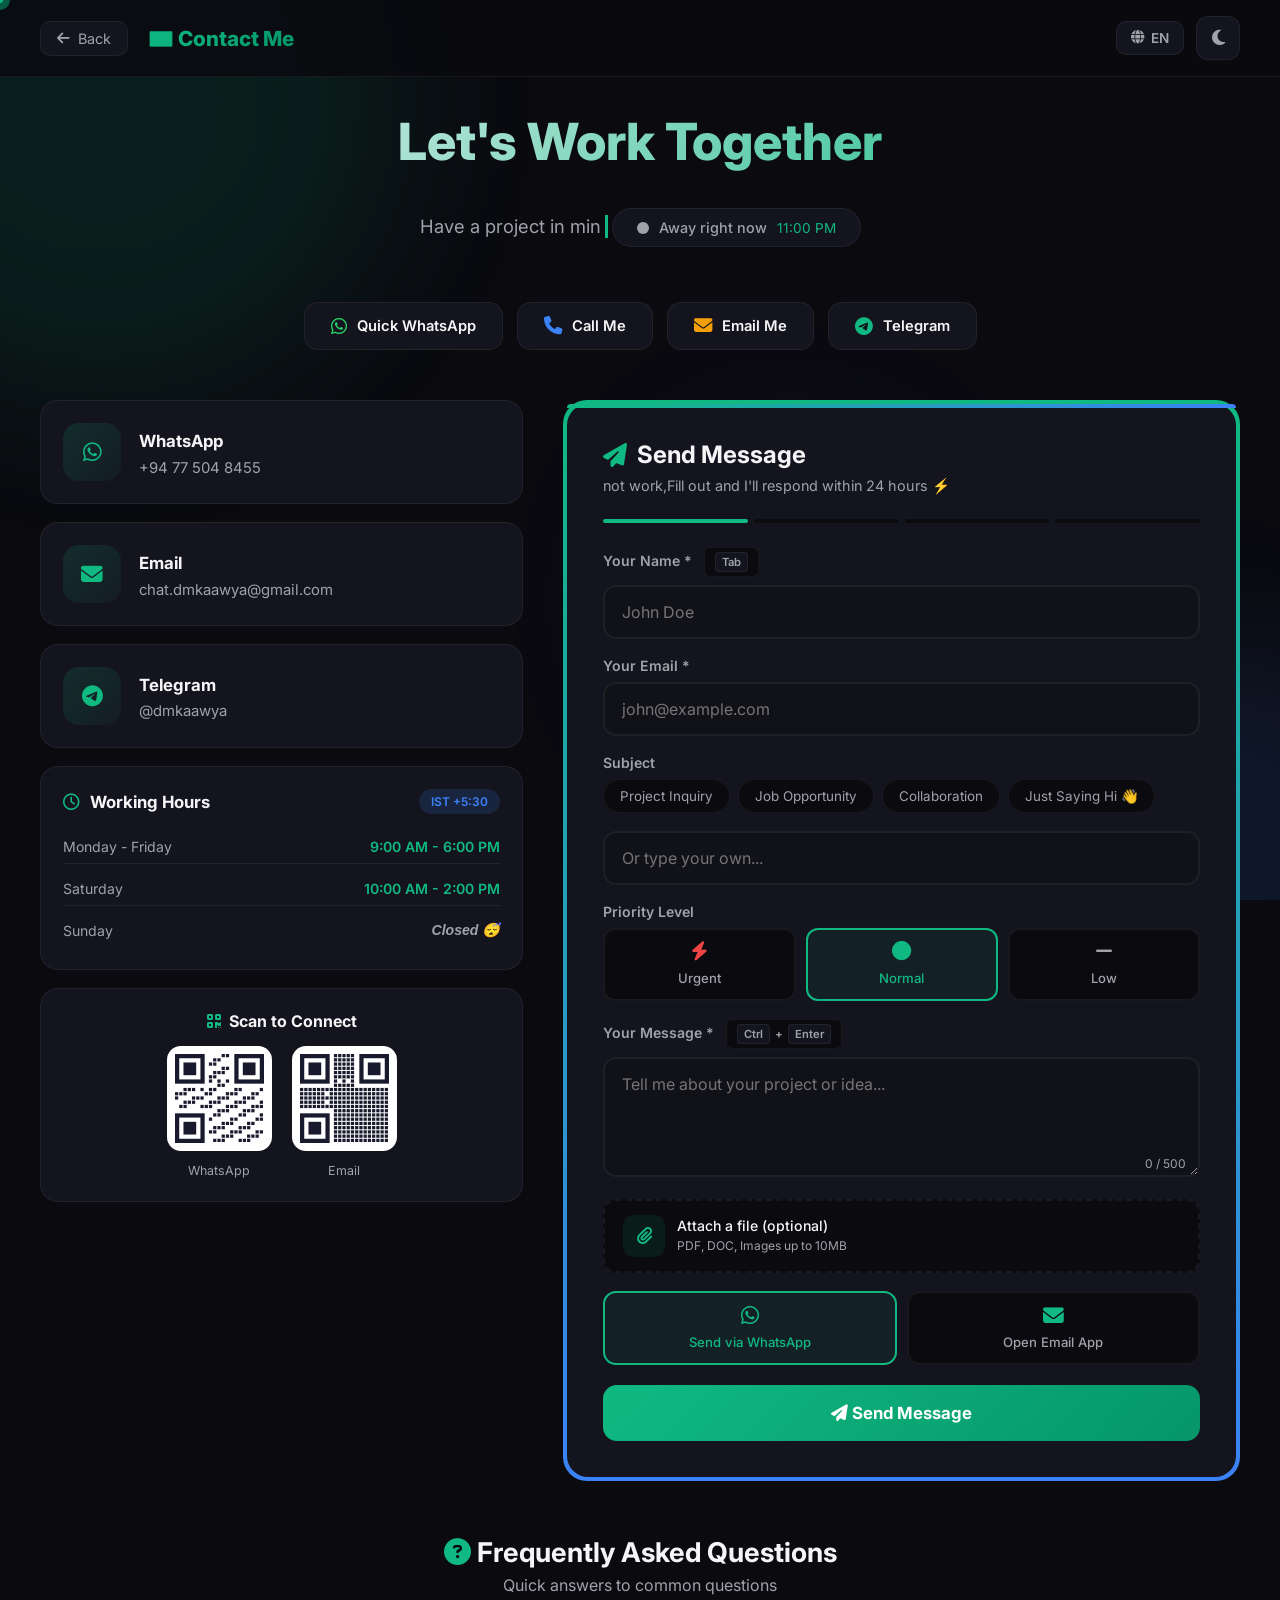
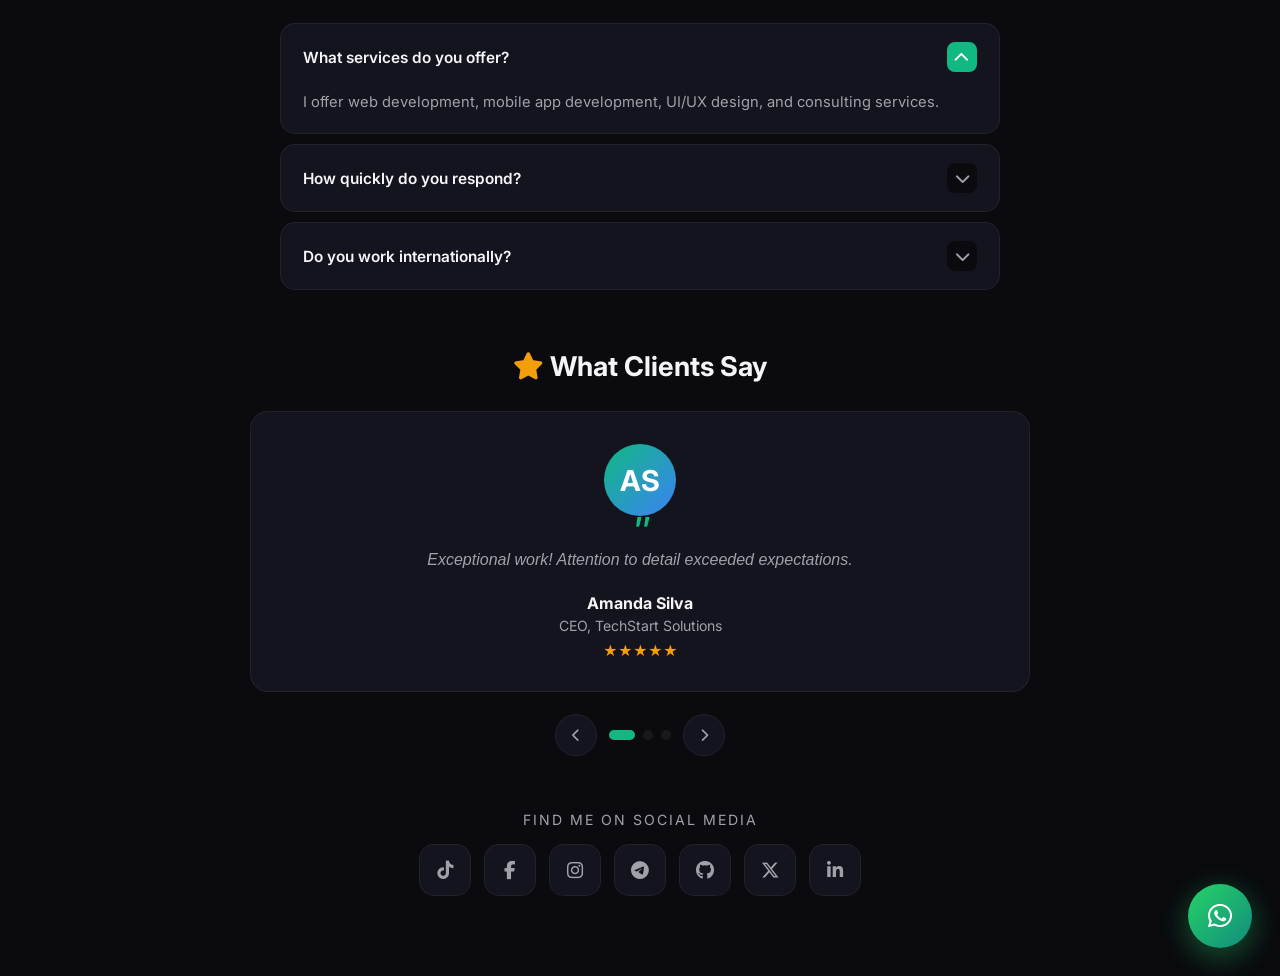
==== commit 06311bc2: "Update contact.html" ====
--- a/contact.html
+++ b/contact.html
@@ -483,7 +483,7 @@
             <div class="form-wrap">
                 <div class="form-inner">
                     <h2 class="form-title"><i class="fa-solid fa-paper-plane" style="color:var(--accent)"></i> Send Message</h2>
-                    <p class="form-subtitle">Fill out and I'll respond within 24 hours ⚡</p>
+                    <p class="form-subtitle">not work,Fill out and I'll respond within 24 hours ⚡</p>
                     
                     <div class="form-progress">
                         <div class="progress-step active" id="step1"></div>
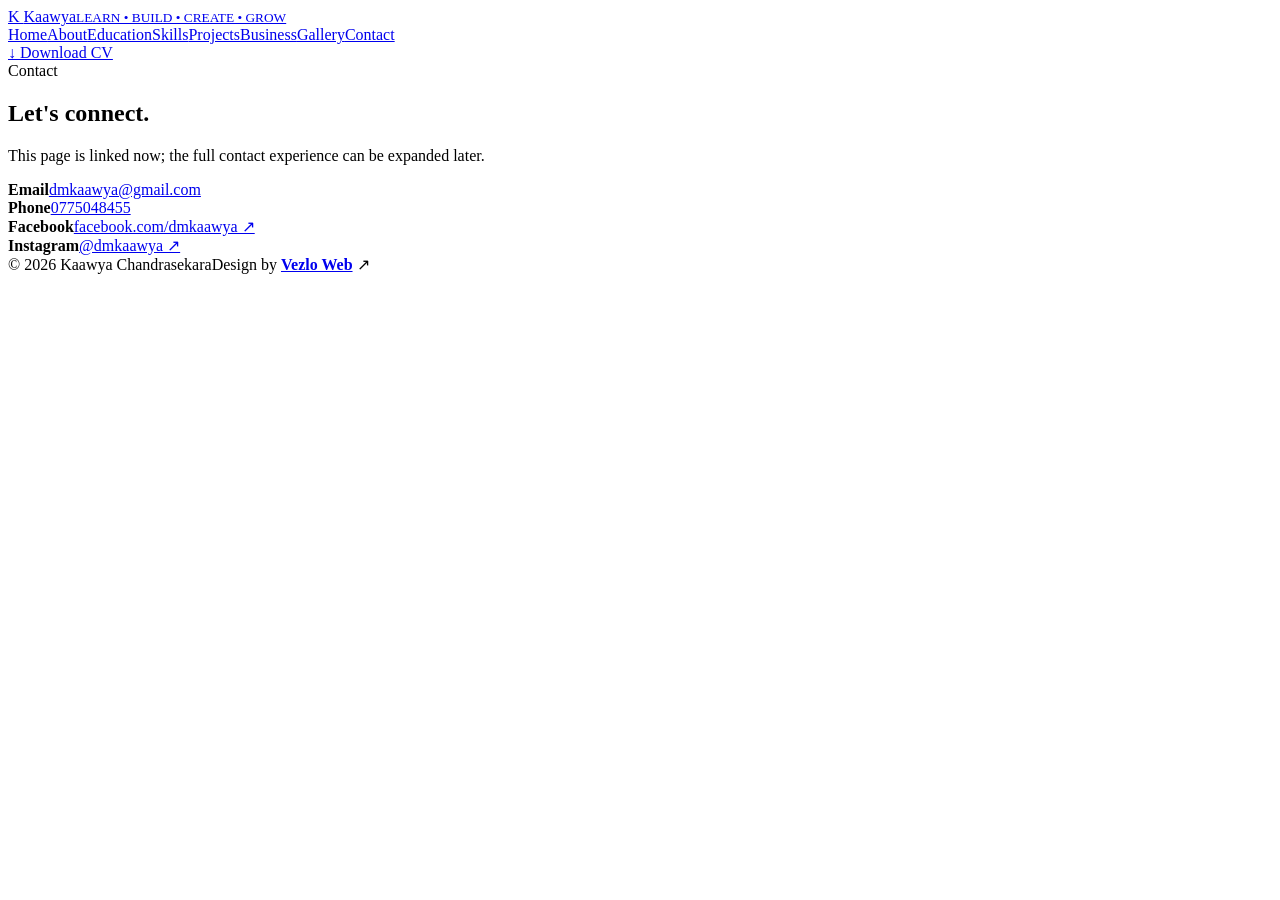
==== commit faeae67c: "Add files via upload" ====
--- a/contact.html
+++ b/contact.html
@@ -1,1001 +1 @@
-<!DOCTYPE html>
-<html lang="en">
-<head>
-    <meta charset="UTF-8">
-    <meta name="viewport" content="width=device-width, initial-scale=1.0">
-    <title>Contact | Kaawya Chandrasekara</title>
-    <link href="https://fonts.googleapis.com/css2?family=Inter:wght@300;400;500;600;700;800&display=swap" rel="stylesheet">
-    <link rel="stylesheet" href="https://cdnjs.cloudflare.com/ajax/libs/font-awesome/6.5.0/css/all.min.css">
-    <style>
-        *{margin:0;padding:0;box-sizing:border-box}
-        
-        :root{
-            --bg:#0a0a0f;--bg2:#111118;--card:#14141e;
-            --text:#f5f5f7;--text2:#a1a1aa;--accent:#10b981;
-            --accent2:#3b82f6;--border:rgba(255,255,255,0.06);
-            --success:#22c55e;--warning:#f59e0b;--danger:#ef4444;
-            --gradient:linear-gradient(135deg,#10b981,#059669);
-            --whatsapp:#25d366;
-        }
-        
-        [data-theme="light"]{
-            --bg:#f8fafc;--bg2:#e2e8f0;--card:#ffffff;
-            --text:#1e293b;--text2:#64748b;--border:rgba(0,0,0,0.08);
-        }
-        
-        body{font-family:'Inter',sans-serif;background:var(--bg);color:var(--text);min-height:100vh;transition:all .4s ease;cursor:none}
-        
-        /* Feature 6: Custom Cursor */
-        .custom-cursor{
-            position:fixed;width:20px;height:20px;border-radius:50%;
-            background:rgba(16,185,129,0.5);pointer-events:none;z-index:99999;
-            transition:transform .15s ease,m opacity .3s;
-            transform:translate(-50%,-50%);mix-blend-mode:difference;
-        }
-        .custom-cursor.click{transform:translate(-50%,-50%) scale(0.8)}
-        .cursor-dot{
-            position:fixed;width:6px;height:6px;border-radius:50%;
-            background:var(--accent);pointer-events:none;z-index:99999;
-            transform:translate(-50%,-50%);
-        }
-        
-        @media(max-width:768px){
-            .custom-cursor,.cursor-dot{display:none}
-            body{cursor:auto}
-        }
-        
-        /* Page Transition */
-        .page-wrapper{opacity:0;animation:pageIn .6s ease forwards}
-        @keyframes pageIn{from{opacity:0;transform:translateY(20px)}to{opacity:1;transform:translateY(0)}}
-        
-        /* Animated Background */
-        .bg-animation{position:fixed;top:0;left:0;width:100%;height:100%;z-index:-1;overflow:hidden}
-        .bg-orb{position:absolute;border-radius:50%;filter:blur(80px);opacity:.12;animation:float 20s infinite ease-in-out}
-        .bg-orb:nth-child(1){width:600px;height:600px;background:var(--accent);top:-200px;left:-200px}
-        .bg-orb:nth-child(2){width:400px;height:400px;background:var(--accent2);bottom:-150px;right:-150px;animation-delay:-7s}
-        .bg-orb:nth-child(3){width:300px;height:300px;background:#8b5cf6;top:50%;left:50%;animation-delay:-14s}
-        @keyframes float{0%,100%{transform:translate(0,0) scale(1)}33%{transform:translate(30px,-30px) scale(1.05)}66%{transform:translate(-20px,20px) scale(.95)}}
-        
-        /* Navigation */
-        .nav{position:fixed;top:0;left:0;right:0;z-index:1000;padding:16px 40px;display:flex;justify-content:space-between;align-items:center;backdrop-filter:blur(20px);background:rgba(10,10,15,0.85);border-bottom:1px solid var(--border)}
-        [data-theme="light"] .nav{background:rgba(248,250,252,0.9)}
-        .nav-left{display:flex;align-items:center;gap:20px}
-        .nav-back{color:var(--text2);text-decoration:none;font-size:.9rem;display:flex;align-items:center;gap:8px;transition:all .3s;padding:8px 16px;border-radius:10px;background:var(--card);border:1px solid var(--border);position:relative;overflow:hidden}
-        .nav-back:hover{color:var(--accent);transform:translateX(-3px)}
-        .nav-logo{font-size:1.3rem;font-weight:800;background:var(--gradient);-webkit-background-clip:text;-webkit-text-fill-color:transparent}
-        .nav-actions{display:flex;align-items:center;gap:12px}
-        
-        /* Feature 7: Language Toggle */
-        .lang-toggle{padding:8px 14px;border-radius:10px;background:var(--card);border:1px solid var(--border);color:var(--text2);cursor:pointer;font-size:.85rem;font-weight:600;transition:all .3s;font-family:inherit;display:flex;align-items:center;gap:6px}
-        .lang-toggle:hover{color:var(--accent);border-color:var(--accent)}
-        
-        .theme-toggle{width:44px;height:44px;border-radius:12px;background:var(--card);border:1px solid var(--border);color:var(--text2);cursor:pointer;transition:all .3s;display:flex;align-items:center;justify-content:center;font-size:1.1rem}
-        .theme-toggle:hover{background:var(--warning);color:white;border-color:var(--warning)}
-        
-        /* Main Section */
-        .contact-section{padding:110px 40px 80px;min-height:100vh}
-        .contact-container{max-width:1200px;margin:0 auto;width:100%}
-        
-        /* Header */
-        .contact-header{text-align:center;margin-bottom:55px}
-        .contact-title{font-size:3.2rem;font-weight:800;margin-bottom:16px;background:linear-gradient(135deg,var(--text),var(--accent),var(--accent2));-webkit-background-clip:text;-webkit-text-fill-color:transparent;background-size:200% auto;animation:shimmer 3s linear infinite}
-        @keyframes shimmer{to{background-position:200% center}}
-        .typing-text{display:inline-block;min-height:1.5em}
-        .typing-cursor{display:inline-block;width:3px;height:1.2em;background:var(--accent);margin-left:4px;animation:blink 1s infinite;vertical-align:text-bottom}
-        @keyframes blink{0%,50%{opacity:1}51%,100%{opacity:0}}
-        .contact-sub{color:var(--text2);font-size:1.15rem;margin-top:12px}
-        
-        /* Status Bar */
-        .status-bar{display:inline-flex;align-items:center;gap:10px;background:var(--card);padding:10px 24px;border-radius:50px;border:1px solid var(--border);margin-top:20px}
-        .status-dot{width:12px;height:12px;border-radius:50%;background:var(--success);animation:pulse 2s infinite}
-        .status-dot.offline{background:var(--text2);animation:none}
-        @keyframes pulse{0%,100%{box-shadow:0 0 0 0 rgba(34,197,94,0.4)}50%{box-shadow:0 0 0 10px rgba(34,197,94,0)}}
-        .status-text{font-size:.9rem;font-weight:500;color:var(--text2)}
-        .status-time{font-size:.85rem;color:var(--accent)}
-        
-        /* Quick Actions - FIXED CLICK */
-        .quick-actions{display:flex;justify-content:center;gap:14px;margin:35px 0 50px;flex-wrap:wrap}
-        .quick-btn{display:flex;align-items:center;gap:10px;padding:14px 26px;background:var(--card);border:1px solid var(--border);border-radius:14px;color:var(--text);text-decoration:none;font-weight:600;font-size:.92rem;transition:all .3s;font-family:inherit;position:relative;overflow:hidden}
-        .quick-btn::after{content:'';position:absolute;width:100%;height:100%;top:0;left:0;background:radial-gradient(circle,var(--accent) 10%,transparent 10%);transform:scale(10);opacity:0;transition:transform .5s,opacity .5s}
-        .quick-btn:active::after{transform:scale(0);opacity:.3;transition:0s}
-        .quick-btn:hover{transform:translateY(-4px);box-shadow:0 12px 35px rgba(0,0,0,0.2);border-color:var(--accent)}
-        .quick-btn i{font-size:1.15rem;color:var(--accent);position:relative;z-index:1}
-        .quick-btn span{position:relative;z-index:1}
-        .quick-btn.whatsapp i{color:var(--whatsapp)}
-        .quick-btn.call i{color:var(--accent2)}
-        .quick-btn.email i{color:var(--warning)}
-        
-        /* Main Grid */
-        .contact-grid{display:grid;grid-template-columns:1fr 1.4fr;gap:40px;align-items:start}
-        .left-col{display:flex;flex-direction:column;gap:18px}
-        
-        /* Info Cards - FIXED TO WORK ON CLICK */
-        .info-card{display:flex;align-items:center;gap:18px;padding:22px;background:var(--card);border:1px solid var(--border);border-radius:18px;transition:all .4s cubic-bezier(.175,.885,.32,1.275);text-decoration:none;color:inherit;position:relative;overflow:hidden;cursor:pointer}
-        .info-card::before{content:'';position:absolute;top:0;left:0;width:4px;height:100%;background:var(--accent);opacity:0;transition:opacity .3s}
-        .info-card::after{content:'';position:absolute;width:100%;height:100%;top:0;left:0;background:radial-gradient(circle at center,rgba(16,185,129,0.15),transparent 70%);opacity:0;transition:opacity .3s}
-        .info-card:hover{border-color:var(--accent);transform:translateX(10px) scale(1.02);box-shadow:0 10px 40px rgba(16,185,129,0.15)}
-        .info-card:hover::before{opacity:1}
-        .info-card:hover::after{opacity:1}
-        .info-icon{width:58px;height:58px;border-radius:16px;background:linear-gradient(135deg,rgba(16,185,129,0.15),rgba(16,185,129,0.05));display:flex;align-items:center;justify-content:center;color:var(--accent);font-size:1.35rem;flex-shrink:0;transition:all .3s;position:relative;z-index:1}
-        .info-card:hover .info-icon{transform:scale(1.1) rotate(-5deg);background:linear-gradient(135deg,rgba(16,185,129,0.25),rgba(16,185,129,0.1))}
-        .info-details{position:relative;z-index:1}
-        .info-details h3{font-size:1.05rem;margin-bottom:4px;display:flex;align-items:center;gap:8px}
-        .info-details p{color:var(--text2);font-size:.93rem}
-        .copy-btn{width:28px;height:28px;border-radius:8px;background:transparent;border:1px solid var(--border);color:var(--text2);cursor:pointer;transition:all .3s;display:flex;align-items:center;justify-content:center;font-size:.75rem;opacity:0;position:relative;z-index:2}
-        .info-card:hover .copy-btn{opacity:1}
-        .copy-btn:hover{background:var(--accent);color:white;border-color:var(--accent);transform:scale(1.1)}
-        .copy-btn.copied{background:var(--success);color:white;border-color:var(--success)}
-        
-        /* Click hint */
-        .click-hint{font-size:.72rem;color:var(--accent);opacity:0;transition:opacity .3s;margin-left:auto;padding:6px 12px;background:rgba(16,185,129,0.1);border-radius:20px;position:relative;z-index:1}
-        .info-card:hover .click-hint{opacity:1}
-        
-        /* Working Hours Card */
-        .hours-card{background:var(--card);border:1px solid var(--border);border-radius:18px;padding:22px}
-        .hours-header{display:flex;justify-content:space-between;align-items:center;margin-bottom:16px}
-        .hours-header h3{font-size:1.05rem;display:flex;align-items:center;gap:10px}
-        .timezone-badge{font-size:.75rem;padding:5px 12px;border-radius:20px;background:rgba(59,130,246,0.15);color:var(--accent2);font-weight:600}
-        .hours-list{display:flex;flex-direction:column;gap:8px}
-        .hour-row{display:flex;justify-content:space-between;padding:8px 0;border-bottom:1px solid var(--border);font-size:.88rem}
-        .hour-row:last-child{border-bottom:none}
-        .hour-day{color:var(--text2)}
-        .hour-time{font-weight:600;color:var(--accent)}
-        .hour-time.closed{color:var(--text2);font-style:italic}
-        
-        /* QR Code Section */
-        .qr-section{background:var(--card);border:1px solid var(--border);border-radius:18px;padding:22px;text-align:center}
-        .qr-section h3{font-size:1rem;margin-bottom:15px;display:flex;align-items:center;justify-content:center;gap:8px}
-        .qr-codes{display:flex;justify-content:center;gap:20px;flex-wrap:wrap}
-        .qr-item{text-align:center}
-        .qr-code{width:105px;height:105px;background:white;border-radius:14px;padding:8px;display:flex;align-items:center;justify-content:center;margin-bottom:8px;transition:transform .3s;cursor:pointer}
-        .qr-code:hover{transform:scale(1.08)}
-        .qr-code canvas{width:100%!important;height:100%!important}
-        .qr-label{font-size:.78rem;color:var(--text2)}
-        
-        /* Form with Animated Border */
-        .form-wrap{position:relative;border-radius:24px;padding:4px;background:linear-gradient(var(--accent),var(--accent2),#8b5cf6,var(--accent));background-size:300% 300%;animation:borderGlow 4s linear infinite}
-        @keyframes borderGlow{0%{background-position:0% 50%}50%{background-position:100% 50%}100%{background-position:0% 50%}}
-        .form-inner{background:var(--card);border-radius:21px;padding:36px;position:relative;z-index:1}
-        .form-inner::before{content:'';position:absolute;top:0;left:0;right:0;height:4px;background:linear-gradient(90deg,var(--accent),var(--accent2));border-radius:21px 21px 0 0}
-        
-        .form-title{font-size:1.5rem;font-weight:700;margin-bottom:8px;display:flex;align-items:center;gap:10px}
-        .form-subtitle{color:var(--text2);font-size:.9rem;margin-bottom:24px}
-        
-        /* Form Progress */
-        .form-progress{display:flex;gap:6px;margin-bottom:24px}
-        .progress-step{flex:1;height:4px;border-radius:2px;background:var(--bg);transition:all .4s}
-        .progress-step.active{background:var(--accent)}
-        .progress-step.filled{background:var(--accent)}
-        
-        .form-group{margin-bottom:18px;position:relative}
-        .form-group label{display:block;font-size:.88rem;font-weight:600;color:var(--text2);margin-bottom:8px}
-        .form-input,.form-textarea{width:100%;padding:15px 17px;background:var(--bg2);border:2px solid var(--border);border-radius:13px;color:var(--text);font-size:1rem;font-family:inherit;transition:all .3s}
-        .form-input:focus,.form-textarea:focus{outline:none;border-color:var(--accent);box-shadow:0 0 0 4px rgba(16,185,129,0.1);transform:translateY(-2px)}
-        .form-input.valid{border-color:var(--success)}
-        .form-input.invalid{border-color:var(--danger)}
-        .validation-msg{font-size:.8rem;margin-top:5px;display:none}
-        .validation-msg.error{display:block;color:var(--danger)}
-        .validation-msg.success{display:block;color:var(--success)}
-        
-        /* Character Counter */
-        .char-counter{position:absolute;right:14px;bottom:10px;font-size:.75rem;color:var(--text2);transition:color .3s}
-        .char-counter.warning{color:var(--warning)}
-        .char-counter.danger{color:var(--danger)}
-        .form-textarea{min-height:120px;resize:vertical;padding-right:70px}
-        
-        /* Subject Tags */
-        .subject-tags{display:flex;gap:8px;flex-wrap:wrap;margin-bottom:18px}
-        .subject-tag{padding:8px 16px;border-radius:20px;background:var(--bg);border:1px solid var(--border);color:var(--text2);cursor:pointer;font-size:.84rem;transition:all .3s;font-family:inherit}
-        .subject-tag:hover,.subject-tag.active{background:var(--accent);color:white;border-color:var(--accent)}
-        
-        /* Feature 9: Priority Selector */
-        .priority-selector{display:flex;gap:10px;margin-bottom:18px}
-        .priority-option{flex:1;padding:12px;border-radius:12px;background:var(--bg);border:2px solid var(--border);cursor:pointer;text-align:center;transition:all .3s;font-family:inherit}
-        .priority-option:hover{border-color:var(--accent)}
-        .priority-option.active{border-color:var(--accent);background:rgba(16,185,129,0.08)}
-        .priority-option i{font-size:1.2rem;display:block;margin-bottom:5px}
-        .priority-option span{font-size:.82rem;color:var(--text2);font-weight:500}
-        .priority-option.active span{color:var(--accent)}
-        .priority-option.urgent i{color:var(--danger)}
-        .priority-option.normal i{color:var(--accent)}
-        .priority-option.low i{color:var(--text2)}
-        
-        /* Feature 8: File Attachment */
-        .file-attach{display:flex;align-items:center;gap:12px;padding:14px 18px;background:var(--bg);border:2px dashed var(--border);border-radius:13px;cursor:pointer;transition:all .3s;margin-bottom:18px}
-        .file-attach:hover{border-color:var(--accent);background:rgba(16,185,129,0.05)}
-        .file-attach.has-file{border-style:solid;border-color:var(--success)}
-        .file-icon{width:42px;height:42px;border-radius:10px;background:rgba(16,185,129,0.1);display:flex;align-items:center;justify-content:center;color:var(--accent);font-size:1.1rem}
-        .file-info{flex:1}
-        .file-info p{font-size:.88rem;font-weight:500}
-        .file-info small{font-size:.75rem;color:var(--text2)}
-        .file-attach input{display:none}
-        
-        /* Send Options */
-        .send-options{display:flex;gap:10px;margin-bottom:20px}
-        .send-option{flex:1;padding:12px;border-radius:13px;background:var(--bg);border:2px solid var(--border);cursor:pointer;transition:all .3s;text-align:center;font-family:inherit}
-        .send-option:hover{border-color:var(--accent)}
-        .send-option.active{border-color:var(--accent);background:rgba(16,185,129,0.08)}
-        .send-option i{font-size:1.3rem;display:block;margin-bottom:6px;color:var(--accent)}
-        .send-option span{font-size:.82rem;color:var(--text2);font-weight:500}
-        .send-option.active span{color:var(--accent)}
-        
-        /* Submit Button with Ripple */
-        .submit-btn{width:100%;padding:18px;background:var(--gradient);border:none;border-radius:14px;color:white;font-size:1.05rem;font-weight:700;cursor:pointer;display:flex;align-items:center;justify-content:center;gap:10px;transition:all .4s;font-family:inherit;position:relative;overflow:hidden}
-        .submit-btn::before{content:'';position:absolute;top:0;left:-100%;width:100%;height:100%;background:linear-gradient(90deg,transparent,rgba(255,255,255,0.2),transparent);transition:left .5s}
-        .submit-btn:hover::before{left:100%}
-        .submit-btn:hover{transform:translateY(-3px);box-shadow:0 15px 45px rgba(16,185,129,0.35)}
-        .submit-btn:active{transform:translateY(-1px) scale(0.98)}
-        .submit-btn.loading{pointer-events:none;opacity:.85}
-        .submit-btn .spinner{display:none;width:20px;height:20px;border:2px solid transparent;border-top-color:white;border-radius:50%;animation:spin .8s linear infinite}
-        .submit-btn.loading .spinner{display:block}
-        .submit-btn.loading .btn-text{display:none}
-        @keyframes spin{to{transform:rotate(360deg)}}
-        
-        /* Redirect Timer */
-        .redirect-timer{display:none;margin-top:18px;padding:18px;background:rgba(59,130,246,0.1);border:1px solid rgba(59,130,246,0.3);border-radius:13px;text-align:center}
-        .redirect-timer.show{display:block;animation:slideInUp .4s ease}
-        @keyframes slideInUp{from{opacity:0;transform:translateY(15px)}to{opacity:1;transform:translateY(0)}}
-        .timer-circle{width:60px;height:60px;border-radius:50%;border:4px solid var(--bg);border-top-color:var(--accent2);margin:0 auto 12px;animation:spinCount 1s linear infinite}
-        @keyframes spinCount{to{transform:rotate(360deg)}}
-        .timer-number{font-size:2rem;font-weight:700;color:var(--accent2)}
-        .cancel-redirect{font-size:.82rem;color:var(--text2);cursor:pointer;text-decoration:underline;margin-top:10px;display:inline-block}
-        .cancel-redirect:hover{color:var(--danger)}
-        
-        /* Success Message */
-        .success-msg{display:none;padding:18px;background:rgba(16,185,129,0.1);border:1px solid var(--accent);border-radius:13px;text-align:center;margin-top:18px;animation:slideInUp .4s ease}
-        .success-msg.show{display:flex;align-items:center;justify-content:center;gap:10px;color:var(--accent);font-weight:600}
-        .success-msg i{font-size:1.3rem}
-        
-        /* Draft Indicator */
-        .draft-indicator{display:none;align-items:center;gap:8px;padding:10px 16px;background:rgba(245,158,11,0.1);border:1px solid rgba(245,158,11,0.3);border-radius:10px;font-size:.85rem;color:var(--warning);margin-bottom:16px}
-        .draft-indicator.show{display:flex}
-        .draft-indicator i{animation:pulse 1.5s infinite}
-        
-        /* FAQ Section */
-        .faq-section{margin-top:55px}
-        .faq-header{text-align:center;margin-bottom:28px}
-        .faq-header h2{font-size:1.7rem;font-weight:700}
-        .faq-header p{color:var(--text2);margin-top:6px}
-        .faq-list{max-width:720px;margin:0 auto;display:flex;flex-direction:column;gap:10px}
-        .faq-item{background:var(--card);border:1px solid var(--border);border-radius:15px;overflow:hidden;transition:all .3s}
-        .faq-item:hover{border-color:rgba(16,185,129,0.3)}
-        .faq-question{padding:18px 22px;display:flex;justify-content:space-between;align-items:center;cursor:pointer;font-weight:600;font-size:.96rem;transition:all .3s}
-        .faq-question:hover{color:var(--accent)}
-        .faq-icon{width:30px;height:30px;border-radius:8px;background:var(--bg);display:flex;align-items:center;justify-content:center;transition:all .3s;flex-shrink:0;color:var(--text2)}
-        .faq-item.active .faq-icon{transform:rotate(180deg);background:var(--accent);color:white}
-        .faq-answer{max-height:0;overflow:hidden;transition:max-height .4s ease,padding .3s}
-        .faq-item.active .faq-answer{max-height:250px;padding:0 22px 18px}
-        .faq-answer p{color:var(--text2);line-height:1.7;font-size:.92rem}
-        
-        /* Testimonials */
-        .testimonials-section{margin-top:60px}
-        .testimonials-header{text-align:center;margin-bottom:28px}
-        .testimonials-header h2{font-size:1.7rem;font-weight:700}
-        .testimonial-slider{max-width:780px;margin:0 auto;position:relative;overflow:hidden}
-        .testimonial-track{display:flex;transition:transform .5s cubic-bezier(.25,.46,.45,.94)}
-        .testimonial-card{min-width:100%;padding:32px;background:var(--card);border:1px solid var(--border);border-radius:18px;text-align:center}
-        .testimonial-avatar{width:72px;height:72px;border-radius:50%;background:linear-gradient(135deg,var(--accent),var(--accent2));display:flex;align-items:center;justify-content:center;margin:0 auto 16px;font-size:1.8rem;color:white;font-weight:700}
-        .testimonial-text{font-size:1rem;line-height:1.8;color:var(--text2);margin-bottom:18px;font-style:italic}
-        .testimonial-text::before{content:'"';font-size:2.8rem;color:var(--accent);line-height:0;display:block;margin-bottom:14px}
-        .testimonial-author{font-weight:700;font-size:1rem}
-        .testimonial-role{color:var(--text2);font-size:.88rem;margin-top:4px}
-        .testimonial-stars{color:var(--warning);margin-top:8px;font-size:.88rem}
-        .slider-controls{display:flex;justify-content:center;gap:12px;margin-top:22px}
-        .slider-btn{width:42px;height:42px;border-radius:50%;background:var(--card);border:1px solid var(--border);color:var(--text2);cursor:pointer;transition:all .3s;display:flex;align-items:center;justify-content:center}
-        .slider-btn:hover{background:var(--accent);color:white;border-color:var(--accent);transform:scale(1.1)}
-        .slider-dots{display:flex;gap:8px;align-items:center}
-        .slider-dot{width:10px;height:10px;border-radius:50%;background:var(--border);cursor:pointer;transition:all .3s}
-        .slider-dot.active{background:var(--accent);width:26px;border-radius:5px}
-        
-        /* Social Row */
-        .social-section{margin-top:55px;text-align:center}
-        .social-label{font-size:.88rem;color:var(--text2);margin-bottom:16px;text-transform:uppercase;letter-spacing:2px}
-        .social-row{display:flex;justify-content:center;gap:13px;flex-wrap:wrap}
-        .social-btn{width:52px;height:52px;border-radius:15px;background:var(--card);border:1px solid var(--border);display:flex;align-items:center;justify-content:center;color:var(--text2);text-decoration:none;font-size:1.15rem;transition:all .4s cubic-bezier(.175,.885,.32,1.275)}
-        .social-btn:hover{transform:translateY(-6px) scale(1.1);color:white;border-color:transparent}
-        .social-btn.tiktok:hover{background:#000000}
-        .social-btn.facebook:hover{background:#1877f2}
-        .social-btn.instagram:hover{background:linear-gradient(45deg,#f09433,#e6683c,#dc2743,#cc2366,#bc1888)}
-        .social-btn.telegram:hover{background:#0088cc}
-        .social-btn.github:hover{background:#333}
-        .social-btn.twitter:hover{background:#000}
-        .social-btn.linkedin:hover{background:#0a66c2}
-        
-        /* Floating Chat Widget */
-        .chat-widget{position:fixed;bottom:28px;right:28px;z-index:9999}
-        .chat-toggle{width:64px;height:64px;border-radius:50%;background:linear-gradient(135deg,var(--whatsapp),#128c7e);border:none;color:white;font-size:1.7rem;cursor:pointer;display:flex;align-items:center;justify-content:center;box-shadow:0 8px 30px rgba(37,211,106,0.4);transition:all .3s;animation:chatPulse 2s infinite}
-        @keyframes chatPulse{0%,100%{box-shadow:0 8px 30px rgba(37,211,106,0.4)}50%{box-shadow:0 8px 40px rgba(37,211,106,0.6),0 0 0 15px rgba(37,211,106,0.1)}}
-        .chat-toggle:hover{transform:scale(1.1)}
-        .chat-tooltip{position:absolute;right:74px;top:50%;transform:translateY(-50%);background:var(--card);border:1px solid var(--border);padding:12px 18px;border-radius:12px;white-space:nowrap;font-size:.86rem;font-weight:500;opacity:0;pointer-events:none;transition:all .3s;box-shadow:0 5px 20px rgba(0,0,0,0.2)}
-        .chat-tooltip::after{content:'';position:absolute;right:-8px;top:50%;transform:translateY(-50%);border:8px solid transparent;border-left-color:var(--border)}
-        .chat-widget:hover .chat-tooltip{opacity:1;right:78px}
-        
-        /* Toast */
-        .toast{position:fixed;bottom:95px;left:50%;transform:translateX(-50%) translateY(20px);background:var(--card);border:1px solid var(--border);color:var(--text);padding:13px 26px;border-radius:12px;font-weight:500;z-index:12000;opacity:0;transition:all .3s;box-shadow:0 10px 30px rgba(0,0,0,0.3);display:flex;align-items:center;gap:10px}
-        .toast.show{opacity:1;transform:translateX(-50%) translateY(0)}
-        .toast.success{border-color:var(--accent);color:var(--accent)}
-        
-        /* Shortcut Hint */
-        .shortcut-hint{display:inline-flex;align-items:center;gap:5px;padding:4px 10px;background:var(--bg);border:1px solid var(--border);border-radius:6px;font-size:.72rem;color:var(--text2);margin-left:8px}
-        .shortcut-hint kbd{padding:2px 6px;background:var(--card);border-radius:4px;font-family:inherit;font-size:.7rem;border:1px solid var(--border)}
-        
-        /* Feature 4: Notification Badge */
-        .notif-badge{position:absolute;top:-4px;right:-4px;width:18px;height:18px;border-radius:50%;background:var(--danger);color:white;font-size:.65rem;display:flex;align-items:center;justify-content:center;font-weight:700;animation:badgePulse 2s infinite}
-        @keyframes badgePulse{0%,100%{transform:scale(1)}50%{transform:scale(1.15)}}
-        
-        /* Responsive */
-        @media(max-width:900px){
-            .contact-grid{grid-template-columns:1fr}
-            .nav{padding:12px 20px}
-            .contact-section{padding:95px 16px 60px}
-            .contact-title{font-size:2.2rem}
-            .quick-actions{flex-direction:column;align-items:center}
-            .quick-btn{width:100%;max-width:280px;justify-content:center}
-            .send-options,.priority-selector{flex-direction:column}
-        }
-    </style>
-</head>
-<body>
-
-<!-- Feature 6: Custom Cursor -->
-<div class="custom-cursor" id="cursor"></div>
-<div class="cursor-dot" id="cursorDot"></div>
-
-<!-- Animated Background -->
-<div class="bg-animation">
-    <div class="bg-orb"></div>
-    <div class="bg-orb"></div>
-    <div class="bg-orb"></div>
-</div>
-
-<!-- Page Wrapper for Transition -->
-<div class="page-wrapper">
-
-<nav class="nav">
-    <div class="nav-left">
-        <a href="index.html" class="nav-back"><i class="fa-solid fa-arrow-left"></i> Back</a>
-        <div class="nav-logo">📧 Contact Me</div>
-    </div>
-    <div class="nav-actions">
-        <!-- Feature 7: Language Toggle -->
-        <button class="lang-toggle" onclick="toggleLanguage()" title="Change Language">
-            <i class="fa-solid fa-globe"></i> <span id="langText">EN</span>
-        </button>
-        <!-- Theme Toggle -->
-        <button class="theme-toggle" onclick="toggleTheme()" title="Toggle Theme">
-            <i class="fa-solid fa-moon" id="themeIcon"></i>
-        </button>
-    </div>
-</nav>
-
-<section class="contact-section">
-    <div class="contact-container">
-        <!-- Header -->
-        <div class="contact-header">
-            <h1 class="contact-title" data-i18n="title">Let's Work Together</h1>
-            <p class="contact-sub typing-text"><span id="typingText"></span><span class="typing-cursor"></span></p>
-            
-            <div class="status-bar">
-                <span class="status-dot" id="statusDot"></span>
-                <span class="status-text" id="statusText">Checking...</span>
-                <span class="status-time" id="currentTime"></span>
-            </div>
-        </div>
-        
-        <!-- Quick Actions - All links work now! -->
-        <div class="quick-actions">
-            <a href="https://wa.me/947775048455?text=Hi! I'd like to discuss a project." target="_blank" class="quick-btn whatsapp" onclick="trackAction('quick_whatsapp')">
-                <i class="fa-brands fa-whatsapp"></i> <span>Quick WhatsApp</span>
-            </a>
-            <a href="tel:+947775048455" class="quick-btn call" onclick="trackAction('quick_call')">
-                <i class="fa-solid fa-phone"></i> <span>Call Me</span>
-            </a>
-            <a href="mailto:chat.dmkaawya@gmail.com?subject=Project Inquiry&body=Hi Kaawya," target="_blank" class="quick-btn email" onclick="trackAction('quick_email')">
-                <i class="fa-solid fa-envelope"></i> <span>Email Me</span>
-            </a>
-            <a href="https://t.me/dmkaawya" target="_blank" class="quick-btn" onclick="trackAction('quick_telegram')">
-                <i class="fa-brands fa-telegram"></i> <span>Telegram</span>
-            </a>
-        </div>
-        
-        <div class="contact-grid">
-            <!-- Left Column -->
-            <div class="left-col">
-                
-                <!-- WHATSAPP CARD - NOW WORKS ON CLICK! -->
-                <div class="info-card" onclick="openWhatsApp()" data-action="whatsapp_click">
-                    <div class="info-icon"><i class="fa-brands fa-whatsapp"></i></div>
-                    <div class="info-details">
-                        <h3>WhatsApp 
-                            <button class="copy-btn" onclick="event.stopPropagation();copyToClipboard('+94 77 504 8455',this)" title="Copy number">
-                                <i class="fa-solid fa-copy"></i>
-                            </button>
-                            <span class="click-hint"><i class="fa-solid fa-arrow-up-right-from-square"></i></span>
-                        </h3>
-                        <p>+94 77 504 8455</p>
-                    </div>
-                </div>
-                
-                <!-- EMAIL CARD - NOW WORKS ON CLICK! -->
-                <div class="info-card" onclick="openEmail()" data-action="email_click">
-                    <div class="info-icon"><i class="fa-solid fa-envelope"></i></div>
-                    <div class="info-details">
-                        <h3>Email 
-                            <button class="copy-btn" onclick="event.stopPropagation();copyToClipboard('chat.dmkaawya@gmail.com',this)" title="Copy email">
-                                <i class="fa-solid fa-copy"></i>
-                            </button>
-                            <span class="click-hint"><i class="fa-solid fa-arrow-up-right-from-square"></i></span>
-                        </h3>
-                        <p>chat.dmkaawya@gmail.com</p>
-                    </div>
-                </div>
-                
-                <!-- TELEGRAM CARD -->
-                <div class="info-card" onclick="window.open('https://t.me/dmkaawya','_blank')" data-action="telegram_click">
-                    <div class="info-icon"><i class="fa-brands fa-telegram"></i></div>
-                    <div class="info-details">
-                        <h3>Telegram
-                            <span class="click-hint"><i class="fa-solid fa-arrow-up-right-from-square"></i></span>
-                        </h3>
-                        <p>@dmkaawya</p>
-                    </div>
-                </div>
-                
-                <!-- Working Hours -->
-                <div class="hours-card">
-                    <div class="hours-header">
-                        <h3><i class="fa-regular fa-clock" style="color:var(--accent)"></i> Working Hours</h3>
-                        <span class="timezone-badge">IST +5:30</span>
-                    </div>
-                    <div class="hours-list">
-                        <div class="hour-row">
-                            <span class="hour-day">Monday - Friday</span>
-                            <span class="hour-time">9:00 AM - 6:00 PM</span>
-                        </div>
-                        <div class="hour-row">
-                            <span class="hour-day">Saturday</span>
-                            <span class="hour-time">10:00 AM - 2:00 PM</span>
-                        </div>
-                        <div class="hour-row">
-                            <span class="hour-day">Sunday</span>
-                            <span class="hour-time closed">Closed 😴</span>
-                        </div>
-                    </div>
-                </div>
-                
-                <!-- QR Codes -->
-                <div class="qr-section">
-                    <h3><i class="fa-solid fa-qrcode" style="color:var(--accent)"></i> Scan to Connect</h3>
-                    <div class="qr-codes">
-                        <div class="qr-item" onclick="openWhatsApp()">
-                            <div class="qr-code"><canvas id="qrCanvasWA" width="89" height="89"></canvas></div>
-                            <span class="qr-label">WhatsApp</span>
-                        </div>
-                        <div class="qr-item" onclick="openEmail()">
-                            <div class="qr-code"><canvas id="qrCanvasEmail" width="89" height="89"></canvas></div>
-                            <span class="qr-label">Email</span>
-                        </div>
-                    </div>
-                </div>
-            </div>
-            
-            <!-- Right Column - Form -->
-            <div class="form-wrap">
-                <div class="form-inner">
-                    <h2 class="form-title"><i class="fa-solid fa-paper-plane" style="color:var(--accent)"></i> Send Message</h2>
-                    <p class="form-subtitle">not work,Fill out and I'll respond within 24 hours ⚡</p>
-                    
-                    <div class="form-progress">
-                        <div class="progress-step active" id="step1"></div>
-                        <div class="progress-step" id="step2"></div>
-                        <div class="progress-step" id="step3"></div>
-                        <div class="progress-step" id="step4"></div>
-                    </div>
-                    
-                    <div class="draft-indicator" id="draftIndicator">
-                        <i class="fa-solid fa-floppy-disk"></i>
-                        <span>Draft saved automatically</span>
-                    </div>
-                    
-                    <form id="contactForm">
-                        <div class="form-group">
-                            <label>Your Name * <span class="shortcut-hint"><kbd>Tab</kbd></span></label>
-                            <input type="text" class="form-input" id="nameInput" placeholder="John Doe" required oninput="validateField(this,'name');updateProgress();autoSaveDraft()">
-                            <div class="validation-msg" id="nameMsg"></div>
-                        </div>
-                        
-                        <div class="form-group">
-                            <label>Your Email *</label>
-                            <input type="email" class="form-input" id="emailInput" placeholder="john@example.com" required oninput="validateField(this,'email');updateProgress();autoSaveDraft()">
-                            <div class="validation-msg" id="emailMsg"></div>
-                        </div>
-                        
-                        <div class="form-group">
-                            <label>Subject</label>
-                            <div class="subject-tags">
-                                <span class="subject-tag" onclick="selectSubject(this)">Project Inquiry</span>
-                                <span class="subject-tag" onclick="selectSubject(this)">Job Opportunity</span>
-                                <span class="subject-tag" onclick="selectSubject(this)">Collaboration</span>
-                                <span class="subject-tag" onclick="selectSubject(this)">Just Saying Hi 👋</span>
-                            </div>
-                            <input type="text" class="form-input" id="subjectInput" placeholder="Or type your own..." oninput="autoSaveDraft()">
-                        </div>
-                        
-                        <!-- Feature 9: Priority Selector -->
-                        <label style="font-size:.88rem;font-weight:600;color:var(--text2);margin-bottom:8px;display:block">Priority Level</label>
-                        <div class="priority-selector">
-                            <div class="priority-option urgent" data-priority="urgent" onclick="selectPriority(this)">
-                                <i class="fa-solid fa-bolt"></i>
-                                <span>Urgent</span>
-                            </div>
-                            <div class="priority-option normal active" data-priority="normal" onclick="selectPriority(this)">
-                                <i class="fa-solid fa-circle"></i>
-                                <span>Normal</span>
-                            </div>
-                            <div class="priority-option low" data-priority="low" onclick="selectPriority(this)">
-                                <i class="fa-solid fa-minus"></i>
-                                <span>Low</span>
-                            </div>
-                        </div>
-                        
-                        <div class="form-group">
-                            <label>Your Message * <span class="shortcut-hint"><kbd>Ctrl</kbd>+<kbd>Enter</kbd></span></label>
-                            <textarea class="form-textarea" id="msgInput" placeholder="Tell me about your project or idea..." required oninput="validateField(this,'message');updateProgress();updateCharCounter();autoSaveDraft()"></textarea>
-                            <span class="char-counter" id="charCounter">0 / 500</span>
-                            <div class="validation-msg" id="msgMsg"></div>
-                        </div>
-                        
-                        <!-- Feature 8: File Attachment -->
-                        <div class="file-attach" id="fileAttach" onclick="document.getElementById('fileInput').click()">
-                            <div class="file-icon"><i class="fa-solid fa-paperclip"></i></div>
-                            <div class="file-info">
-                                <p id="fileName">Attach a file (optional)</p>
-                                <small>PDF, DOC, Images up to 10MB</small>
-                            </div>
-                            <input type="file" id="fileInput" accept=".pdf,.doc,.docx,.jpg,.jpeg,.png" onchange="handleFileSelect(this)">
-                        </div>
-                        
-                        <!-- Send Options -->
-                        <div class="send-options">
-                            <div class="send-option active" data-method="whatsapp" onclick="selectSendMethod(this)">
-                                <i class="fa-brands fa-whatsapp"></i>
-                                <span>Send via WhatsApp</span>
-                            </div>
-                            <div class="send-option" data-method="email" onclick="selectSendMethod(this)">
-                                <i class="fa-solid fa-envelope"></i>
-                                <span>Open Email App</span>
-                            </div>
-                        </div>
-                        
-                        <button type="submit" class="submit-btn" id="submitBtn">
-                            <span class="btn-text"><i class="fa-solid fa-paper-plane"></i> Send Message</span>
-                            <span class="spinner"></span>
-                        </button>
-                        
-                        <div class="redirect-timer" id="redirectTimer">
-                            <div class="timer-circle"></div>
-                            <p style="font-size:.92rem;color:var(--accent2);margin-bottom:8px">Opening in...</p>
-                            <span class="timer-number" id="timerNumber">5</span>
-                            <p class="cancel-redirect" onclick="cancelRedirect()">Cancel or stay here</p>
-                        </div>
-                        
-                        <div class="success-msg" id="successMsg">
-                            <i class="fa-solid fa-circle-check"></i>
-                            <span id="successText">Message prepared!</span>
-                        </div>
-                    </form>
-                </div>
-            </div>
-        </div>
-        
-        <!-- FAQ Section -->
-        <div class="faq-section">
-            <div class="faq-header">
-                <h2><i class="fa-solid fa-circle-question" style="color:var(--accent)"></i> Frequently Asked Questions</h2>
-                <p>Quick answers to common questions</p>
-            </div>
-            <div class="faq-list">
-                <div class="faq-item active">
-                    <div class="faq-question" onclick="toggleFaq(this)">
-                        <span>What services do you offer?</span>
-                        <span class="faq-icon"><i class="fa-solid fa-chevron-down"></i></span>
-                    </div>
-                    <div class="faq-answer"><p>I offer web development, mobile app development, UI/UX design, and consulting services.</p></div>
-                </div>
-                <div class="faq-item">
-                    <div class="faq-question" onclick="toggleFaq(this)">
-                        <span>How quickly do you respond?</span>
-                        <span class="faq-icon"><i class="fa-solid fa-chevron-down"></i></span>
-                    </div>
-                    <div class="faq-answer"><p>Usually within 24 hours during business days. For urgent matters, use WhatsApp!</p></div>
-                </div>
-                <div class="faq-item">
-                    <div class="faq-question" onclick="toggleFaq(this)">
-                        <span>Do you work internationally?</span>
-                        <span class="faq-icon"><i class="fa-solid fa-chevron-down"></i></span>
-                    </div>
-                    <div class="faq-answer"><p>Absolutely! I work with clients worldwide. Time zones are never an issue.</p></div>
-                </div>
-            </div>
-        </div>
-        
-        <!-- Testimonials -->
-        <div class="testimonials-section">
-            <div class="testimonials-header">
-                <h2><i class="fa-solid fa-star" style="color:var(--warning)"></i> What Clients Say</h2>
-            </div>
-            <div class="testimonial-slider">
-                <div class="testimonial-track" id="testimonialTrack">
-                    <div class="testimonial-card">
-                        <div class="testimonial-avatar">AS</div>
-                        <p class="testimonial-text">Exceptional work! Attention to detail exceeded expectations.</p>
-                        <div class="testimonial-author">Amanda Silva</div>
-                        <div class="testimonial-role">CEO, TechStart Solutions</div>
-                        <div class="testimonial-stars">★★★★★</div>
-                    </div>
-                    <div class="testimonial-card">
-                        <div class="testimonial-avatar">RP</div>
-                        <p class="testimonial-text">Understood our vision perfectly and transformed it into reality!</p>
-                        <div class="testimonial-author">Rajith Perera</div>
-                        <div class="testimonial-role">Founder, AppVenture</div>
-                        <div class="testimonial-stars">★★★★★</div>
-                    </div>
-                    <div class="testimonial-card">
-                        <div class="testimonial-avatar">NF</div>
-                        <p class="testimonial-text">Professional, punctual, and incredibly talented.</p>
-                        <div class="testimonial-author">Nimal Fernando</div>
-                        <div class="testimonial-role">Marketing Director</div>
-                        <div class="testimonial-stars">★★★★★</div>
-                    </div>
-                </div>
-                <div class="slider-controls">
-                    <button class="slider-btn" onclick="moveTestimonial(-1)"><i class="fa-solid fa-chevron-left"></i></button>
-                    <div class="slider-dots">
-                        <span class="slider-dot active" onclick="goToTestimonial(0)"></span>
-                        <span class="slider-dot" onclick="goToTestimonial(1)"></span>
-                        <span class="slider-dot" onclick="goToTestimonial(2)"></span>
-                    </div>
-                    <button class="slider-btn" onclick="moveTestimonial(1)"><i class="fa-solid fa-chevron-right"></i></button>
-                </div>
-            </div>
-        </div>
-        
-        <!-- Social Links -->
-        <div class="social-section">
-            <p class="social-label">Find me on social media</p>
-            <div class="social-row">
-                <a href="https://tiktok.com/@dmkaawya" target="_blank" class="social-btn tiktok"><i class="fa-brands fa-tiktok"></i></a>
-                <a href="https://facebook.com/dmkaawya" target="_blank" class="social-btn facebook"><i class="fa-brands fa-facebook-f"></i></a>
-                <a href="https://instagram.com/dmkaawya" target="_blank" class="social-btn instagram"><i class="fa-brands fa-instagram"></i></a>
-                <a href="https://t.me/dmkaawya" target="_blank" class="social-btn telegram"><i class="fa-brands fa-telegram"></i></a>
-                <a href="#" target="_blank" class="social-btn github"><i class="fa-brands fa-github"></i></a>
-                <a href="#" target="_blank" class="social-btn twitter"><i class="fa-brands fa-x-twitter"></i></a>
-                <a href="#" target="_blank" class="social-btn linkedin"><i class="fa-brands fa-linkedin-in"></i></a>
-            </div>
-        </div>
-    </div>
-</section>
-
-<!-- Floating Chat Widget -->
-<div class="chat-widget">
-    <div class="chat-tooltip">Chat on WhatsApp 💬</div>
-    <button class="chat-toggle" onclick="openWhatsApp()"><i class="fa-brands fa-whatsapp"></i></button>
-</div>
-
-<!-- Toast -->
-<div class="toast" id="toast"></div>
-
-</div><!-- End page wrapper -->
-
-<script>
-// ===== CONFIGURATION =====
-const CONFIG = {
-    whatsapp: '947775048455',
-    whatsappDisplay: '+94 77 504 8455',
-    email: 'chat.dmkaawya@gmail.com'
-};
-
-// ===== FEATURE 6: CUSTOM CURSOR =====
-const cursor = document.getElementById('cursor');
-const cursorDot = document.getElementById('cursorDot');
-
-if(window.innerWidth > 768){
-    document.addEventListener('mousemove', (e) => {
-        cursor.style.left = e.clientX + 'px';
-        cursor.style.top = e.clientY + 'px';
-        cursorDot.style.left = e.clientX + 'px';
-        cursorDot.style.top = e.clientY + 'px';
-    });
-    
-    document.addEventListener('mousedown', () => cursor.classList.add('click'));
-    document.addEventListener('mouseup', () => cursor.classList.remove('click'));
-    
-    document.querySelectorAll('a, button, .info-card, .quick-btn').forEach(el => {
-        el.addEventListener('mouseenter', () => {cursor.style.transform='translate(-50%,-50%) scale(1.5)';cursor.style.opacity='.8'});
-        el.addEventListener('mouseleave', () => {cursor.style.transform='translate(-50%,-50%) scale(1)';cursor.style.opacity='1'});
-    });
-}
-
-// ===== FEATURE 1: ONE-TAP QUICK CONTACT FUNCTIONS =====
-function openWhatsApp(msg = 'Hi! I need help.') {
-    trackAction('whatsapp_open');
-    window.open(`https://wa.me/${CONFIG.whatsapp}?text=${encodeURIComponent(msg)}`, '_blank');
-    showToast('Opening WhatsApp... 📱', 'success');
-}
-
-function openEmail(subject = 'Contact from Portfolio', body = 'Hi Kaawya,\n\nI would like to discuss...') {
-    trackAction('email_open');
-    window.location.href = `mailto:${CONFIG.email}?subject=${encodeURIComponent(subject)}&body=${encodeURIComponent(body)}`;
-    showToast('Opening email app... 📧', 'success');
-}
-
-// ===== TYPING ANIMATION =====
-const typingTexts = ["Have a project in mind? Let's talk!", "I'd love to hear from you! 🚀", "Building amazing things together.", "Your ideas, my expertise."];
-let textIndex = 0, charIndex = 0, isDeleting = false;
-
-function typeText() {
-    const el = document.getElementById('typingText');
-    const current = typingTexts[textIndex];
-    if(isDeleting) el.textContent = current.substring(0, --charIndex);
-    else el.textContent = current.substring(0, ++charIndex);
-    let speed = isDeleting ? 25 : 75;
-    if(!isDeleting && charIndex === current.length) {speed = 2200; isDeleting = true;}
-    else if(isDeleting && charIndex === 0) {isDeleting = false; textIndex = (textIndex + 1) % typingTexts.length; speed = 450;}
-    setTimeout(typeText, speed);
-}
-typeText();
-
-// ===== LIVE STATUS =====
-function updateStatus(){
-    const now = new Date(), hours = now.getUTCHours()+5, day = now.getDay();
-    const statusDot = document.getElementById('statusDot'), statusText = document.getElementById('statusText');
-    document.getElementById('currentTime').textContent = now.toLocaleTimeString('en-US',{hour:'2-digit',minute:'2-digit'});
-    const isWorking = (day>=1&&day<=5&&hours>=9&&hours<18)||(day===6&&hours>=10&&hours<14);
-    statusDot.classList.toggle('offline', !isWorking);
-    statusText.textContent = isWorking ? 'Currently Online' : 'Away right now';
-    statusText.style.color = isWorking ? 'var(--success)' : 'var(--text2)';
-}
-setInterval(updateStatus, 1000);
-updateStatus();
-
-// ===== THEME TOGGLE =====
-function toggleTheme(){
-    const html = document.documentElement, icon = document.getElementById('themeIcon');
-    if(html.dataset.theme==='light'){html.dataset.theme='dark';icon.className='fa-solid fa-moon';localStorage.setItem('contactTheme','dark')}
-    else{html.dataset.theme='light';icon.className='fa-solid fa-sun';localStorage.setItem('contactTheme','light')}
-}
-(function(){const s=localStorage.getItem('contactTheme');if(s==='light'){document.documentElement.dataset.theme='light';document.getElementById('themeIcon').className='fa-solid fa-sun'}})();
-
-// ===== FEATURE 7: LANGUAGE TOGGLE =====
-let currentLang = 'en';
-const translations = {
-    en: {title:"Let's Work Together", send:"Send Message", name:"Your Name *", emailLabel:"Your Email *", subject:"Subject", msg:"Your Message *", priority:"Priority Level", attach:"Attach a file"},
-    si: {title:"එකතුව කටයුතු කරමු", send:"පණිවිඩය යවන්න", name:"ඔබේ නම *", emailLabel:"ඔබේ ඊමේල් *", subject:"විෂය", msg:"ඔබේ පණිවිඩය *", priority:"ප්‍රමුඛතාවය", attach:"ගොනුවක් ඇමුණුමු"},
-    ta: {title:"ஒன்றாக வேலை செய்வோம்", send:"செய்தியை அனுப்பு", name:"உங்கள் பெயர் *", emailLabel:"உங்கள் மின்னஞ்சல் *", subject:"தலைப்பு", msg:"உங்கள் செய்தி *", priority:"முன்னுரிமை", attach:"கோப்பை இணை"}
-};
-
-function toggleLanguage(){
-    currentLang = currentLang==='en'?'si':currentLang==='si'?'ta':'en';
-    document.getElementById('langText').textContent = currentLang.toUpperCase();
-    const t = translations[currentLang];
-    document.querySelector('[data-i18n="title"]').textContent = t.title;
-    showToast(`Language changed to ${currentLang.toUpperCase()} 🌐`, 'success');
-}
-
-// ===== COPY TO CLIPBOARD =====
-function copyToClipboard(text, btn){
-    navigator.clipboard.writeText(text).then(() => {
-        btn.classList.add('copied'); btn.innerHTML = '<i class="fa-solid fa-check"></i>';
-        showToast(`Copied: ${text}`, 'success');
-        setTimeout(()=>{btn.classList.remove('copied'); btn.innerHTML='<i class="fa-solid fa-copy"></i>'}, 2000);
-    });
-}
-
-// ===== CHARACTER COUNTER =====
-function updateCharCounter(){
-    const msg = document.getElementById('msgInput').value, counter = document.getElementById('charCounter');
-    const len = msg.length, max = 500;
-    counter.textContent = `${len} / ${max}`;
-    counter.className = 'char-counter' + (len > max*0.9 ? ' danger' : len > max*0.7 ? ' warning' : '');
-}
-
-// ===== FORM VALIDATION =====
-function validateField(input, type){
-    const msgEl = document.getElementById(type+'Msg'), value = input.value.trim();
-    let isValid=true, message='';
-    input.classList.remove('valid','invalid');
-    if(type==='name'){if(value.length<2){isValid=false;message='Min 2 characters'}else if(value.length>50){isValid=false;message='Too long'}}
-    else if(type==='email'){if(!/^[^\s@]+@[^\s@]+\.[^\s@]+$/.test(value)){isValid=false;message='Invalid email'}}
-    else if(type==='message'){if(value.length<10){isValid=false;message='Min 10 characters'}}
-    if(value.length>0){input.classList.add(isValid?'valid':'invalid');msgEl.className='validation-msg '+(isValid?'success':'error');msgEl.textContent=isValid?'✓ Looks good!':'✗ '+message}
-    else{msgEl.className='validation-msg'}
-    return isValid;
-}
-
-function updateProgress(){
-    const name=document.getElementById('nameInput').value.trim(), email=document.getElementById('emailInput').value.trim(), msg=document.getElementById('msgInput').value.trim();
-    let filled=0;
-    if(name.length>=2)filled++;if(/^[^\s@]+@[^\s@]+\.[^\s@]+$/.test(email))filled++;if(document.querySelector('.subject-tag.active'))filled++;if(msg.length>=10)filled++;
-    ['step1','step2','step3','step4'].forEach((id,i)=>{const el=document.getElementById(id);el.classList.toggle('filled',i<filled);el.classList.toggle('active',i===filled)});
-}
-
-function selectSubject(tag){
-    document.querySelectorAll('.subject-tag').forEach(t=>t.classList.remove('active'));
-    tag.classList.add('active');
-    document.getElementById('subjectInput').value=tag.textContent;
-    updateProgress();
-}
-
-// ===== FEATURE 9: PRIORITY SELECTOR =====
-let selectedPriority = 'normal';
-function selectPriority(el){
-    document.querySelectorAll('.priority-option').forEach(o=>o.classList.remove('active'));
-    el.classList.add('active');
-    selectedPriority = el.dataset.priority;
-}
-
-// ===== FEATURE 8: FILE ATTACHMENT =====
-let attachedFile = null;
-function handleFileSelect(input){
-    if(input.files[0]){
-        attachedFile = input.files[0];
-        document.getElementById('fileName').textContent = attachedFile.name;
-        document.getElementById('fileAttach').classList.add('has-file');
-        showToast(`File attached: ${attachedFile.name} 📎`, 'success');
-    }
-}
-
-// ===== SEND METHOD SELECTION =====
-let sendMethod = 'whatsapp';
-function selectSendMethod(option){
-    document.querySelectorAll('.send-option').forEach(o=>o.classList.remove('active'));
-    option.classList.add('active');
-    sendMethod = option.dataset.method;
-}
-
-// ===== AUTO-SAVE DRAFT =====
-let draftTimeout;
-function autoSaveDraft(){
-    clearTimeout(draftTimeout);
-    draftTimeout = setTimeout(()=>{
-        localStorage.setItem('contactFormDraft', JSON.stringify({
-            name:document.getElementById('nameInput').value,
-            email:document.getElementById('emailInput').value,
-            subject:document.getElementById('subjectInput').value,
-            message:document.getElementById('msgInput').value
-        }));
-        document.getElementById('draftIndicator').classList.add('show');
-        setTimeout(()=>document.getElementById('draftIndicator').classList.remove('show'), 2500);
-    }, 1500);
-}
-
-function loadDraft(){
-    const saved = localStorage.getItem('contactFormDraft');
-    if(saved){
-        const d=JSON.parse(saved);
-        if(d.name)document.getElementById('nameInput').value=d.name;
-        if(d.email)document.getElementById('emailInput').value=d.email;
-        if(d.subject)document.getElementById('subjectInput').value=d.subject;
-        if(d.message)document.getElementById('msgInput').value=d.message;
-        updateCharCounter();updateProgress();
-    }
-}
-loadDraft();
-
-// ===== KEYBOARD SHORTCUTS =====
-document.addEventListener('keydown',(e)=>{if((e.ctrlKey||e.metaKey)&&e.key==='Enter'){e.preventDefault();document.getElementById('submitBtn').click()}});
-
-// ===== FORM SUBMISSION =====
-let redirectInterval;
-
-document.getElementById('contactForm').addEventListener('submit', function(e){
-    e.preventDefault();
-    const nV=validateField(document.getElementById('nameInput'),'name');
-    const eV=validateField(document.getElementById('emailInput'),'email');
-    const mV=validateField(document.getElementById('msgInput'),'message');
-    if(!nV||!eV||!mV){showToast('Please fix errors above ❌');return}
-    
-    const btn=document.getElementById('submitBtn');btn.classList.add('loading');
-    trackAction('form_submit');
-    
-    setTimeout(()=>{
-        const inputs=this.querySelectorAll('input,textarea');
-        const name=inputs[0].value,email=inputs[1].value,subject=inputs[2].value||'General Inquiry',message=inputs[3].value;
-        const priorityEmoji = {urgent:'🔥',normal:'📋',low:'📝'};
-        const text=`*New Message from Portfolio*\n\n*Priority:* ${priorityEmoji[selectedPriority]} ${selectedPriority.toUpperCase()}\n*Name:* ${name}\n*Email:* ${email}\n*Subject:* ${subject}\n${attachedFile?'*Attachment:* '+attachedFile.name+'\n':''}\n*Message:*\n${message}`;
-        
-        btn.classList.remove('loading');
-        localStorage.removeItem('contactFormDraft');
-        
-        if(sendMethod==='whatsapp'){
-            document.getElementById('successMsg').classList.add('show');
-            document.getElementById('successText').textContent='Message prepared! Opening WhatsApp...';
-            document.getElementById('redirectTimer').classList.add('show');
-            let count=5;
-            document.getElementById('timerNumber').textContent=count;
-            redirectInterval=setInterval(()=>{
-                count--;document.getElementById('timerNumber').textContent=count;
-                if(count<=0){clearInterval(redirectInterval);window.open(`https://wa.me/${CONFIG.whatsapp}?text=${encodeURIComponent(text)}`,'_blank');document.getElementById('redirectTimer').classList.remove('show')}
-            },1000);
-        }else{
-            window.location.href=`mailto:${CONFIG.email}?subject=${encodeURIComponent(subject)}&body=${encodeURIComponent(message.replace(/\*/g,''))}%0A%0APriority: ${selectedPriority.toUpperCase()}%0AFrom: ${name}%0AEmail: ${email}`;
-            document.getElementById('successMsg').classList.add('show');
-            document.getElementById('successText').textContent='Opening your email app...';
-        }
-        
-        setTimeout(()=>{this.reset();document.querySelectorAll('.subject-tag').forEach(t=>t.classList.remove('active'));document.querySelectorAll('.form-input').forEach(i=>i.classList.remove('valid','invalid'));document.querySelectorAll('.validation-msg').forEach(m=>m.className='validation-msg');document.getElementById('fileAttach').classList.remove('has-file');document.getElementById('fileName').textContent='Attach a file (optional)';attachedFile=null;updateProgress();updateCharCounter()},500);
-        showToast(sendMethod==='whatsapp'?'Opening WhatsApp... 📱':'Opening email app... 📧','success');
-    }, 1200);
-});
-
-function cancelRedirect(){clearInterval(redirectInterval);document.getElementById('redirectTimer').classList.remove('show');showToast('Cancelled')}
-
-// ===== FAQ ACCORDION =====
-function toggleFaq(q){const item=q.parentElement,w=item.classList.contains('active');document.querySelectorAll('.faq-item').forEach(f=>f.classList.remove('active'));if(!w)item.classList.add('active')}
-
-// ===== TESTIMONIALS =====
-let currentT=0;
-function moveTestimonial(d){currentT=(currentT+d+3)%3;document.getElementById('testimonialTrack').style.transform=`translateX(-${currentT*100}%)`;document.querySelectorAll('.slider-dot').forEach((d,i)=>d.classList.toggle('active',i===currentT))}
-function goToTestimonial(i){currentT=i;moveTestimonial(0)}
-setInterval(()=>moveTestimonial(1),6000);
-
-// ===== TOAST =====
-function showToast(msg,type=''){
-    const t=document.getElementById('toast');
-    t.innerHTML=`<i class="fa-solid ${type==='success'?'fa-circle-check':'fa-info-circle'}"></i> ${msg}`;
-    t.className='toast show '+type;
-    setTimeout(()=>t.classList.remove('show'),3200);
-}
-
-// ===== FEATURE 5: ANALYTICS TRACKING =====
-function trackAction(action){
-    console.log('[Track]', action, new Date().toISOString());
-    // Store locally for demo
-    let stats = JSON.parse(localStorage.getItem('contactStats') || '{}');
-    stats[action] = (stats[action] || 0) + 1;
-    localStorage.setItem('contactStats', JSON.stringify(stats));
-}
-
-// ===== FEATURE 4: NOTIFICATION PERMISSION =====
-function requestNotificationPermission(){
-    if('Notification' in window && Notification.permission === 'default'){
-        Notification.requestPermission().then(permission => {
-            if(permission === 'granted'){
-                new Notification('📧 Contact Page', {body:'Thanks for visiting! Feel free to reach out.',icon:'data:image/svg+xml,<svg xmlns="http://www.w3.org/2000/svg" viewBox="0 0 100 100"><text y=".9em" font-size="90">📧</text></svg>'});
-            }
-        });
-    }
-}
-
-// Request after 5 seconds
-setTimeout(requestNotificationPermission, 5000);
-
-// ===== QR CODE GENERATOR =====
-function generateQR(canvasId,data){
-    const canvas=document.getElementById(canvasId),ctx=canvas.getContext('2d'),size=canvas.width,mc=21,ms=size/mc;
-    ctx.fillStyle='white';ctx.fillRect(0,0,size,size);ctx.fillStyle='#1a1a2e';
-    drawFinder(ctx,0,0,ms);drawFinder(ctx,(mc-7)*ms,0,ms);drawFinder(ctx,0,(mc-7)*ms,ms);
-    let hash=0;for(let i=0;i<data.length;i++)hash=((hash<<5)-hash)+data.charCodeAt(i)|0;
-    for(let r=0;r<mc;r++)for(let c=0;c<mc;c++){
-        if((r<8&&c<8)||(r<8&&c>=mc-8)||(r>=mc-8&&c<8))continue;if(r===6||c===6)continue;
-        if(((r*31+c*17+hash|0)%100)<45)ctx.fillRect(c*ms,r*ms,ms-1,ms-1);
-    }
-    for(let i=8;i<mc-8;i++){if(i%2===0){ctx.fillRect(6*ms,i*ms,ms-1,ms-1);ctx.fillRect(i*ms,6*ms,ms-1,ms-1)}}
-}
-function drawFinder(ctx,x,y,ms){ctx.fillStyle='#1a1a2e';ctx.fillRect(x,y,7*ms,7*ms);ctx.fillStyle='white';ctx.fillRect(x+ms,y+ms,5*ms,5*ms);ctx.fillStyle='#1a1a2e';ctx.fillRect(x+2*ms,y+2*ms,3*ms,3*ms)}
-
-generateQR('qrCanvasWA','https://wa.me/'+CONFIG.whatsapp);
-generateQR('qrCanvasEmail','mailto:'+CONFIG.email);
-
-// ===== SMART SUBJECT DETECTION =====
-document.getElementById('msgInput').addEventListener('input',function(){
-    const msg=this.value.toLowerCase();
-    if(msg.length>20&&!document.querySelector('.subject-tag.active')){
-        const kw={'project':0,'job':1,'collaborat':2,'hello|hi|hey':3,'website|web|app|develop':0,'hire|career':1,'partner|team':2};
-        for(const[k,idx]of Object.entries(kw)){if(new RegExp(k,'i').test(msg)){document.querySelectorAll('.subject-tag')[idx].click();break}}
-    }
-});
-</script>
-
-</body>
-</html>
+<!doctype html><html lang="en"><head><meta charset="utf-8"><meta name="viewport" content="width=device-width,initial-scale=1"><title>Contact | Kaawya Chandrasekara</title><link rel="stylesheet" href="assets/css/style.css"></head><body><header class="nav"><div class="container nav-inner"><a class="brand" href="index.html">K <span>Kaawya</span><small>LEARN • BUILD • CREATE • GROW</small></a><nav class="links"><a href="index.html">Home</a><a href="about.html">About</a><a href="education.html">Education</a><a href="skills.html">Skills</a><a href="projects.html">Projects</a><a href="business.html">Business</a><a href="gallery.html">Gallery</a><a href="contact.html">Contact</a></nav><a class="cv-btn" href="cv.html">↓ Download CV</a></div></header><main><section class="page-hero"><div class="container"><div class="eyebrow">Contact</div><h1>Let's <span>connect.</span></h1><p>This page is linked now; the full contact experience can be expanded later.</p></div></section><section class="section"><div class="container"><div class="contact-box"><div class="contact-card"><b>Email</b><a href="mailto:dmkaawya@gmail.com">dmkaawya@gmail.com</a></div><div class="contact-card"><b>Phone</b><a href="tel:+94775048455">0775048455</a></div><div class="contact-card"><b>Facebook</b><a href="https://facebook.com/dmkaawya" target="_blank">facebook.com/dmkaawya ↗</a></div><div class="contact-card"><b>Instagram</b><a href="https://instagram.com/dmkaawya" target="_blank">@dmkaawya ↗</a></div></div></div></section></main><footer class="footer"><div class="container footer-bottom"><span>© 2026 Kaawya Chandrasekara</span><span>Design by <a href="https://vezlo-web.vercel.app/" target="_blank"><strong>Vezlo Web</strong></a> ↗</span></div></footer><script src="assets/js/main.js"></script></body></html>
